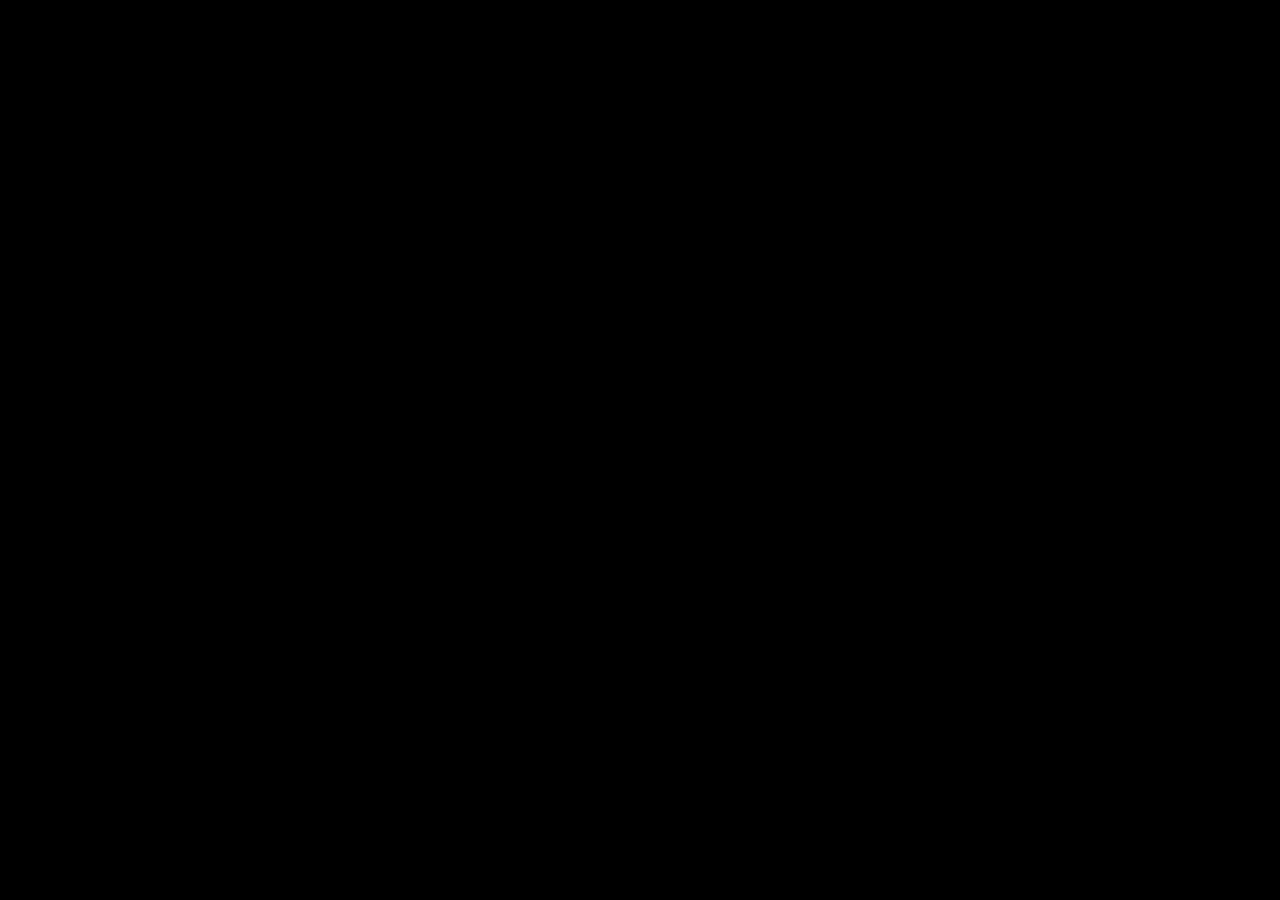
==== index.html @ e8649853 "Build actor-led first act with cinematic cues Co-authored-by: arena-agent <297053741+arena-agent@use" ====
<!doctype html><html lang="zh-Hant"><head><meta charset="utf-8"><meta name="viewport" content="width=device-width, initial-scale=1"><meta name="theme-color" content="#050708"><title>舞台顯示 · 一個人的聖誕</title><link rel="stylesheet" href="css/stage.css"></head><body><main id="stage" aria-label="舞台顯示畫面"></main><script type="module" src="js/stageDisplay.js"></script></body></html>
---- css/stage.css ----
*{box-sizing:border-box}html,body{width:100%;height:100%;margin:0;background:#000;overflow:hidden}body{display:grid;place-items:center;font-family:"Noto Sans TC","Microsoft JhengHei","PingFang TC",sans-serif}#stage{width:min(100vw,177.77778vh);height:min(100vh,56.25vw);position:relative;overflow:hidden;background:#000;container-type:size;--fade:1;--entrance:0}.environment,.atmosphere,.blackout{position:absolute;inset:0}.environment{background-size:cover;background-position:center;opacity:var(--entrance);transform:scale(1.025);filter:saturate(.76) brightness(.72)}.atmosphere{background:radial-gradient(ellipse at 50% 48%,transparent 15%,rgba(0,0,0,.38) 76%),linear-gradient(0deg,rgba(3,6,10,.55),transparent 45%),rgba(0,0,0,var(--darkness,0));opacity:var(--entrance);pointer-events:none}.blackout{z-index:100;background:#000;opacity:var(--fade);pointer-events:none}.phone{position:absolute;width:29.6%;height:93%;left:35.2%;top:4%;opacity:var(--entrance);filter:drop-shadow(0 3cqh 4cqh rgba(0,0,0,.8));transition:filter 2s;will-change:transform}.phone.vibrate{animation:shake .16s linear 3}.phone-edge{height:100%;padding:1.05%;border-radius:6.8cqh;background:linear-gradient(115deg,#687078 0%,#22282d 7%,#080a0c 30%,#53585a 52%,#111416 73%,#666966 100%);box-shadow:0 0 0 .2cqh #090c0e, inset 0 0 0 .23cqh #a1a49d}.screen{height:100%;border:.65cqh solid #07090a;border-radius:6.15cqh;overflow:hidden;position:relative;background:#111c26;color:#f7f8f8}.wallpaper{position:absolute;inset:0;background:radial-gradient(ellipse at 55% 6%,#596a78 0%,transparent 42%),radial-gradient(ellipse at 15% 95%,#253d48,transparent 52%),linear-gradient(155deg,#253a4a,#151e2d 58%,#0a1219);filter:brightness(.42);transition:filter 2s}.lit .wallpaper{filter:brightness(.88)}.screen:after{content:"";position:absolute;inset:0;background:linear-gradient(120deg,rgba(255,255,255,.07),transparent 28%,transparent 70%,rgba(255,255,255,.025));pointer-events:none}.status{position:absolute;left:8%;right:8%;top:2.8%;display:flex;justify-content:space-between;align-items:center;font-size:1.45cqh;font-weight:700;letter-spacing:.03em}.status-icons{display:flex;align-items:center;gap:.6cqh;font-size:1.3cqh}.battery{width:2.2cqh;height:1.05cqh;border:.15cqh solid #fff;border-radius:.3cqh;position:relative}.battery:before{content:"";position:absolute;inset:.15cqh;background:#fff;border-radius:.1cqh}.battery:after{content:"";position:absolute;width:.18cqh;height:.4cqh;background:#fff;right:-.35cqh;top:.2cqh}.island{position:absolute;top:1.4%;left:37%;width:26%;height:3.2%;border-radius:3cqh;background:#030405}.lock{text-align:center;position:absolute;top:10%;left:0;width:100%;text-shadow:0 .2cqh 1cqh #17202b}.lock-icon{font-size:2.1cqh;line-height:1;opacity:.7}.date{font-size:2.1cqh;font-weight:500;margin-top:1.2cqh;letter-spacing:.04em}.clock{font-size:9.3cqh;font-weight:200;line-height:1.1;letter-spacing:-.06em;margin-left:-.4cqh}.notifications{position:absolute;top:33%;left:4%;right:4%;height:54%}.notification{position:absolute;top:0;left:0;right:0;min-height:11.8cqh;padding:1.35cqh 1.55cqh 1.45cqh;background:rgba(213,222,227,.88);color:#182027;border-radius:2.1cqh;box-shadow:0 .6cqh 1.8cqh rgba(0,0,0,.2);backdrop-filter:blur(20px);opacity:0;transform:translateY(-3cqh) scale(.98);transition:transform .7s cubic-bezier(.22,1,.36,1),opacity .55s ease;pointer-events:none}.notification.visible{opacity:1;transform:translateY(calc(var(--order) * 11.2cqh)) scale(calc(1 - var(--order) * .012))}.notification-head{display:flex;align-items:center;gap:.8cqh;font-size:1.65cqh;line-height:1.3}.notification-head strong{font-weight:700}.notification-time{margin-left:auto;color:#626b70;font-size:1.4cqh}.app-icon{display:grid;place-items:center;width:2.45cqh;height:2.45cqh;border-radius:.65cqh;color:white;font-size:1.35cqh;font-weight:700;background:#72917f}.app-icon.blue{background:#607f9c}.app-icon.slate{background:#777e8a}.message{font-size:2.05cqh;line-height:1.5;font-weight:500;margin-top:.65cqh;letter-spacing:.01em}.phone-bottom{position:absolute;bottom:5%;left:8%;right:8%;display:flex;justify-content:space-between}.bottom-button{display:grid;place-items:center;border-radius:50%;width:4.4cqh;height:4.4cqh;background:rgba(20,27,31,.38);font-size:1.8cqh;color:#fff}.home-bar{position:absolute;bottom:1.3%;left:36%;width:28%;height:.45cqh;border-radius:1cqh;background:rgba(255,255,255,.86)}@keyframes shake{0%,100%{transform:translateX(0)}25%{transform:translateX(-.35cqh) rotate(-.12deg)}75%{transform:translateX(.35cqh) rotate(.12deg)}}@media(prefers-reduced-motion:reduce){.phone.vibrate{animation:none}}
.scene-layer{position:absolute;inset:0;opacity:1;transition:opacity 1.3s ease;--entrance:0;--fade:0}.scene-layer.leaving{opacity:0;pointer-events:none}.scene-layer .environment{animation:room-drift 45s ease-out both}.scene-layer.paused .environment{animation-play-state:paused}.scene-caption{position:absolute;z-index:8;left:12%;right:12%;bottom:11%;text-align:center;color:#f0f1eb;font-size:3.05cqh;font-weight:400;letter-spacing:.1em;line-height:1.6;text-shadow:0 .2cqh 1.5cqh #000,0 .3cqh 3cqh #000;opacity:0;transform:translateY(1cqh);transition:opacity 1.7s ease,transform 1.7s ease}.scene-caption.visible{opacity:1;transform:translateY(0)}.scene-closing .scene-caption{bottom:44%;font-size:3.25cqh}.scene-closing .atmosphere{background:rgba(0,0,0,.68)}#stage:after{content:"";position:absolute;inset:0;z-index:1000;background:#000;opacity:0;pointer-events:none}#stage.manual-black:after{opacity:1}.social-post{position:absolute;inset:6.6% 3% 5%;z-index:8;border-radius:3.5cqh;overflow:hidden;background:#e7e8e5;color:#1b2224;opacity:0;transform:translateY(2cqh);transition:opacity 1.1s,transform 1.1s}.show-social .social-post{opacity:1;transform:translateY(0)}.social-header{padding:3cqh 2cqh 2cqh;font-size:1.8cqh;font-weight:700}.social-post img{width:100%;height:58%;object-fit:cover;display:block}.social-caption{font-size:1.85cqh;line-height:1.5;padding:2cqh;font-weight:500}.scene-social .phone-bottom,.scene-social .home-bar{z-index:10}.scene-social .home-bar{background:#26312d}@keyframes room-drift{from{transform:scale(1.025)}to{transform:scale(1.065)}}
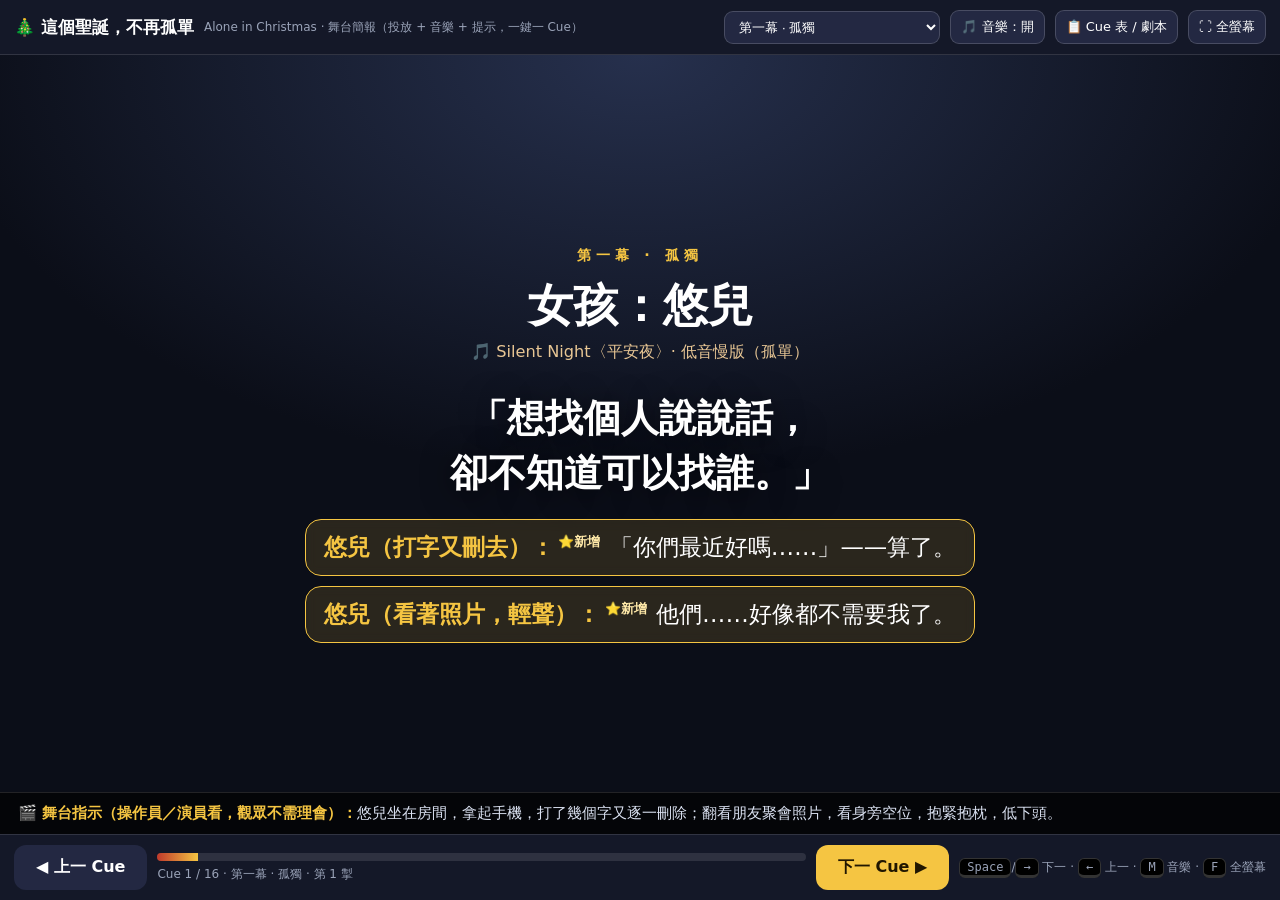
==== commit 72dfae93: "Tune script into 16-cue stage presentation with new music and livelier Scene 6 Co-authored-by: arena" ====
--- a/index.html
+++ b/index.html
@@ -1 +1,238 @@
-<!doctype html><html lang="zh-Hant"><head><meta charset="utf-8"><meta name="viewport" content="width=device-width, initial-scale=1"><meta name="theme-color" content="#050708"><title>舞台顯示 · 一個人的聖誕</title><link rel="stylesheet" href="css/stage.css"></head><body><main id="stage" aria-label="舞台顯示畫面"></main><script type="module" src="js/stageDisplay.js"></script></body></html>
+<!DOCTYPE html>
+<html lang="zh-Hant">
+<head>
+<meta charset="UTF-8">
+<meta name="viewport" content="width=device-width, initial-scale=1.0">
+<title>Alone in Christmas — 聖誕話劇《這個聖誕，不再孤單》舞台簡報</title>
+<style>
+  :root{--gold:#f5c542;--red:#c0392b;--ink:#10131f;--paper:#fff8ec;--mut:#9aa3b8}
+  *{box-sizing:border-box}html,body{margin:0;height:100%;font-family:"PingFang TC","Microsoft JhengHei","Noto Sans TC",system-ui,sans-serif;background:#0b0e18;color:#fff}
+  button{font:inherit;cursor:pointer;border:0}
+  /* ---------- layout ---------- */
+  #app{display:grid;grid-template-rows:auto 1fr auto;height:100dvh}
+  header{display:flex;gap:10px;align-items:center;padding:10px 14px;background:#141828;border-bottom:1px solid #ffffff1f;flex-wrap:wrap}
+  header b{font-size:17px}header .sub{color:var(--mut);font-size:12px}
+  header select,header button.ghost{background:#232842;color:#fff;border:1px solid #ffffff2b;border-radius:9px;padding:7px 10px;font-size:13px}
+  header .sp{flex:1}
+  .on{background:var(--gold)!important;color:#201600!important;font-weight:700}
+  /* ---------- stage ---------- */
+  #stageWrap{position:relative;overflow:hidden;min-height:0}
+  #stage{position:absolute;inset:0;display:flex;flex-direction:column;align-items:center;justify-content:center;text-align:center;padding:4vmin 6vmin;transition:background 1.2s}
+  .s1{background:radial-gradient(1000px 600px at 50% 0%,#26304d,#0b0e18 70%)}
+  .s2{background:radial-gradient(1000px 600px at 50% 0%,#3a3348,#12101e 70%)}
+  .s3{background:radial-gradient(900px 600px at 50% 0%,#33222b,#0d0a12 75%)}
+  .s4{background:radial-gradient(900px 600px at 50% 100%,#1c2742,#090c15 70%)}
+  .s5{background:radial-gradient(1000px 700px at 50% 0%,#4a2333,#160d1e 65%)}
+  .s6{background:radial-gradient(1100px 700px at 50% -10%,#6b2530,#1d1030 60%,#0d1330)}
+  .s7{background:radial-gradient(900px 600px at 50% 0%,#31435e,#0c1220 70%)}
+  .s8{background:radial-gradient(900px 600px at 50% 0%,#3d4463,#101426 70%)}
+  .s9{background:radial-gradient(1100px 700px at 50% -10%,#7a4a1e,#2a1730 55%,#14224d)}
+  .snow i{position:absolute;top:-4vh;color:#fff;opacity:.75;animation:fall linear infinite;font-style:normal;pointer-events:none}
+  @keyframes fall{to{transform:translateY(112vh) rotate(40deg)}}
+  #actTag{letter-spacing:.35em;color:var(--gold);font-size:clamp(12px,1.6vmin,16px);font-weight:700}
+  #actTitle{font-size:clamp(26px,5vmin,52px);margin:.25em 0 .1em;font-weight:900}
+  #musicTag{color:#ffd9a0;font-size:clamp(12px,1.8vmin,17px);opacity:.9}
+  #ppt{margin-top:3.2vmin;max-width:1000px;font-size:clamp(22px,4.2vmin,46px);line-height:1.45;font-weight:800;text-shadow:0 4px 30px #0009;min-height:2.9em}
+  #ppt .small{font-size:.62em;font-weight:600;color:#ffe9bd}
+  #lines{margin-top:2vmin;display:flex;flex-direction:column;gap:10px;align-items:center;max-width:900px;width:100%}
+  .line{background:#ffffff14;border:1px solid #ffffff26;backdrop-filter:blur(6px);border-radius:16px;padding:10px 18px;font-size:clamp(16px,2.6vmin,27px);line-height:1.5;animation:pop .45s both}
+  .line b{color:var(--gold);margin-right:.4em}
+  .line.new{border-color:var(--gold);background:#f5c54222}
+  .line.new b::after{content:" ⭐新增";font-size:.55em;color:#ffe9a8;vertical-align:super}
+  @keyframes pop{from{opacity:0;transform:translateY(14px) scale(.97)}}
+  #dir{position:absolute;left:0;right:0;bottom:0;padding:10px 18px;background:#000a;color:#dbe2f2;font-size:clamp(12px,1.7vmin,16px);text-align:left;border-top:1px solid #ffffff1f}
+  #dir b{color:var(--gold)}
+  /* Scene 6 crowd */
+  #crowd{display:none;width:100%;max-width:1100px;margin-top:2vmin}
+  .s6on #crowd{display:block}
+  .grp{display:flex;align-items:center;gap:14px;justify-content:center;margin:10px auto;background:#ffffff12;border:1px solid #ffffff22;border-radius:18px;padding:10px 16px;max-width:820px;opacity:0}
+  .s6on .grp{animation:walk 0.9s forwards}
+  .grp:nth-child(1){animation-delay:.3s}.grp:nth-child(2){animation-delay:5s}.grp:nth-child(3){animation-delay:10s}
+  @keyframes walk{from{opacity:0;transform:translateX(-70px)}to{opacity:1;transform:none}}
+  .grp .faces{font-size:clamp(24px,4vmin,40px);white-space:nowrap}
+  .grp .who{text-align:left}.grp .who b{color:var(--gold);font-size:clamp(13px,2vmin,18px)}
+  .grp .who div{font-size:clamp(14px,2.2vmin,21px);line-height:1.45}
+  .girl{margin-top:8px;font-size:clamp(15px,2.2vmin,20px);color:#cdd6ec;opacity:0}
+  .s6on .girl{animation:pop .8s 14.5s forwards}
+  /* ---------- controls ---------- */
+  footer{background:#141828;border-top:1px solid #ffffff1f;padding:10px 14px;display:flex;gap:10px;align-items:center;flex-wrap:wrap}
+  #prev,#next{border-radius:12px;padding:12px 22px;font-weight:800}
+  #prev{background:#232842;color:#fff}
+  #next{background:var(--gold);color:#201600;font-size:16px}
+  #prog{flex:1;min-width:160px}
+  #bar{height:8px;background:#ffffff1c;border-radius:99px;overflow:hidden}#bar i{display:block;height:100%;background:linear-gradient(90deg,var(--red),var(--gold));width:0;transition:width .4s}
+  #cueInfo{font-size:12px;color:var(--mut);margin-top:5px}
+  footer button.ghost{background:#232842;color:#fff;border:1px solid #ffffff2b;border-radius:9px;padding:9px 12px;font-size:13px}
+  kbd{background:#000;border:1px solid #ffffff33;border-bottom-width:3px;border-radius:6px;padding:1px 7px;font-size:12px}
+  /* cue sheet drawer */
+  #sheet{position:fixed;inset:auto 0 0 0;max-height:62dvh;overflow:auto;background:#0f1322f5;border-top:2px solid var(--gold);padding:18px 22px;display:none;z-index:5}
+  #sheet.open{display:block}#sheet h2{margin:0 0 6px}#sheet p{color:var(--mut);line-height:1.7}
+  #sheet table{border-collapse:collapse;width:100%;font-size:14px;line-height:1.6}
+  #sheet th,#sheet td{border-bottom:1px solid #ffffff1c;padding:7px 9px;text-align:left;vertical-align:top}
+  #sheet th{color:var(--gold)}#sheet tr.cur td{background:#f5c5421c}
+  @media(max-width:640px){#dir{display:none}}
+</style>
+</head>
+<body>
+<div id="app">
+  <header>
+    <b>🎄 這個聖誕，不再孤單</b><span class="sub">Alone in Christmas · 舞台簡報（投放 + 音樂 + 提示，一鍵一 Cue）</span>
+    <span class="sp"></span>
+    <select id="jump" title="跳幕"></select>
+    <button class="ghost" id="btnMusic">🎵 音樂：開</button>
+    <button class="ghost" id="btnSheet">📋 Cue 表 / 劇本</button>
+    <button class="ghost" id="btnFull">⛶ 全螢幕</button>
+  </header>
+
+  <div id="stageWrap">
+    <div id="stage" class="s1">
+      <div class="snow" id="snow"></div>
+      <div id="actTag"></div><div id="actTitle"></div><div id="musicTag"></div>
+      <div id="crowd">
+        <div class="grp"><span class="faces">🧑‍🤝‍🧑📸🎁</span><span class="who"><b>第一組 · 朋友們（Abraham、欣美、Jessica、美玲、巧清）</b><div>「Merry Christmas！」🎄 「聖誕快樂！」 「來來來，我們一起拍照！」📸 「等一下，我先交換禮物！」🎁</div></span></div>
+        <div class="grp"><span class="faces">💑✨</span><span class="who"><b>第二組 · 情侶（Louis 和女朋友）</b><div>「哇，你看那邊的燈飾，好漂亮啊！」✨ 「Merry Christmas，謝謝你陪我過聖誕。」❤️</div></span></div>
+        <div class="grp"><span class="faces">👨‍👩‍👧‍👦🎄</span><span class="who"><b>第三組 · 家庭（Samuel 夫婦一家人）</b><div>孩子：「哇！好漂亮啊！」😍 「聖誕節好熱鬧啊！」 爸爸媽媽：「慢一點，小心啊！」😄</div></span></div>
+        <div class="girl">👧 悠兒獨自穿過人群，低著頭——大家都很快樂，只有她，顯得格外孤獨。</div>
+      </div>
+      <div id="ppt"></div><div id="lines"></div>
+      <div id="dir"></div>
+    </div>
+  </div>
+
+  <footer>
+    <button id="prev">◀ 上一 Cue</button>
+    <div id="prog"><div id="bar"><i></i></div><div id="cueInfo"></div></div>
+    <button id="next">下一 Cue ▶</button>
+    <span class="sub" style="color:var(--mut);font-size:12px"><kbd>Space</kbd>/<kbd>→</kbd> 下一 · <kbd>←</kbd> 上一 · <kbd>M</kbd> 音樂 · <kbd>F</kbd> 全螢幕</span>
+  </footer>
+</div>
+
+<div id="sheet"><h2>📋 Cue 表（已 tune：由「逐句逐幅逐首」合併為一鍵一 Cue）</h2>
+<p>原做法每句對白、每幅 PPT、每首音樂分開㩒，九幕要㩒幾十下。現改為 <b style="color:#fff">16 個 Cue</b>：每一㩒同時出 PPT＋音樂/音效＋對白；
+第六幕更只需 <b style="color:#fff">1 掣</b>，三組人群會自動依次出場講對白（0s 朋友 → 5s 情侶 → 10s 家庭 → 14.5s 悠兒穿過人群）。⭐ = 今次新增／潤飾的對白，用來帶氣氛，不改原劇情。完整劇本見 <b style="color:#fff">SCRIPT.md</b>。</p>
+<table id="cueTable"><thead><tr><th>#</th><th>幕</th><th>這一掣會發生</th><th>音樂</th></tr></thead><tbody></tbody></table></div>
+
+<script>
+/* ================= MUSIC (Web Audio, no files needed) =================
+   Each track = a well-known public-domain Christmas melody, re-arranged
+   per scene (tempo / waveform / octave) so the music actually changes. */
+const N={C4:261.63,D4:293.66,E4:329.63,F4:349.23,G4:392,A4:440,B4:493.88,C5:523.25,D5:587.33,E5:659.25,F5:698.46,G5:783.99,A5:880,E3:164.81,G3:196,A3:220,B3:246.94,C3:130.81,F3:174.61,D3:146.83,A2:110};
+const TRACKS={
+ silent:{name:"Silent Night〈平安夜〉· 慢板獨奏鋼琴感",wave:"sine",tempo:340,vol:.20,seq:[["G4",1],["A4",.5],["G4",.5],["E4",2],["G4",1],["A4",.5],["G4",.5],["E4",2],["D5",2],["D5",1],["B4",2],["C5",2],["C5",1],["G4",2],["E4",1],["G4",.5],["A4",.5],["G4",1],["E4",2]]},
+ lonely:{name:"Silent Night〈平安夜〉· 低音慢版（孤單）",wave:"sine",tempo:560,vol:.14,oct:.5,seq:[["G4",1],["A4",.5],["G4",.5],["E4",3],["G4",1],["A4",.5],["G4",.5],["E4",3]]},
+ busy:{name:"Deck the Halls · 急促輕快版（忙碌日常）",wave:"triangle",tempo:170,vol:.12,seq:[["C5",1],["B4",.5],["A4",.5],["G4",1],["A4",1],["B4",1],["G4",1],["E4",1],["F4",1],["G4",1],["A4",1],["B4",.5],["A4",.5],["G4",.5],["F4",.5],["E4",2]]},
+ tense:{name:"低音單音 · 心跳式（壞消息）",wave:"sine",tempo:700,vol:.16,oct:.5,seq:[["E3",2],["E3",2],["D3",2],["E3",3]]},
+ quiet:{name:"O Christmas Tree · 極弱音樂盒（躲在被子裡）",wave:"sine",tempo:520,vol:.09,seq:[["C4",1],["F4",1.5],["F4",.5],["F4",1],["G4",1],["A4",1.5],["A4",.5],["A4",1]]},
+ street:{name:"Jingle Bells〈鈴兒響叮噹〉· 遠處熱鬧版",wave:"triangle",tempo:250,vol:.10,seq:[["E4",1],["E4",1],["E4",2],["E4",1],["E4",1],["E4",2],["G4",1.5],["C4",.5],["D4",1],["E4",3]]},
+ festive:{name:"We Wish You a Merry Christmas + Jingle Bells · 熱鬧大合奏",wave:"triangle",tempo:215,vol:.18,seq:[["C4",1],["F4",1],["F4",.5],["G4",.5],["F4",.5],["E4",.5],["D4",1],["D4",1],["D4",1],["G4",1],["G4",.5],["A4",.5],["G4",.5],["F4",.5],["E4",1],["C4",1],["E4",1],["A4",1],["A4",.5],["B4",.5],["A4",.5],["G4",.5],["F4",1],["D4",1],["C4",.5],["D4",.5],["G4",1],["E4",2]]},
+ gentle:{name:"Silent Night〈平安夜〉· 溫柔鋼琴（禱告）",wave:"sine",tempo:430,vol:.16,seq:[["G4",1],["A4",.5],["G4",.5],["E4",2],["G4",1],["A4",.5],["G4",.5],["E4",2],["C5",2],["B4",1],["A4",2],["A4",1],["E4",2]]},
+ hopeful:{name:"Joy to the World〈普世歡騰〉· 光明版",wave:"triangle",tempo:300,vol:.15,seq:[["C5",2],["B4",1],["A4",1],["G4",2],["F4",1],["E4",1],["D4",1],["C4",2],["G4",1],["A4",1],["A4",1],["B4",1],["B4",1],["C5",3]]},
+ finale:{name:"Joy to the World + We Wish You · 盼望大結局",wave:"triangle",tempo:235,vol:.19,seq:[["C5",2],["B4",1],["A4",1],["G4",2],["F4",1],["E4",1],["D4",1],["C4",2],["C4",1],["F4",1],["F4",.5],["G4",.5],["F4",.5],["E4",.5],["D4",1],["D4",1],["G4",1],["A4",1],["C5",3]]}
+};
+let AC=null,musicOn=true,curTrack=null,timer=null,step=0;
+function playTrack(key){
+  stopTrack(); if(!musicOn||!key) return; curTrack=key; step=0;
+  AC=AC||new (window.AudioContext||window.webkitAudioContext)();
+  const t=TRACKS[key];
+  const tick=()=>{
+    if(curTrack!==key) return;
+    const [n,d]=t.seq[step%t.seq.length]; step++;
+    const o=AC.createOscillator(),g=AC.createGain(),f=N[n]*(t.oct||1);
+    o.type=t.wave;o.frequency.value=f;
+    const now=AC.currentTime,dur=t.tempo*d/1000;
+    g.gain.setValueAtTime(0,now);g.gain.linearRampToValueAtTime(t.vol,now+.03);
+    g.gain.exponentialRampToValueAtTime(.0001,now+dur*.95);
+    o.connect(g).connect(AC.destination);o.start(now);o.stop(now+dur);
+    const h=AC.createOscillator(),hg=AC.createGain();h.type="sine";h.frequency.value=f/2;
+    hg.gain.setValueAtTime(t.vol*.35,now);hg.gain.exponentialRampToValueAtTime(.0001,now+dur*.9);
+    h.connect(hg).connect(AC.destination);h.start(now);h.stop(now+dur);
+    timer=setTimeout(tick,t.tempo*d);
+  }; tick();
+}
+function stopTrack(){curTrack=null;if(timer)clearTimeout(timer)}
+function sfx(kind){ if(!musicOn)return; AC=AC||new (window.AudioContext||window.webkitAudioContext)();
+  const now=AC.currentTime,beep=(fq,t0,d,v=.12)=>{const o=AC.createOscillator(),g=AC.createGain();o.type="sine";o.frequency.value=fq;g.gain.setValueAtTime(v,now+t0);g.gain.exponentialRampToValueAtTime(.0001,now+t0+d);o.connect(g).connect(AC.destination);o.start(now+t0);o.stop(now+t0+d)};
+  if(kind==="msg"){beep(880,0,.15);beep(1318,.16,.25)}
+  if(kind==="alarm"){for(let i=0;i<4;i++)beep(1046,i*.22,.14,.14)}
+  if(kind==="phone"){beep(1046,0,.3);beep(1046,.4,.3)}
+  if(kind==="firework"){beep(180,0,.7,.06);beep(1200,.5,.4,.05);beep(1560,.62,.5,.05)}
+}
+
+/* ================= SCRIPT DATA — 9 幕, 16 Cues ================= */
+/* cue: {ppt, dir, lines:[[who,text,isNew]], track, sfx, crowd} */
+const SCENES=[
+{t:"第一幕 · 孤獨",sub:"女孩：悠兒",cls:"s1",cues:[
+ {track:"lonely",ppt:"「想找個人說說話，<br>卻不知道可以找誰。」",dir:"悠兒坐在房間，拿起手機，打了幾個字又逐一刪除；翻看朋友聚會照片，看身旁空位，抱緊抱枕，低下頭。",lines:[["悠兒（打字又刪去）","「你們最近好嗎……」——算了。",1],["悠兒（看著照片，輕聲）","他們……好像都不需要我了。",1]]},
+]},
+{t:"第二幕 · 現實",sub:"鬧鐘 · 工作 · 賬單",cls:"s2",cues:[
+ {track:"busy",sfx:"alarm",ppt:"「生活不會因為我累了，<br>就停下來。」",dir:"鬧鐘響起，急忙穿外套上班；電話、訊息接連而來，不停接聽、記錄。回家拆賬單、看錢包、低頭計算，疲憊揉額頭。",lines:[["悠兒（接電話）","喂，好、好，我馬上處理……",1],["悠兒（看著賬單，嘆氣）","這個月……又要再省一點了。",1]]},
+]},
+{t:"第三幕 · 無法掌控",sub:"一通電話",cls:"s3",cues:[
+ {track:"tense",ppt:"「有些事，再努力，<br>也無法挽留。」",dir:"整理好賬單，深呼吸準備繼續面對。突然電話響起——接聽後愣住，想開口卻說不出話。",lines:[["📞 預錄對白（電話音）","喂，請問是悠兒嗎？我是醫院……你家人剛剛……對不起，我們已經盡力了。",0],["悠兒（顫抖）","……你說什麼？不可能……",1]]},
+ {track:"tense",ppt:"「當所有的不幸接踵而來，<br>我還能依靠誰？」",dir:"電話緩緩垂下，伸手想扶椅子，最後坐下，掩面哭泣。燈光漸暗。",lines:[]},
+]},
+{t:"第四幕 · 群組訊息",sub:"聖誕快樂……但我快樂不起來",cls:"s4",cues:[
+ {track:"quiet",sfx:"msg",ppt:"📱 朋友群組<br><span class='small'>朋友A：「Merry Christmas！🎄❤️」<br>朋友B：「聖誕快樂！今晚大家出來聚一聚吧！」<br>朋友C：「好啊！一起去看聖誕表演！」<br>朋友D：「你呢？要不要一起來？」</span>",dir:"🔔 訊息提示聲。悠兒拿起手機，看著群組，沉默一會，沒有回覆，慢慢放下手機，輕輕搖頭，躺到床上拉起被子把自己藏起來。",lines:[["悠兒（看著手機，低聲）","我也想去……可是，我真的沒有力氣了。",1]]},
+ {track:"quiet",ppt:"「有時候，不是不想快樂，<br>而是真的沒有力氣快樂。」",dir:"燈光只剩床邊一盞小燈，音樂極弱。停頓 3 秒才轉場，讓觀眾感受那份安靜。",lines:[]},
+]},
+{t:"第五幕 · 聖誕夜的街頭",sub:"窗外的熱鬧",cls:"s5",cues:[
+ {track:"street",sfx:"firework",ppt:"🎆 燦爛煙花 · 聖誕燈飾<br>熱鬧的街道",dir:"🎆 煙花聲、歡呼聲、遠處聖誕歌。悠兒被吵醒，坐起身望向窗外，輕輕嘆氣、搖頭，起身穿外套、圍圍巾，決定出去走走。",lines:[["悠兒（望窗外）","外面好熱鬧……為什麼我一點也開心不起來？",1],["悠兒（圍上圍巾）","出去走走吧……總好過一個人留在這裡。",1]]},
+]},
+{t:"第六幕 · 人群之中 ⭐重點加戲",sub:"三組人群依次出場 · 只要㩒 1 掣",cls:"s6",cues:[
+ {track:"festive",crowd:1,ppt:"",dir:"【自動演出，不用再㩒】0s 朋友組有說有笑拍照、交換禮物 → 5s 情侶牽手看燈飾 → 10s 家庭孩子興奮指著裝飾 → 14.5s 悠兒低頭穿過人群。燈光全場最光最暖，襯托她的孤獨。",lines:[]},
+ {track:"festive",ppt:"「原來最深的孤獨，<br>不是身邊沒有人，<br>而是在人群之中，<br>仍然覺得自己孤單。」",dir:"音樂慢慢收細，人群定格／退場，只剩悠兒在台中。停頓 2 秒，轉第七幕。",lines:[["悠兒（望著人群，輕聲）","原來這麼多人……也可以這麼孤單。",1]]},
+]},
+{t:"第七幕 · 長椅與禱告",sub:"男孩：方炜",cls:"s7",cues:[
+ {track:"gentle",ppt:"",dir:"街頭長椅。悠兒坐下，雙眼放空望遠方，無視身旁的男孩方炜。男孩看著她，輕聲問——沒有追問，只是安靜陪伴。",lines:[["👦 方炜","你還好嗎？"],["悠兒","（沒有回答，只是輕輕搖頭，眼淚慢慢流下）",0]]},
+ {track:"gentle",ppt:"🙏 預錄禱告<br><span class='small'>「親愛的主耶穌，雖然我不知道她經歷了甚麼，但祢都知道。求祢安慰她受傷的心，擦乾她的眼淚。讓她知道，即使在最孤獨的時候，她也不是一個人。因為祢一直愛著她。奉主耶穌基督的名禱告，阿們。」</span>",dir:"方炜：雖然我不知道你經歷了甚麼，但如果你願意，我可以為你禱告嗎？悠兒驚訝，猶豫片刻，輕輕點頭。男孩低頭合十禱告。禱告後，女孩慢慢抬起頭。",lines:[["👦 方炜","雖然我不知道你經歷了甚麼，但如果你願意，我可以為你禱告嗎？"]]},
+]},
+{t:"第八幕 · 因為耶穌愛你",sub:"方炜的見證",cls:"s8",cues:[
+ {track:"gentle",ppt:"",dir:"禱告結束，悠兒慢慢抬起頭，問他為何為陌生人禱告。",lines:[["👧 悠兒","你為甚麼要為我禱告？我們又不認識。"],["👦 方炜","因為耶穌愛你。"],["👧 悠兒","耶穌……愛我？"]]},
+ {track:"hopeful",ppt:"「你看見的笑容背後，<br>也許藏著一段<br>不為人知的故事。」",dir:"PPT 配合男孩過去困境畫面。旁白預錄：男孩曾經歷痛苦、失落，也曾覺得無法再堅持；但在最無助時認識耶穌，透過信仰與身邊人的陪伴，重新找到面對生活的力量。",lines:[["👦 方炜","我以前也以為，只有自己這麼痛苦。"],["👦 方炜","後來才發現，原來每個人都有不容易的時候。"],["👦 方炜","相信耶穌，不代表人生從此沒有困難。"],["👦 方炜","但我知道，無論發生甚麼事，我都不需要獨自面對。"]]},
+]},
+{t:"第九幕 · 故事還沒有結束",sub:"一起去看聖誕話劇",cls:"s9",cues:[
+ {track:"hopeful",ppt:"",dir:"方炜溫柔鼓勵。悠兒低下頭，慢慢擦乾眼淚，表情開始柔和。",lines:[["👦 方炜","我不知道你的困難甚麼時候會過去。"],["👦 方炜","但我相信，你的故事還沒有結束。"],["👦 方炜","不要放棄，好嗎？因為耶穌愛你。"]]},
+ {track:"finale",sfx:"msg",ppt:"",dir:"方炜看時間：哎呀，聖誕話劇快開始了！🔔 訊息聲，朋友們（全部約瑟組員）來到。眾人熱情邀請，悠兒猶豫，看了看大家，終於輕輕點頭，露出久違笑容。眾人圍繞她一起走向出口。",lines:[["👦 方炜","哎呀！聖誕話劇快開始了！"],["Jessica","Hey！我們到了！"],["欣美","快點！聖誕話劇要開始啦！"],["👥 朋友們 ⭐","來啦來啦，一起去！你也一起來啊！",1],["👦 方炜","對了！你要不要跟我們一起去看？"]]},
+ {track:"finale",ppt:"「這個聖誕節，<br>也許你的世界仍有黑暗……」<br><br>「但有一道光，從未離開。」<br><br>✨「因為耶穌愛你。」",dir:"音樂推上最高點，燈光全開，眾人回頭向觀眾微笑／揮手謝幕。停留至少 8 秒才熄燈。",lines:[["👥 眾人 ⭐","Merry Christmas！耶穌愛你！",1]]},
+]},
+];
+/* flatten */
+const FLAT=[];SCENES.forEach((s,si)=>s.cues.forEach((c,ci)=>FLAT.push({si,ci,...c})));
+let idx=0;
+const $=id=>document.getElementById(id);
+for(let i=0;i<70;i++){const s=document.createElement("i");s.textContent="❄";s.style.left=Math.random()*100+"vw";s.style.fontSize=6+Math.random()*12+"px";s.style.animationDuration=7+Math.random()*9+"s";s.style.animationDelay=-Math.random()*10+"s";$("snow").appendChild(s)}
+$("jump").innerHTML=SCENES.map((s,i)=>`<option value="${i}">第${"一二三四五六七八九"[i]}幕 · ${s.t.split("·")[1]||s.t}</option>`).join("");
+$("cueTable").querySelector("tbody").innerHTML=FLAT.map((c,i)=>`<tr data-i="${i}"><td>${i+1}</td><td>${SCENES[c.si].t}</td><td>${c.ppt?c.ppt.replace(/<br>/g," ").replace(/<[^>]+>/g,""):"（演出／對白）"}${c.crowd?" ※三組自動出場":""}</td><td>${TRACKS[c.track].name}</td></tr>`).join("");
+
+function render(){
+  const c=FLAT[idx],s=SCENES[c.si];
+  const st=$("stage");st.className=s.cls+(c.crowd?" s6on":"");
+  $("actTag").textContent=s.t;$("actTitle").textContent=s.sub;
+  $("musicTag").textContent="🎵 "+TRACKS[c.track].name+(c.sfx?"　·　🔔 音效":"");
+  $("ppt").innerHTML=c.ppt||"";
+  $("lines").innerHTML=(c.lines||[]).map(l=>`<div class="line${l[2]?" new":""}"><b>${l[0]}：</b>${l[1]}</div>`).join("");
+  $("dir").innerHTML="<b>🎬 舞台指示（操作員／演員看，觀眾不需理會）：</b>"+c.dir;
+  $("bar").firstElementChild.style.width=((idx+1)/FLAT.length*100)+"%";
+  $("cueInfo").textContent=`Cue ${idx+1} / ${FLAT.length} · ${s.t} · 第 ${c.ci+1} 掣`;
+  $("jump").value=c.si;
+  document.querySelectorAll("#cueTable tr").forEach(r=>r.classList.toggle("cur",+r.dataset.i===idx));
+  playTrack(c.track); if(c.sfx)setTimeout(()=>sfx(c.sfx),350);
+}
+function go(d){idx=Math.min(FLAT.length-1,Math.max(0,idx+d));render()}
+$("next").onclick=()=>go(1);$("prev").onclick=()=>go(-1);
+$("stageWrap").addEventListener("click",e=>{if(e.target.closest("#dir"))return;go(1)});
+$("jump").onchange=e=>{const si=+e.target.value;idx=FLAT.findIndex(c=>c.si===si);render()};
+$("btnMusic").onclick=e=>{musicOn=!musicOn;e.target.textContent=musicOn?"🎵 音樂：開":"🔇 音樂：關";e.target.classList.toggle("on",!musicOn);musicOn?render():stopTrack()};
+$("btnFull").onclick=()=>document.documentElement.requestFullscreen?.();
+$("btnSheet").onclick=()=>$("sheet").classList.toggle("open");
+document.addEventListener("keydown",e=>{
+  if(e.key===" "||e.key==="ArrowRight"){e.preventDefault();go(1)}
+  else if(e.key==="ArrowLeft")go(-1);
+  else if(e.key.toLowerCase()==="m")$("btnMusic").click();
+  else if(e.key.toLowerCase()==="f")$("btnFull").click();
+  else if(e.key.toLowerCase()==="c")$("sheet").classList.toggle("open");
+});
+render();
+</script>
+</body>
+</html>
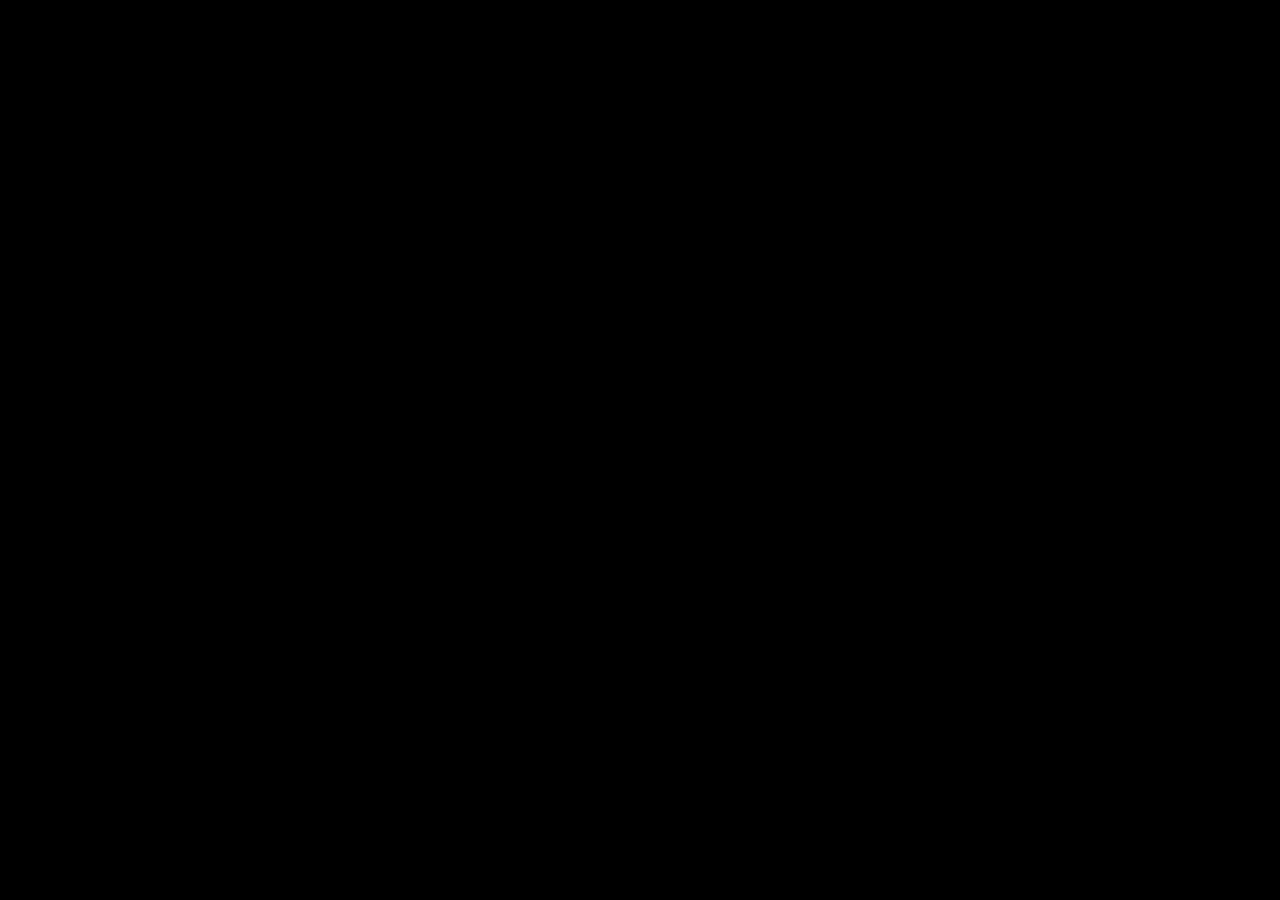
==== commit 8508a645: "Merge pull request #2 from fongway94/arena/814e2590-aloneinchristmas 《一个人的圣诞》九幕舞台视觉与音频系统" ====
--- a/index.html
+++ b/index.html
@@ -1,238 +1 @@
-<!DOCTYPE html>
-<html lang="zh-Hant">
-<head>
-<meta charset="UTF-8">
-<meta name="viewport" content="width=device-width, initial-scale=1.0">
-<title>Alone in Christmas — 聖誕話劇《這個聖誕，不再孤單》舞台簡報</title>
-<style>
-  :root{--gold:#f5c542;--red:#c0392b;--ink:#10131f;--paper:#fff8ec;--mut:#9aa3b8}
-  *{box-sizing:border-box}html,body{margin:0;height:100%;font-family:"PingFang TC","Microsoft JhengHei","Noto Sans TC",system-ui,sans-serif;background:#0b0e18;color:#fff}
-  button{font:inherit;cursor:pointer;border:0}
-  /* ---------- layout ---------- */
-  #app{display:grid;grid-template-rows:auto 1fr auto;height:100dvh}
-  header{display:flex;gap:10px;align-items:center;padding:10px 14px;background:#141828;border-bottom:1px solid #ffffff1f;flex-wrap:wrap}
-  header b{font-size:17px}header .sub{color:var(--mut);font-size:12px}
-  header select,header button.ghost{background:#232842;color:#fff;border:1px solid #ffffff2b;border-radius:9px;padding:7px 10px;font-size:13px}
-  header .sp{flex:1}
-  .on{background:var(--gold)!important;color:#201600!important;font-weight:700}
-  /* ---------- stage ---------- */
-  #stageWrap{position:relative;overflow:hidden;min-height:0}
-  #stage{position:absolute;inset:0;display:flex;flex-direction:column;align-items:center;justify-content:center;text-align:center;padding:4vmin 6vmin;transition:background 1.2s}
-  .s1{background:radial-gradient(1000px 600px at 50% 0%,#26304d,#0b0e18 70%)}
-  .s2{background:radial-gradient(1000px 600px at 50% 0%,#3a3348,#12101e 70%)}
-  .s3{background:radial-gradient(900px 600px at 50% 0%,#33222b,#0d0a12 75%)}
-  .s4{background:radial-gradient(900px 600px at 50% 100%,#1c2742,#090c15 70%)}
-  .s5{background:radial-gradient(1000px 700px at 50% 0%,#4a2333,#160d1e 65%)}
-  .s6{background:radial-gradient(1100px 700px at 50% -10%,#6b2530,#1d1030 60%,#0d1330)}
-  .s7{background:radial-gradient(900px 600px at 50% 0%,#31435e,#0c1220 70%)}
-  .s8{background:radial-gradient(900px 600px at 50% 0%,#3d4463,#101426 70%)}
-  .s9{background:radial-gradient(1100px 700px at 50% -10%,#7a4a1e,#2a1730 55%,#14224d)}
-  .snow i{position:absolute;top:-4vh;color:#fff;opacity:.75;animation:fall linear infinite;font-style:normal;pointer-events:none}
-  @keyframes fall{to{transform:translateY(112vh) rotate(40deg)}}
-  #actTag{letter-spacing:.35em;color:var(--gold);font-size:clamp(12px,1.6vmin,16px);font-weight:700}
-  #actTitle{font-size:clamp(26px,5vmin,52px);margin:.25em 0 .1em;font-weight:900}
-  #musicTag{color:#ffd9a0;font-size:clamp(12px,1.8vmin,17px);opacity:.9}
-  #ppt{margin-top:3.2vmin;max-width:1000px;font-size:clamp(22px,4.2vmin,46px);line-height:1.45;font-weight:800;text-shadow:0 4px 30px #0009;min-height:2.9em}
-  #ppt .small{font-size:.62em;font-weight:600;color:#ffe9bd}
-  #lines{margin-top:2vmin;display:flex;flex-direction:column;gap:10px;align-items:center;max-width:900px;width:100%}
-  .line{background:#ffffff14;border:1px solid #ffffff26;backdrop-filter:blur(6px);border-radius:16px;padding:10px 18px;font-size:clamp(16px,2.6vmin,27px);line-height:1.5;animation:pop .45s both}
-  .line b{color:var(--gold);margin-right:.4em}
-  .line.new{border-color:var(--gold);background:#f5c54222}
-  .line.new b::after{content:" ⭐新增";font-size:.55em;color:#ffe9a8;vertical-align:super}
-  @keyframes pop{from{opacity:0;transform:translateY(14px) scale(.97)}}
-  #dir{position:absolute;left:0;right:0;bottom:0;padding:10px 18px;background:#000a;color:#dbe2f2;font-size:clamp(12px,1.7vmin,16px);text-align:left;border-top:1px solid #ffffff1f}
-  #dir b{color:var(--gold)}
-  /* Scene 6 crowd */
-  #crowd{display:none;width:100%;max-width:1100px;margin-top:2vmin}
-  .s6on #crowd{display:block}
-  .grp{display:flex;align-items:center;gap:14px;justify-content:center;margin:10px auto;background:#ffffff12;border:1px solid #ffffff22;border-radius:18px;padding:10px 16px;max-width:820px;opacity:0}
-  .s6on .grp{animation:walk 0.9s forwards}
-  .grp:nth-child(1){animation-delay:.3s}.grp:nth-child(2){animation-delay:5s}.grp:nth-child(3){animation-delay:10s}
-  @keyframes walk{from{opacity:0;transform:translateX(-70px)}to{opacity:1;transform:none}}
-  .grp .faces{font-size:clamp(24px,4vmin,40px);white-space:nowrap}
-  .grp .who{text-align:left}.grp .who b{color:var(--gold);font-size:clamp(13px,2vmin,18px)}
-  .grp .who div{font-size:clamp(14px,2.2vmin,21px);line-height:1.45}
-  .girl{margin-top:8px;font-size:clamp(15px,2.2vmin,20px);color:#cdd6ec;opacity:0}
-  .s6on .girl{animation:pop .8s 14.5s forwards}
-  /* ---------- controls ---------- */
-  footer{background:#141828;border-top:1px solid #ffffff1f;padding:10px 14px;display:flex;gap:10px;align-items:center;flex-wrap:wrap}
-  #prev,#next{border-radius:12px;padding:12px 22px;font-weight:800}
-  #prev{background:#232842;color:#fff}
-  #next{background:var(--gold);color:#201600;font-size:16px}
-  #prog{flex:1;min-width:160px}
-  #bar{height:8px;background:#ffffff1c;border-radius:99px;overflow:hidden}#bar i{display:block;height:100%;background:linear-gradient(90deg,var(--red),var(--gold));width:0;transition:width .4s}
-  #cueInfo{font-size:12px;color:var(--mut);margin-top:5px}
-  footer button.ghost{background:#232842;color:#fff;border:1px solid #ffffff2b;border-radius:9px;padding:9px 12px;font-size:13px}
-  kbd{background:#000;border:1px solid #ffffff33;border-bottom-width:3px;border-radius:6px;padding:1px 7px;font-size:12px}
-  /* cue sheet drawer */
-  #sheet{position:fixed;inset:auto 0 0 0;max-height:62dvh;overflow:auto;background:#0f1322f5;border-top:2px solid var(--gold);padding:18px 22px;display:none;z-index:5}
-  #sheet.open{display:block}#sheet h2{margin:0 0 6px}#sheet p{color:var(--mut);line-height:1.7}
-  #sheet table{border-collapse:collapse;width:100%;font-size:14px;line-height:1.6}
-  #sheet th,#sheet td{border-bottom:1px solid #ffffff1c;padding:7px 9px;text-align:left;vertical-align:top}
-  #sheet th{color:var(--gold)}#sheet tr.cur td{background:#f5c5421c}
-  @media(max-width:640px){#dir{display:none}}
-</style>
-</head>
-<body>
-<div id="app">
-  <header>
-    <b>🎄 這個聖誕，不再孤單</b><span class="sub">Alone in Christmas · 舞台簡報（投放 + 音樂 + 提示，一鍵一 Cue）</span>
-    <span class="sp"></span>
-    <select id="jump" title="跳幕"></select>
-    <button class="ghost" id="btnMusic">🎵 音樂：開</button>
-    <button class="ghost" id="btnSheet">📋 Cue 表 / 劇本</button>
-    <button class="ghost" id="btnFull">⛶ 全螢幕</button>
-  </header>
-
-  <div id="stageWrap">
-    <div id="stage" class="s1">
-      <div class="snow" id="snow"></div>
-      <div id="actTag"></div><div id="actTitle"></div><div id="musicTag"></div>
-      <div id="crowd">
-        <div class="grp"><span class="faces">🧑‍🤝‍🧑📸🎁</span><span class="who"><b>第一組 · 朋友們（Abraham、欣美、Jessica、美玲、巧清）</b><div>「Merry Christmas！」🎄 「聖誕快樂！」 「來來來，我們一起拍照！」📸 「等一下，我先交換禮物！」🎁</div></span></div>
-        <div class="grp"><span class="faces">💑✨</span><span class="who"><b>第二組 · 情侶（Louis 和女朋友）</b><div>「哇，你看那邊的燈飾，好漂亮啊！」✨ 「Merry Christmas，謝謝你陪我過聖誕。」❤️</div></span></div>
-        <div class="grp"><span class="faces">👨‍👩‍👧‍👦🎄</span><span class="who"><b>第三組 · 家庭（Samuel 夫婦一家人）</b><div>孩子：「哇！好漂亮啊！」😍 「聖誕節好熱鬧啊！」 爸爸媽媽：「慢一點，小心啊！」😄</div></span></div>
-        <div class="girl">👧 悠兒獨自穿過人群，低著頭——大家都很快樂，只有她，顯得格外孤獨。</div>
-      </div>
-      <div id="ppt"></div><div id="lines"></div>
-      <div id="dir"></div>
-    </div>
-  </div>
-
-  <footer>
-    <button id="prev">◀ 上一 Cue</button>
-    <div id="prog"><div id="bar"><i></i></div><div id="cueInfo"></div></div>
-    <button id="next">下一 Cue ▶</button>
-    <span class="sub" style="color:var(--mut);font-size:12px"><kbd>Space</kbd>/<kbd>→</kbd> 下一 · <kbd>←</kbd> 上一 · <kbd>M</kbd> 音樂 · <kbd>F</kbd> 全螢幕</span>
-  </footer>
-</div>
-
-<div id="sheet"><h2>📋 Cue 表（已 tune：由「逐句逐幅逐首」合併為一鍵一 Cue）</h2>
-<p>原做法每句對白、每幅 PPT、每首音樂分開㩒，九幕要㩒幾十下。現改為 <b style="color:#fff">16 個 Cue</b>：每一㩒同時出 PPT＋音樂/音效＋對白；
-第六幕更只需 <b style="color:#fff">1 掣</b>，三組人群會自動依次出場講對白（0s 朋友 → 5s 情侶 → 10s 家庭 → 14.5s 悠兒穿過人群）。⭐ = 今次新增／潤飾的對白，用來帶氣氛，不改原劇情。完整劇本見 <b style="color:#fff">SCRIPT.md</b>。</p>
-<table id="cueTable"><thead><tr><th>#</th><th>幕</th><th>這一掣會發生</th><th>音樂</th></tr></thead><tbody></tbody></table></div>
-
-<script>
-/* ================= MUSIC (Web Audio, no files needed) =================
-   Each track = a well-known public-domain Christmas melody, re-arranged
-   per scene (tempo / waveform / octave) so the music actually changes. */
-const N={C4:261.63,D4:293.66,E4:329.63,F4:349.23,G4:392,A4:440,B4:493.88,C5:523.25,D5:587.33,E5:659.25,F5:698.46,G5:783.99,A5:880,E3:164.81,G3:196,A3:220,B3:246.94,C3:130.81,F3:174.61,D3:146.83,A2:110};
-const TRACKS={
- silent:{name:"Silent Night〈平安夜〉· 慢板獨奏鋼琴感",wave:"sine",tempo:340,vol:.20,seq:[["G4",1],["A4",.5],["G4",.5],["E4",2],["G4",1],["A4",.5],["G4",.5],["E4",2],["D5",2],["D5",1],["B4",2],["C5",2],["C5",1],["G4",2],["E4",1],["G4",.5],["A4",.5],["G4",1],["E4",2]]},
- lonely:{name:"Silent Night〈平安夜〉· 低音慢版（孤單）",wave:"sine",tempo:560,vol:.14,oct:.5,seq:[["G4",1],["A4",.5],["G4",.5],["E4",3],["G4",1],["A4",.5],["G4",.5],["E4",3]]},
- busy:{name:"Deck the Halls · 急促輕快版（忙碌日常）",wave:"triangle",tempo:170,vol:.12,seq:[["C5",1],["B4",.5],["A4",.5],["G4",1],["A4",1],["B4",1],["G4",1],["E4",1],["F4",1],["G4",1],["A4",1],["B4",.5],["A4",.5],["G4",.5],["F4",.5],["E4",2]]},
- tense:{name:"低音單音 · 心跳式（壞消息）",wave:"sine",tempo:700,vol:.16,oct:.5,seq:[["E3",2],["E3",2],["D3",2],["E3",3]]},
- quiet:{name:"O Christmas Tree · 極弱音樂盒（躲在被子裡）",wave:"sine",tempo:520,vol:.09,seq:[["C4",1],["F4",1.5],["F4",.5],["F4",1],["G4",1],["A4",1.5],["A4",.5],["A4",1]]},
- street:{name:"Jingle Bells〈鈴兒響叮噹〉· 遠處熱鬧版",wave:"triangle",tempo:250,vol:.10,seq:[["E4",1],["E4",1],["E4",2],["E4",1],["E4",1],["E4",2],["G4",1.5],["C4",.5],["D4",1],["E4",3]]},
- festive:{name:"We Wish You a Merry Christmas + Jingle Bells · 熱鬧大合奏",wave:"triangle",tempo:215,vol:.18,seq:[["C4",1],["F4",1],["F4",.5],["G4",.5],["F4",.5],["E4",.5],["D4",1],["D4",1],["D4",1],["G4",1],["G4",.5],["A4",.5],["G4",.5],["F4",.5],["E4",1],["C4",1],["E4",1],["A4",1],["A4",.5],["B4",.5],["A4",.5],["G4",.5],["F4",1],["D4",1],["C4",.5],["D4",.5],["G4",1],["E4",2]]},
- gentle:{name:"Silent Night〈平安夜〉· 溫柔鋼琴（禱告）",wave:"sine",tempo:430,vol:.16,seq:[["G4",1],["A4",.5],["G4",.5],["E4",2],["G4",1],["A4",.5],["G4",.5],["E4",2],["C5",2],["B4",1],["A4",2],["A4",1],["E4",2]]},
- hopeful:{name:"Joy to the World〈普世歡騰〉· 光明版",wave:"triangle",tempo:300,vol:.15,seq:[["C5",2],["B4",1],["A4",1],["G4",2],["F4",1],["E4",1],["D4",1],["C4",2],["G4",1],["A4",1],["A4",1],["B4",1],["B4",1],["C5",3]]},
- finale:{name:"Joy to the World + We Wish You · 盼望大結局",wave:"triangle",tempo:235,vol:.19,seq:[["C5",2],["B4",1],["A4",1],["G4",2],["F4",1],["E4",1],["D4",1],["C4",2],["C4",1],["F4",1],["F4",.5],["G4",.5],["F4",.5],["E4",.5],["D4",1],["D4",1],["G4",1],["A4",1],["C5",3]]}
-};
-let AC=null,musicOn=true,curTrack=null,timer=null,step=0;
-function playTrack(key){
-  stopTrack(); if(!musicOn||!key) return; curTrack=key; step=0;
-  AC=AC||new (window.AudioContext||window.webkitAudioContext)();
-  const t=TRACKS[key];
-  const tick=()=>{
-    if(curTrack!==key) return;
-    const [n,d]=t.seq[step%t.seq.length]; step++;
-    const o=AC.createOscillator(),g=AC.createGain(),f=N[n]*(t.oct||1);
-    o.type=t.wave;o.frequency.value=f;
-    const now=AC.currentTime,dur=t.tempo*d/1000;
-    g.gain.setValueAtTime(0,now);g.gain.linearRampToValueAtTime(t.vol,now+.03);
-    g.gain.exponentialRampToValueAtTime(.0001,now+dur*.95);
-    o.connect(g).connect(AC.destination);o.start(now);o.stop(now+dur);
-    const h=AC.createOscillator(),hg=AC.createGain();h.type="sine";h.frequency.value=f/2;
-    hg.gain.setValueAtTime(t.vol*.35,now);hg.gain.exponentialRampToValueAtTime(.0001,now+dur*.9);
-    h.connect(hg).connect(AC.destination);h.start(now);h.stop(now+dur);
-    timer=setTimeout(tick,t.tempo*d);
-  }; tick();
-}
-function stopTrack(){curTrack=null;if(timer)clearTimeout(timer)}
-function sfx(kind){ if(!musicOn)return; AC=AC||new (window.AudioContext||window.webkitAudioContext)();
-  const now=AC.currentTime,beep=(fq,t0,d,v=.12)=>{const o=AC.createOscillator(),g=AC.createGain();o.type="sine";o.frequency.value=fq;g.gain.setValueAtTime(v,now+t0);g.gain.exponentialRampToValueAtTime(.0001,now+t0+d);o.connect(g).connect(AC.destination);o.start(now+t0);o.stop(now+t0+d)};
-  if(kind==="msg"){beep(880,0,.15);beep(1318,.16,.25)}
-  if(kind==="alarm"){for(let i=0;i<4;i++)beep(1046,i*.22,.14,.14)}
-  if(kind==="phone"){beep(1046,0,.3);beep(1046,.4,.3)}
-  if(kind==="firework"){beep(180,0,.7,.06);beep(1200,.5,.4,.05);beep(1560,.62,.5,.05)}
-}
-
-/* ================= SCRIPT DATA — 9 幕, 16 Cues ================= */
-/* cue: {ppt, dir, lines:[[who,text,isNew]], track, sfx, crowd} */
-const SCENES=[
-{t:"第一幕 · 孤獨",sub:"女孩：悠兒",cls:"s1",cues:[
- {track:"lonely",ppt:"「想找個人說說話，<br>卻不知道可以找誰。」",dir:"悠兒坐在房間，拿起手機，打了幾個字又逐一刪除；翻看朋友聚會照片，看身旁空位，抱緊抱枕，低下頭。",lines:[["悠兒（打字又刪去）","「你們最近好嗎……」——算了。",1],["悠兒（看著照片，輕聲）","他們……好像都不需要我了。",1]]},
-]},
-{t:"第二幕 · 現實",sub:"鬧鐘 · 工作 · 賬單",cls:"s2",cues:[
- {track:"busy",sfx:"alarm",ppt:"「生活不會因為我累了，<br>就停下來。」",dir:"鬧鐘響起，急忙穿外套上班；電話、訊息接連而來，不停接聽、記錄。回家拆賬單、看錢包、低頭計算，疲憊揉額頭。",lines:[["悠兒（接電話）","喂，好、好，我馬上處理……",1],["悠兒（看著賬單，嘆氣）","這個月……又要再省一點了。",1]]},
-]},
-{t:"第三幕 · 無法掌控",sub:"一通電話",cls:"s3",cues:[
- {track:"tense",ppt:"「有些事，再努力，<br>也無法挽留。」",dir:"整理好賬單，深呼吸準備繼續面對。突然電話響起——接聽後愣住，想開口卻說不出話。",lines:[["📞 預錄對白（電話音）","喂，請問是悠兒嗎？我是醫院……你家人剛剛……對不起，我們已經盡力了。",0],["悠兒（顫抖）","……你說什麼？不可能……",1]]},
- {track:"tense",ppt:"「當所有的不幸接踵而來，<br>我還能依靠誰？」",dir:"電話緩緩垂下，伸手想扶椅子，最後坐下，掩面哭泣。燈光漸暗。",lines:[]},
-]},
-{t:"第四幕 · 群組訊息",sub:"聖誕快樂……但我快樂不起來",cls:"s4",cues:[
- {track:"quiet",sfx:"msg",ppt:"📱 朋友群組<br><span class='small'>朋友A：「Merry Christmas！🎄❤️」<br>朋友B：「聖誕快樂！今晚大家出來聚一聚吧！」<br>朋友C：「好啊！一起去看聖誕表演！」<br>朋友D：「你呢？要不要一起來？」</span>",dir:"🔔 訊息提示聲。悠兒拿起手機，看著群組，沉默一會，沒有回覆，慢慢放下手機，輕輕搖頭，躺到床上拉起被子把自己藏起來。",lines:[["悠兒（看著手機，低聲）","我也想去……可是，我真的沒有力氣了。",1]]},
- {track:"quiet",ppt:"「有時候，不是不想快樂，<br>而是真的沒有力氣快樂。」",dir:"燈光只剩床邊一盞小燈，音樂極弱。停頓 3 秒才轉場，讓觀眾感受那份安靜。",lines:[]},
-]},
-{t:"第五幕 · 聖誕夜的街頭",sub:"窗外的熱鬧",cls:"s5",cues:[
- {track:"street",sfx:"firework",ppt:"🎆 燦爛煙花 · 聖誕燈飾<br>熱鬧的街道",dir:"🎆 煙花聲、歡呼聲、遠處聖誕歌。悠兒被吵醒，坐起身望向窗外，輕輕嘆氣、搖頭，起身穿外套、圍圍巾，決定出去走走。",lines:[["悠兒（望窗外）","外面好熱鬧……為什麼我一點也開心不起來？",1],["悠兒（圍上圍巾）","出去走走吧……總好過一個人留在這裡。",1]]},
-]},
-{t:"第六幕 · 人群之中 ⭐重點加戲",sub:"三組人群依次出場 · 只要㩒 1 掣",cls:"s6",cues:[
- {track:"festive",crowd:1,ppt:"",dir:"【自動演出，不用再㩒】0s 朋友組有說有笑拍照、交換禮物 → 5s 情侶牽手看燈飾 → 10s 家庭孩子興奮指著裝飾 → 14.5s 悠兒低頭穿過人群。燈光全場最光最暖，襯托她的孤獨。",lines:[]},
- {track:"festive",ppt:"「原來最深的孤獨，<br>不是身邊沒有人，<br>而是在人群之中，<br>仍然覺得自己孤單。」",dir:"音樂慢慢收細，人群定格／退場，只剩悠兒在台中。停頓 2 秒，轉第七幕。",lines:[["悠兒（望著人群，輕聲）","原來這麼多人……也可以這麼孤單。",1]]},
-]},
-{t:"第七幕 · 長椅與禱告",sub:"男孩：方炜",cls:"s7",cues:[
- {track:"gentle",ppt:"",dir:"街頭長椅。悠兒坐下，雙眼放空望遠方，無視身旁的男孩方炜。男孩看著她，輕聲問——沒有追問，只是安靜陪伴。",lines:[["👦 方炜","你還好嗎？"],["悠兒","（沒有回答，只是輕輕搖頭，眼淚慢慢流下）",0]]},
- {track:"gentle",ppt:"🙏 預錄禱告<br><span class='small'>「親愛的主耶穌，雖然我不知道她經歷了甚麼，但祢都知道。求祢安慰她受傷的心，擦乾她的眼淚。讓她知道，即使在最孤獨的時候，她也不是一個人。因為祢一直愛著她。奉主耶穌基督的名禱告，阿們。」</span>",dir:"方炜：雖然我不知道你經歷了甚麼，但如果你願意，我可以為你禱告嗎？悠兒驚訝，猶豫片刻，輕輕點頭。男孩低頭合十禱告。禱告後，女孩慢慢抬起頭。",lines:[["👦 方炜","雖然我不知道你經歷了甚麼，但如果你願意，我可以為你禱告嗎？"]]},
-]},
-{t:"第八幕 · 因為耶穌愛你",sub:"方炜的見證",cls:"s8",cues:[
- {track:"gentle",ppt:"",dir:"禱告結束，悠兒慢慢抬起頭，問他為何為陌生人禱告。",lines:[["👧 悠兒","你為甚麼要為我禱告？我們又不認識。"],["👦 方炜","因為耶穌愛你。"],["👧 悠兒","耶穌……愛我？"]]},
- {track:"hopeful",ppt:"「你看見的笑容背後，<br>也許藏著一段<br>不為人知的故事。」",dir:"PPT 配合男孩過去困境畫面。旁白預錄：男孩曾經歷痛苦、失落，也曾覺得無法再堅持；但在最無助時認識耶穌，透過信仰與身邊人的陪伴，重新找到面對生活的力量。",lines:[["👦 方炜","我以前也以為，只有自己這麼痛苦。"],["👦 方炜","後來才發現，原來每個人都有不容易的時候。"],["👦 方炜","相信耶穌，不代表人生從此沒有困難。"],["👦 方炜","但我知道，無論發生甚麼事，我都不需要獨自面對。"]]},
-]},
-{t:"第九幕 · 故事還沒有結束",sub:"一起去看聖誕話劇",cls:"s9",cues:[
- {track:"hopeful",ppt:"",dir:"方炜溫柔鼓勵。悠兒低下頭，慢慢擦乾眼淚，表情開始柔和。",lines:[["👦 方炜","我不知道你的困難甚麼時候會過去。"],["👦 方炜","但我相信，你的故事還沒有結束。"],["👦 方炜","不要放棄，好嗎？因為耶穌愛你。"]]},
- {track:"finale",sfx:"msg",ppt:"",dir:"方炜看時間：哎呀，聖誕話劇快開始了！🔔 訊息聲，朋友們（全部約瑟組員）來到。眾人熱情邀請，悠兒猶豫，看了看大家，終於輕輕點頭，露出久違笑容。眾人圍繞她一起走向出口。",lines:[["👦 方炜","哎呀！聖誕話劇快開始了！"],["Jessica","Hey！我們到了！"],["欣美","快點！聖誕話劇要開始啦！"],["👥 朋友們 ⭐","來啦來啦，一起去！你也一起來啊！",1],["👦 方炜","對了！你要不要跟我們一起去看？"]]},
- {track:"finale",ppt:"「這個聖誕節，<br>也許你的世界仍有黑暗……」<br><br>「但有一道光，從未離開。」<br><br>✨「因為耶穌愛你。」",dir:"音樂推上最高點，燈光全開，眾人回頭向觀眾微笑／揮手謝幕。停留至少 8 秒才熄燈。",lines:[["👥 眾人 ⭐","Merry Christmas！耶穌愛你！",1]]},
-]},
-];
-/* flatten */
-const FLAT=[];SCENES.forEach((s,si)=>s.cues.forEach((c,ci)=>FLAT.push({si,ci,...c})));
-let idx=0;
-const $=id=>document.getElementById(id);
-for(let i=0;i<70;i++){const s=document.createElement("i");s.textContent="❄";s.style.left=Math.random()*100+"vw";s.style.fontSize=6+Math.random()*12+"px";s.style.animationDuration=7+Math.random()*9+"s";s.style.animationDelay=-Math.random()*10+"s";$("snow").appendChild(s)}
-$("jump").innerHTML=SCENES.map((s,i)=>`<option value="${i}">第${"一二三四五六七八九"[i]}幕 · ${s.t.split("·")[1]||s.t}</option>`).join("");
-$("cueTable").querySelector("tbody").innerHTML=FLAT.map((c,i)=>`<tr data-i="${i}"><td>${i+1}</td><td>${SCENES[c.si].t}</td><td>${c.ppt?c.ppt.replace(/<br>/g," ").replace(/<[^>]+>/g,""):"（演出／對白）"}${c.crowd?" ※三組自動出場":""}</td><td>${TRACKS[c.track].name}</td></tr>`).join("");
-
-function render(){
-  const c=FLAT[idx],s=SCENES[c.si];
-  const st=$("stage");st.className=s.cls+(c.crowd?" s6on":"");
-  $("actTag").textContent=s.t;$("actTitle").textContent=s.sub;
-  $("musicTag").textContent="🎵 "+TRACKS[c.track].name+(c.sfx?"　·　🔔 音效":"");
-  $("ppt").innerHTML=c.ppt||"";
-  $("lines").innerHTML=(c.lines||[]).map(l=>`<div class="line${l[2]?" new":""}"><b>${l[0]}：</b>${l[1]}</div>`).join("");
-  $("dir").innerHTML="<b>🎬 舞台指示（操作員／演員看，觀眾不需理會）：</b>"+c.dir;
-  $("bar").firstElementChild.style.width=((idx+1)/FLAT.length*100)+"%";
-  $("cueInfo").textContent=`Cue ${idx+1} / ${FLAT.length} · ${s.t} · 第 ${c.ci+1} 掣`;
-  $("jump").value=c.si;
-  document.querySelectorAll("#cueTable tr").forEach(r=>r.classList.toggle("cur",+r.dataset.i===idx));
-  playTrack(c.track); if(c.sfx)setTimeout(()=>sfx(c.sfx),350);
-}
-function go(d){idx=Math.min(FLAT.length-1,Math.max(0,idx+d));render()}
-$("next").onclick=()=>go(1);$("prev").onclick=()=>go(-1);
-$("stageWrap").addEventListener("click",e=>{if(e.target.closest("#dir"))return;go(1)});
-$("jump").onchange=e=>{const si=+e.target.value;idx=FLAT.findIndex(c=>c.si===si);render()};
-$("btnMusic").onclick=e=>{musicOn=!musicOn;e.target.textContent=musicOn?"🎵 音樂：開":"🔇 音樂：關";e.target.classList.toggle("on",!musicOn);musicOn?render():stopTrack()};
-$("btnFull").onclick=()=>document.documentElement.requestFullscreen?.();
-$("btnSheet").onclick=()=>$("sheet").classList.toggle("open");
-document.addEventListener("keydown",e=>{
-  if(e.key===" "||e.key==="ArrowRight"){e.preventDefault();go(1)}
-  else if(e.key==="ArrowLeft")go(-1);
-  else if(e.key.toLowerCase()==="m")$("btnMusic").click();
-  else if(e.key.toLowerCase()==="f")$("btnFull").click();
-  else if(e.key.toLowerCase()==="c")$("sheet").classList.toggle("open");
-});
-render();
-</script>
-</body>
-</html>
+<!doctype html><html lang="zh-Hans"><head><meta charset="utf-8"><meta name="viewport" content="width=device-width, initial-scale=1"><meta name="theme-color" content="#050708"><title>舞台显示 · 一个人的圣诞</title><link rel="stylesheet" href="assets/fonts/noto-sans-sc/index.css"><link rel="stylesheet" href="assets/fonts/grand-hotel/index.css"><link rel="stylesheet" href="css/stage.css"></head><body><main id="stage" aria-label="舞台显示画面"></main><script type="module" src="js/stageDisplay.js?v=audio3"></script></body></html>
--- a/assets/fonts/noto-sans-sc/index.css
+++ b/assets/fonts/noto-sans-sc/index.css
@@ -0,0 +1,1009 @@
+/* noto-sans-sc-[4]-wght-normal */
+@font-face {
+  font-family: 'Noto Sans SC Variable';
+  font-style: normal;
+  font-display: swap;
+  font-weight: 100 900;
+  src: url(./files/noto-sans-sc-4-wght-normal.woff2) format('woff2-variations');
+  unicode-range: U+1f1e9-1f1f5,U+1f1f7-1f1ff,U+1f21a,U+1f232,U+1f234-1f237,U+1f250-1f251,U+1f300,U+1f302-1f308,U+1f30a-1f311,U+1f315,U+1f319-1f320,U+1f324,U+1f327,U+1f32a,U+1f32c-1f32d,U+1f330-1f357,U+1f359-1f37e;
+}
+
+/* noto-sans-sc-[5]-wght-normal */
+@font-face {
+  font-family: 'Noto Sans SC Variable';
+  font-style: normal;
+  font-display: swap;
+  font-weight: 100 900;
+  src: url(./files/noto-sans-sc-5-wght-normal.woff2) format('woff2-variations');
+  unicode-range: U+fee3,U+fef3,U+ff03-ff04,U+ff07,U+ff0a,U+ff17-ff19,U+ff1c-ff1d,U+ff20-ff3a,U+ff3c,U+ff3e-ff5b,U+ff5d,U+ff61-ff65,U+ff67-ff6a,U+ff6c,U+ff6f-ff78,U+ff7a-ff7d,U+ff80-ff84,U+ff86,U+ff89-ff8e,U+ff92,U+ff97-ff9b,U+ff9d-ff9f,U+ffe0-ffe4,U+ffe6,U+ffe9,U+ffeb,U+ffed,U+fffc,U+1f004,U+1f170-1f171,U+1f192-1f195,U+1f198-1f19a,U+1f1e6-1f1e8;
+}
+
+/* noto-sans-sc-[6]-wght-normal */
+@font-face {
+  font-family: 'Noto Sans SC Variable';
+  font-style: normal;
+  font-display: swap;
+  font-weight: 100 900;
+  src: url(./files/noto-sans-sc-6-wght-normal.woff2) format('woff2-variations');
+  unicode-range: U+f0a7,U+f0b2,U+f0b7,U+f0c9,U+f0d8,U+f0da,U+f0dc-f0dd,U+f0e0,U+f0e6,U+f0eb,U+f0fc,U+f101,U+f104-f105,U+f107,U+f10b,U+f11b,U+f14b,U+f18a,U+f193,U+f1d6-f1d7,U+f244,U+f27a,U+f296,U+f2ae,U+f471,U+f4b3,U+f610-f611,U+f880-f881,U+f8ec,U+f8f5,U+f8ff,U+f901,U+f90a,U+f92c-f92d,U+f934,U+f937,U+f941,U+f965,U+f967,U+f969,U+f96b,U+f96f,U+f974,U+f978-f979,U+f97e,U+f981,U+f98a,U+f98e,U+f997,U+f99c,U+f9b2,U+f9b5,U+f9ba,U+f9be,U+f9ca,U+f9d0-f9d1,U+f9dd,U+f9e0-f9e1,U+f9e4,U+f9f7,U+fa00-fa01,U+fa08,U+fa0a,U+fa11,U+fb01-fb02,U+fdfc,U+fe0e,U+fe30-fe31,U+fe33-fe44,U+fe49-fe52,U+fe54-fe57,U+fe59-fe66,U+fe68-fe6b,U+fe8e,U+fe92-fe93,U+feae,U+feb8,U+fecb-fecc,U+fee0;
+}
+
+/* noto-sans-sc-[21]-wght-normal */
+@font-face {
+  font-family: 'Noto Sans SC Variable';
+  font-style: normal;
+  font-display: swap;
+  font-weight: 100 900;
+  src: url(./files/noto-sans-sc-21-wght-normal.woff2) format('woff2-variations');
+  unicode-range: U+9f83,U+9f85-9f8d,U+9f90-9f91,U+9f94-9f96,U+9f98,U+9f9b-9f9c,U+9f9e,U+9fa0,U+9fa2,U+9ff0-9fff,U+a001,U+a007,U+a025,U+a046-a047,U+a057,U+a072,U+a078-a079,U+a083,U+a085,U+a100,U+a118,U+a132,U+a134,U+a1f4,U+a242,U+a4a6,U+a4aa,U+a4b0-a4b1,U+a4b3,U+a9c1-a9c2,U+ac00-ac01,U+ac04,U+ac08,U+ac10-ac11,U+ac13-ac16,U+ac19,U+ac1c-ac1d,U+ac24,U+ac70-ac71,U+ac74,U+ac77-ac78,U+ac80-ac81,U+ac83,U+ac8c,U+ac90,U+ac9f-aca0,U+aca8-aca9,U+acac,U+acb0,U+acbd,U+acc1,U+acc4,U+ace0-ace1,U+ace4,U+ace8,U+acf3,U+acf5,U+acfc-acfd,U+ad00,U+ad0c,U+ad11,U+ad1c,U+ad34,U+ad50,U+ad64,U+ad6c,U+ad70,U+ad74,U+ad7f,U+ad81,U+ad8c,U+adc0,U+adc8,U+addc,U+ade0,U+adf8-adf9,U+adfc,U+ae00,U+ae08-ae09,U+ae0b,U+ae30,U+ae34,U+ae38,U+ae40,U+ae4a,U+ae4c,U+ae54,U+ae68,U+aebc,U+aed8,U+af2c-af2d;
+}
+
+/* noto-sans-sc-[22]-wght-normal */
+@font-face {
+  font-family: 'Noto Sans SC Variable';
+  font-style: normal;
+  font-display: swap;
+  font-weight: 100 900;
+  src: url(./files/noto-sans-sc-22-wght-normal.woff2) format('woff2-variations');
+  unicode-range: U+9e30-9e33,U+9e35-9e3b,U+9e3e,U+9e40-9e44,U+9e46-9e4e,U+9e51,U+9e53,U+9e55-9e58,U+9e5a-9e5c,U+9e5e-9e63,U+9e66-9e6e,U+9e71,U+9e73,U+9e75,U+9e78-9e79,U+9e7c-9e7e,U+9e82,U+9e86-9e88,U+9e8b-9e8c,U+9e90-9e91,U+9e93,U+9e95,U+9e97,U+9e9d,U+9ea4-9ea5,U+9ea9-9eaa,U+9eb4-9eb5,U+9eb8-9eba,U+9ebc-9ebf,U+9ec3,U+9ec9,U+9ecd,U+9ed0,U+9ed2-9ed3,U+9ed5-9ed6,U+9ed9,U+9edc-9edd,U+9edf-9ee0,U+9ee2,U+9ee5,U+9ee7-9eea,U+9eef,U+9ef1,U+9ef3-9ef4,U+9ef6,U+9ef9,U+9efb-9efc,U+9efe,U+9f0b,U+9f0d,U+9f10,U+9f14,U+9f17,U+9f19,U+9f22,U+9f29,U+9f2c,U+9f2f,U+9f31,U+9f37,U+9f39,U+9f3d-9f3e,U+9f41,U+9f4a-9f4b,U+9f51-9f52,U+9f61-9f63,U+9f66-9f67,U+9f80-9f81;
+}
+
+/* noto-sans-sc-[23]-wght-normal */
+@font-face {
+  font-family: 'Noto Sans SC Variable';
+  font-style: normal;
+  font-display: swap;
+  font-weight: 100 900;
+  src: url(./files/noto-sans-sc-23-wght-normal.woff2) format('woff2-variations');
+  unicode-range: U+9c82-9c83,U+9c85-9c8c,U+9c8e-9c92,U+9c94-9c9b,U+9c9e-9ca3,U+9ca5-9ca7,U+9ca9,U+9cab,U+9cad-9cae,U+9cb1-9cb7,U+9cb9-9cbd,U+9cbf-9cc0,U+9cc3,U+9cc5-9cc7,U+9cc9-9cd1,U+9cd3-9cda,U+9cdc-9cdd,U+9cdf,U+9ce1-9ce3,U+9ce5,U+9ce9,U+9cee-9cef,U+9cf3-9cf4,U+9cf6,U+9cfc-9cfd,U+9d02,U+9d08-9d09,U+9d12,U+9d1b,U+9d1e,U+9d26,U+9d28,U+9d37,U+9d3b,U+9d3f,U+9d51,U+9d59,U+9d5c-9d5d,U+9d5f-9d61,U+9d6c,U+9d70,U+9d72,U+9d7a,U+9d7e,U+9d84,U+9d89,U+9d8f,U+9d92,U+9daf,U+9db4,U+9db8,U+9dbc,U+9dc4,U+9dc7,U+9dc9,U+9dd7,U+9ddf,U+9df2,U+9df9-9dfa,U+9e0a,U+9e11,U+9e1a,U+9e1e,U+9e20,U+9e22,U+9e28-9e2c,U+9e2e-9e2f;
+}
+
+/* noto-sans-sc-[24]-wght-normal */
+@font-face {
+  font-family: 'Noto Sans SC Variable';
+  font-style: normal;
+  font-display: swap;
+  font-weight: 100 900;
+  src: url(./files/noto-sans-sc-24-wght-normal.woff2) format('woff2-variations');
+  unicode-range: U+9a80,U+9a83,U+9a85,U+9a88-9a8a,U+9a8d-9a8e,U+9a90,U+9a92-9a93,U+9a95-9a96,U+9a98-9a99,U+9a9b-9aa2,U+9aa5,U+9aa7,U+9aaf-9ab1,U+9ab5-9ab6,U+9ab9-9aba,U+9ac0-9ac4,U+9ac8,U+9acb-9acc,U+9ace-9acf,U+9ad1-9ad2,U+9ad9,U+9adf,U+9ae1,U+9ae3,U+9aea-9aeb,U+9aed-9aef,U+9af4,U+9af9,U+9afb,U+9b03-9b04,U+9b06,U+9b08,U+9b0d,U+9b0f-9b10,U+9b13,U+9b18,U+9b1a,U+9b1f,U+9b22-9b23,U+9b25,U+9b27-9b28,U+9b2a,U+9b2f,U+9b31-9b32,U+9b3b,U+9b43,U+9b46-9b49,U+9b4d-9b4e,U+9b51,U+9b56,U+9b58,U+9b5a,U+9b5c,U+9b5f,U+9b61-9b62,U+9b6f,U+9b77,U+9b80,U+9b88,U+9b8b,U+9b8e,U+9b91,U+9b9f-9ba0,U+9ba8,U+9baa-9bab,U+9bad-9bae,U+9bb0-9bb1,U+9bb8,U+9bc9-9bca,U+9bd3,U+9bd6,U+9bdb,U+9be8,U+9bf0-9bf1,U+9c02,U+9c10,U+9c15,U+9c24,U+9c2d,U+9c32,U+9c39,U+9c3b,U+9c40,U+9c47-9c49,U+9c53,U+9c57,U+9c64,U+9c72,U+9c77-9c78,U+9c7b,U+9c7f-9c80;
+}
+
+/* noto-sans-sc-[25]-wght-normal */
+@font-face {
+  font-family: 'Noto Sans SC Variable';
+  font-style: normal;
+  font-display: swap;
+  font-weight: 100 900;
+  src: url(./files/noto-sans-sc-25-wght-normal.woff2) format('woff2-variations');
+  unicode-range: U+98dd,U+98e1-98e2,U+98e7-98ea,U+98ec,U+98ee-98ef,U+98f2,U+98f4,U+98fc-98fe,U+9903,U+9905,U+9908,U+990a,U+990c-990d,U+9913-9914,U+9918,U+991a-991b,U+991e,U+9921,U+9928,U+992c,U+992e,U+9935,U+9938-9939,U+993d-993e,U+9945,U+994b-994c,U+9951-9952,U+9954-9955,U+9957,U+995e,U+9963,U+9966-9969,U+996b-996c,U+996f,U+9974-9975,U+9977-9979,U+997d-997e,U+9980-9981,U+9983-9984,U+9987,U+998a-998b,U+998d-9991,U+9993-9995,U+9997-9998,U+99a5,U+99ab,U+99ad-99ae,U+99b1,U+99b3-99b4,U+99bc,U+99bf,U+99c1,U+99c3-99c6,U+99cc,U+99d0,U+99d2,U+99d5,U+99db,U+99dd,U+99e1,U+99ed,U+99f1,U+99ff,U+9a01,U+9a03-9a04,U+9a0e-9a0f,U+9a11-9a13,U+9a19,U+9a1b,U+9a28,U+9a2b,U+9a30,U+9a32,U+9a37,U+9a40,U+9a45,U+9a4a,U+9a4d-9a4e,U+9a52,U+9a55,U+9a57,U+9a5a-9a5b,U+9a5f,U+9a62,U+9a65,U+9a69,U+9a6b,U+9a6e,U+9a75,U+9a77-9a7a,U+9a7d;
+}
+
+/* noto-sans-sc-[26]-wght-normal */
+@font-face {
+  font-family: 'Noto Sans SC Variable';
+  font-style: normal;
+  font-display: swap;
+  font-weight: 100 900;
+  src: url(./files/noto-sans-sc-26-wght-normal.woff2) format('woff2-variations');
+  unicode-range: U+975b-975c,U+9763,U+9765-9766,U+976c-976d,U+9773,U+9776,U+977a,U+977c,U+9784-9785,U+978e-978f,U+9791-9792,U+9794-9795,U+9798,U+979a,U+979e,U+97a3,U+97a5-97a6,U+97a8,U+97ab-97ac,U+97ae-97af,U+97b2,U+97b4,U+97c6,U+97cb-97cc,U+97d3,U+97d8,U+97dc,U+97e1,U+97ea-97eb,U+97ee,U+97fb,U+97fe-97ff,U+9801-9803,U+9805-9806,U+9808,U+980c,U+9810-9814,U+9817-9818,U+981e,U+9820-9821,U+9824,U+9828,U+982b-982d,U+9830,U+9834,U+9838-9839,U+983c,U+9846,U+984d-984f,U+9851-9852,U+9854-9855,U+9857-9858,U+985a-985b,U+9862-9863,U+9865,U+9867,U+986b,U+986f-9871,U+9877-9878,U+987c,U+9880,U+9883,U+9885,U+9889,U+988b-988f,U+9893-9895,U+9899-989b,U+989e-989f,U+98a1-98a2,U+98a5-98a7,U+98a9,U+98af,U+98b1,U+98b6,U+98ba,U+98be,U+98c3-98c4,U+98c6-98c8,U+98cf-98d6,U+98da-98db;
+}
+
+/* noto-sans-sc-[27]-wght-normal */
+@font-face {
+  font-family: 'Noto Sans SC Variable';
+  font-style: normal;
+  font-display: swap;
+  font-weight: 100 900;
+  src: url(./files/noto-sans-sc-27-wght-normal.woff2) format('woff2-variations');
+  unicode-range: U+95c4-95ca,U+95cc-95cd,U+95d4-95d6,U+95d8,U+95e1-95e2,U+95e9,U+95f0-95f1,U+95f3,U+95f6,U+95fc,U+95fe-95ff,U+9602-9604,U+9606-960d,U+960f,U+9611-9613,U+9615-9617,U+9619-961b,U+961d,U+9621,U+9628,U+962f,U+963c-963e,U+9641-9642,U+9649,U+9654,U+965b-965f,U+9661,U+9663,U+9665,U+9667-9668,U+966c,U+9670,U+9672-9674,U+9678,U+967a,U+967d,U+9682,U+9685,U+9688,U+968a,U+968d-968e,U+9695,U+9697-9698,U+969e,U+96a0,U+96a3-96a4,U+96a8,U+96aa,U+96b0-96b1,U+96b3-96b4,U+96b7-96b9,U+96bb-96bd,U+96c9,U+96cb,U+96ce,U+96d1-96d2,U+96d6,U+96d9,U+96db-96dc,U+96de,U+96e0,U+96e3,U+96e9,U+96eb,U+96f0-96f2,U+96f9,U+96ff,U+9701-9702,U+9705,U+9708,U+970a,U+970e-970f,U+9711,U+9719,U+9727,U+972a,U+972d,U+9730,U+973d,U+9742,U+9744,U+9748-9749,U+9750-9751,U+975a;
+}
+
+/* noto-sans-sc-[28]-wght-normal */
+@font-face {
+  font-family: 'Noto Sans SC Variable';
+  font-style: normal;
+  font-display: swap;
+  font-weight: 100 900;
+  src: url(./files/noto-sans-sc-28-wght-normal.woff2) format('woff2-variations');
+  unicode-range: U+94f5,U+94f7,U+94f9,U+94fb-94fd,U+94ff,U+9503-9504,U+9506-9507,U+9509-950a,U+950d-950f,U+9511-9518,U+951a-9520,U+9522,U+9528-952d,U+9530-953a,U+953c-953f,U+9543-9546,U+9548-9550,U+9552-9555,U+9557-955b,U+955d-9568,U+956a-956d,U+9570-9574,U+9583,U+9586,U+9589,U+958e-958f,U+9591-9592,U+9594,U+9598-9599,U+959e-95a0,U+95a2-95a6,U+95a8-95b2,U+95b4,U+95b8-95c3;
+}
+
+/* noto-sans-sc-[29]-wght-normal */
+@font-face {
+  font-family: 'Noto Sans SC Variable';
+  font-style: normal;
+  font-display: swap;
+  font-weight: 100 900;
+  src: url(./files/noto-sans-sc-29-wght-normal.woff2) format('woff2-variations');
+  unicode-range: U+941c-942b,U+942d-942e,U+9432-9433,U+9435,U+9438,U+943a,U+943e,U+9444,U+944a,U+9451-9452,U+945a,U+9462-9463,U+9465,U+9470-9487,U+948a-9492,U+9494-9498,U+949a,U+949c-949d,U+94a1,U+94a3-94a4,U+94a8,U+94aa-94ad,U+94af,U+94b2,U+94b4-94ba,U+94bc-94c0,U+94c4,U+94c6-94db,U+94de-94ec,U+94ee-94f1,U+94f3;
+}
+
+/* noto-sans-sc-[30]-wght-normal */
+@font-face {
+  font-family: 'Noto Sans SC Variable';
+  font-style: normal;
+  font-display: swap;
+  font-weight: 100 900;
+  src: url(./files/noto-sans-sc-30-wght-normal.woff2) format('woff2-variations');
+  unicode-range: U+92ec-92ed,U+92f0,U+92f3,U+92f8,U+92fc,U+9304,U+9306,U+9310,U+9312,U+9315,U+9318,U+931a,U+931e,U+9320-9322,U+9324,U+9326-9329,U+932b-932c,U+932f,U+9331-9332,U+9335-9336,U+933e,U+9340-9341,U+934a-9360,U+9362-9363,U+9365-936b,U+936e,U+9375,U+937e,U+9382,U+938a,U+938c,U+938f,U+9393-9394,U+9396-9397,U+939a,U+93a2,U+93a7,U+93ac-93cd,U+93d0-93d1,U+93d6-93d8,U+93de-93df,U+93e1-93e2,U+93e4,U+93f8,U+93fb,U+93fd,U+940e-941a;
+}
+
+/* noto-sans-sc-[31]-wght-normal */
+@font-face {
+  font-family: 'Noto Sans SC Variable';
+  font-style: normal;
+  font-display: swap;
+  font-weight: 100 900;
+  src: url(./files/noto-sans-sc-31-wght-normal.woff2) format('woff2-variations');
+  unicode-range: U+9163-9164,U+9169,U+9170,U+9172,U+9174,U+9179-917a,U+917d-917e,U+9182-9183,U+9185,U+918c-918d,U+9190-9191,U+919a,U+919c,U+91a1-91a4,U+91a8,U+91aa-91af,U+91b4-91b5,U+91b8,U+91ba,U+91be,U+91c0-91c1,U+91c6,U+91c8,U+91cb,U+91d0,U+91d2,U+91d7-91d8,U+91dd,U+91e3,U+91e6-91e7,U+91ed,U+91f0,U+91f5,U+91f9,U+9200,U+9205,U+9207-920a,U+920d-920e,U+9210,U+9214-9215,U+921c,U+921e,U+9221,U+9223-9227,U+9229-922a,U+922d,U+9234-9235,U+9237,U+9239-923a,U+923c-9240,U+9244-9246,U+9249,U+924e-924f,U+9251,U+9253,U+9257,U+925b,U+925e,U+9262,U+9264-9266,U+9268,U+926c,U+926f,U+9271,U+927b,U+927e,U+9280,U+9283,U+9285-928a,U+928e,U+9291,U+9293,U+9296,U+9298,U+929c-929d,U+92a8,U+92ab-92ae,U+92b3,U+92b6-92b7,U+92b9,U+92c1,U+92c5-92c6,U+92c8,U+92cc,U+92d0,U+92d2,U+92e4,U+92ea;
+}
+
+/* noto-sans-sc-[32]-wght-normal */
+@font-face {
+  font-family: 'Noto Sans SC Variable';
+  font-style: normal;
+  font-display: swap;
+  font-weight: 100 900;
+  src: url(./files/noto-sans-sc-32-wght-normal.woff2) format('woff2-variations');
+  unicode-range: U+9004,U+900b,U+9011,U+9015-9016,U+901e,U+9021,U+9026,U+902d,U+902f,U+9031,U+9035-9036,U+9039-903a,U+9041,U+9044-9046,U+904a,U+904f-9052,U+9054-9055,U+9058-9059,U+905b-905e,U+9060-9062,U+9068-9069,U+906f,U+9072,U+9074,U+9076-907a,U+907c-907d,U+9081,U+9083,U+9085,U+9087-908b,U+908f,U+9095,U+9097,U+9099-909b,U+909d,U+90a0-90a1,U+90a8-90a9,U+90ac,U+90b0,U+90b2-90b4,U+90b6,U+90b8,U+90ba,U+90bd-90be,U+90c3-90c5,U+90c7-90c8,U+90cf-90d0,U+90d3,U+90d5,U+90d7,U+90da-90dc,U+90de,U+90e2,U+90e4,U+90e6-90e7,U+90ea-90eb,U+90ef,U+90f4-90f5,U+90f7,U+90fe-9100,U+9104,U+9109,U+910c,U+9112,U+9114-9115,U+9118,U+911c,U+911e,U+9120,U+9122-9123,U+9127,U+912d,U+912f-9132,U+9139-913a,U+9143,U+9146,U+9149-914a,U+914c,U+914e-9150,U+9154,U+9157,U+915a,U+915d-915e,U+9161-9162;
+}
+
+/* noto-sans-sc-[33]-wght-normal */
+@font-face {
+  font-family: 'Noto Sans SC Variable';
+  font-style: normal;
+  font-display: swap;
+  font-weight: 100 900;
+  src: url(./files/noto-sans-sc-33-wght-normal.woff2) format('woff2-variations');
+  unicode-range: U+8e41-8e42,U+8e47,U+8e49-8e4b,U+8e50-8e53,U+8e59-8e5a,U+8e5f-8e60,U+8e64,U+8e69,U+8e6c,U+8e70,U+8e74,U+8e76,U+8e7a-8e7c,U+8e7f,U+8e84-8e85,U+8e87,U+8e89,U+8e8b,U+8e8d,U+8e8f-8e90,U+8e94,U+8e99,U+8e9c,U+8e9e,U+8eaa,U+8eac,U+8eb0,U+8eb6,U+8ec0,U+8ec6,U+8eca-8ece,U+8ed2,U+8eda,U+8edf,U+8ee2,U+8eeb,U+8ef8,U+8efb-8efe,U+8f03,U+8f09,U+8f0b,U+8f12-8f15,U+8f1b,U+8f1d,U+8f1f,U+8f29-8f2a,U+8f2f,U+8f36,U+8f38,U+8f3b,U+8f3e-8f3f,U+8f44-8f45,U+8f49,U+8f4d-8f4e,U+8f5f,U+8f6b,U+8f6d,U+8f71-8f73,U+8f75-8f76,U+8f78-8f7a,U+8f7c,U+8f7e,U+8f81-8f82,U+8f84,U+8f87,U+8f8a-8f8b,U+8f8d-8f8f,U+8f94-8f95,U+8f97-8f9a,U+8fa6,U+8fad-8faf,U+8fb2,U+8fb5-8fb7,U+8fba-8fbc,U+8fbf,U+8fc2,U+8fcb,U+8fcd,U+8fd3,U+8fd5,U+8fd7,U+8fda,U+8fe2-8fe5,U+8fe8-8fe9,U+8fee,U+8ff3-8ff4,U+8ff8,U+8ffa;
+}
+
+/* noto-sans-sc-[34]-wght-normal */
+@font-face {
+  font-family: 'Noto Sans SC Variable';
+  font-style: normal;
+  font-display: swap;
+  font-weight: 100 900;
+  src: url(./files/noto-sans-sc-34-wght-normal.woff2) format('woff2-variations');
+  unicode-range: U+8cbd,U+8cbf-8cc4,U+8cc7-8cc8,U+8cca,U+8ccd,U+8cd1,U+8cd3,U+8cdb-8cdc,U+8cde,U+8ce0,U+8ce2-8ce4,U+8ce6-8ce8,U+8cea,U+8ced,U+8cf4,U+8cf8,U+8cfa,U+8cfc-8cfd,U+8d04-8d05,U+8d07-8d08,U+8d0a,U+8d0d,U+8d0f,U+8d13-8d14,U+8d16,U+8d1b,U+8d20,U+8d30,U+8d32-8d33,U+8d36,U+8d3b,U+8d3d,U+8d40,U+8d42-8d43,U+8d45-8d46,U+8d48-8d4a,U+8d4d,U+8d51,U+8d53,U+8d55,U+8d59,U+8d5c-8d5d,U+8d5f,U+8d61,U+8d66-8d67,U+8d6a,U+8d6d,U+8d71,U+8d73,U+8d84,U+8d90-8d91,U+8d94-8d95,U+8d99,U+8da8,U+8daf,U+8db1,U+8db5,U+8db8,U+8dba,U+8dbc,U+8dbf,U+8dc2,U+8dc4,U+8dc6,U+8dcb,U+8dce-8dcf,U+8dd6-8dd7,U+8dda-8ddb,U+8dde,U+8de1,U+8de3-8de4,U+8de9,U+8deb-8dec,U+8df0-8df1,U+8df6-8dfd,U+8e05,U+8e07,U+8e09-8e0a,U+8e0c,U+8e0e,U+8e10,U+8e14,U+8e1d-8e1f,U+8e23,U+8e26,U+8e2b-8e31,U+8e34-8e35,U+8e39-8e3a,U+8e3d,U+8e40;
+}
+
+/* noto-sans-sc-[35]-wght-normal */
+@font-face {
+  font-family: 'Noto Sans SC Variable';
+  font-style: normal;
+  font-display: swap;
+  font-weight: 100 900;
+  src: url(./files/noto-sans-sc-35-wght-normal.woff2) format('woff2-variations');
+  unicode-range: U+8b80,U+8b83,U+8b8a,U+8b8c,U+8b90,U+8b93,U+8b99-8b9a,U+8ba0,U+8ba3,U+8ba5-8ba7,U+8baa-8bac,U+8bb4-8bb5,U+8bb7,U+8bb9,U+8bc2-8bc3,U+8bc5,U+8bcb-8bcc,U+8bce-8bd0,U+8bd2-8bd4,U+8bd6,U+8bd8-8bd9,U+8bdc,U+8bdf,U+8be3-8be4,U+8be7-8be9,U+8beb-8bec,U+8bee,U+8bf0,U+8bf2-8bf3,U+8bf6,U+8bf9,U+8bfc-8bfd,U+8bff-8c00,U+8c02,U+8c04,U+8c06-8c07,U+8c0c,U+8c0f,U+8c11-8c12,U+8c14-8c1b,U+8c1d-8c21,U+8c24-8c25,U+8c27,U+8c2a-8c2c,U+8c2e-8c30,U+8c32-8c36,U+8c3f,U+8c47-8c4c,U+8c4e-8c50,U+8c54-8c56,U+8c62,U+8c68,U+8c6c,U+8c73,U+8c78,U+8c7a,U+8c82,U+8c85,U+8c89-8c8a,U+8c8d-8c8e,U+8c90,U+8c93-8c94,U+8c98,U+8c9d-8c9e,U+8ca0-8ca2,U+8ca7-8cac,U+8caf-8cb0,U+8cb3-8cb4,U+8cb6-8cb9,U+8cbb-8cbc;
+}
+
+/* noto-sans-sc-[36]-wght-normal */
+@font-face {
+  font-family: 'Noto Sans SC Variable';
+  font-style: normal;
+  font-display: swap;
+  font-weight: 100 900;
+  src: url(./files/noto-sans-sc-36-wght-normal.woff2) format('woff2-variations');
+  unicode-range: U+8a15-8a18,U+8a1a-8a1b,U+8a1d,U+8a1f,U+8a22-8a23,U+8a25,U+8a2b,U+8a2d,U+8a31,U+8a33-8a34,U+8a36-8a38,U+8a3a,U+8a3c,U+8a3e,U+8a40-8a41,U+8a46,U+8a48,U+8a50,U+8a52,U+8a54-8a55,U+8a58,U+8a5b,U+8a5d-8a63,U+8a66,U+8a69-8a6b,U+8a6d-8a6e,U+8a70,U+8a72-8a73,U+8a7a,U+8a85,U+8a87,U+8a8a,U+8a8c-8a8d,U+8a90-8a92,U+8a95,U+8a98,U+8aa0-8aa1,U+8aa3-8aa6,U+8aa8-8aa9,U+8aac-8aae,U+8ab0,U+8ab2,U+8ab8-8ab9,U+8abc,U+8abe-8abf,U+8ac7,U+8acf,U+8ad2,U+8ad6-8ad7,U+8adb-8adc,U+8adf,U+8ae1,U+8ae6-8ae8,U+8aeb,U+8aed-8aee,U+8af1,U+8af3-8af4,U+8af7-8af8,U+8afa,U+8afe,U+8b00-8b02,U+8b07,U+8b0a,U+8b0c,U+8b0e,U+8b10,U+8b17,U+8b19,U+8b1b,U+8b1d,U+8b20-8b21,U+8b26,U+8b28,U+8b2c,U+8b33,U+8b39,U+8b3e-8b3f,U+8b41,U+8b45,U+8b49,U+8b4c,U+8b4f,U+8b57-8b58,U+8b5a,U+8b5c,U+8b5e,U+8b60,U+8b6c,U+8b6f-8b70,U+8b72,U+8b74,U+8b77,U+8b7d;
+}
+
+/* noto-sans-sc-[37]-wght-normal */
+@font-face {
+  font-family: 'Noto Sans SC Variable';
+  font-style: normal;
+  font-display: swap;
+  font-weight: 100 900;
+  src: url(./files/noto-sans-sc-37-wght-normal.woff2) format('woff2-variations');
+  unicode-range: U+8882,U+8884-8886,U+8888,U+888f,U+8892-8893,U+889b,U+88a2,U+88a4,U+88a6,U+88a8,U+88aa,U+88ae,U+88b1,U+88b4,U+88b7,U+88bc,U+88c0,U+88c6-88c9,U+88ce-88cf,U+88d1-88d3,U+88d8,U+88db-88dd,U+88df,U+88e1-88e3,U+88e5,U+88e8,U+88ec,U+88f0-88f1,U+88f3-88f4,U+88fc-88fe,U+8900,U+8902,U+8906-8907,U+8909-890c,U+8912-8915,U+8918-891b,U+8921,U+8925,U+892b,U+8930,U+8932,U+8934,U+8936,U+893b,U+893d,U+8941,U+894c,U+8955-8956,U+8959,U+895c,U+895e-8960,U+8966,U+896a,U+896c,U+896f-8970,U+8972,U+897b,U+897e,U+8980,U+8983,U+8985,U+8987-8988,U+898c,U+898f,U+8993,U+8997,U+899a,U+89a1,U+89a7,U+89a9-89aa,U+89b2-89b3,U+89b7,U+89c0,U+89c7,U+89ca-89cc,U+89ce-89d1,U+89d6,U+89da,U+89dc,U+89de,U+89e5,U+89e7,U+89eb,U+89ef,U+89f1,U+89f3-89f4,U+89f8,U+89ff,U+8a01-8a03,U+8a07-8a0a,U+8a0e-8a0f,U+8a13;
+}
+
+/* noto-sans-sc-[38]-wght-normal */
+@font-face {
+  font-family: 'Noto Sans SC Variable';
+  font-style: normal;
+  font-display: swap;
+  font-weight: 100 900;
+  src: url(./files/noto-sans-sc-38-wght-normal.woff2) format('woff2-variations');
+  unicode-range: U+86f4,U+86f8-86f9,U+86fb,U+86fe,U+8703,U+8706-870a,U+870d,U+8711-8713,U+871a,U+871e,U+8722-8723,U+8725,U+8729,U+872e,U+8731,U+8734,U+8737,U+873a-873b,U+873e-8740,U+8742,U+8747-8748,U+8753,U+8755,U+8757-8758,U+875d,U+875f,U+8762-8766,U+8768,U+876e,U+8770,U+8772,U+8775,U+8778,U+877b-877e,U+8782,U+8785,U+8788,U+878b,U+8793,U+8797,U+879a,U+879e-87a0,U+87a2-87a3,U+87a8,U+87ab-87ad,U+87af,U+87b3,U+87b5,U+87bd,U+87c0,U+87c4,U+87c6,U+87ca-87cb,U+87d1-87d2,U+87db-87dc,U+87de,U+87e0,U+87e5,U+87ea,U+87ec,U+87ee,U+87f2-87f3,U+87fb,U+87fd-87fe,U+8802-8803,U+8805,U+880a-880b,U+880d,U+8813-8816,U+8819,U+881b,U+881f,U+8821,U+8823,U+8831-8832,U+8835-8836,U+8839,U+883b-883c,U+8844,U+8846,U+884a,U+884e,U+8852-8853,U+8855,U+8859,U+885b,U+885d-885e,U+8862,U+8864,U+8869-886a,U+886e-886f,U+8872,U+8879,U+887d-887f;
+}
+
+/* noto-sans-sc-[39]-wght-normal */
+@font-face {
+  font-family: 'Noto Sans SC Variable';
+  font-style: normal;
+  font-display: swap;
+  font-weight: 100 900;
+  src: url(./files/noto-sans-sc-39-wght-normal.woff2) format('woff2-variations');
+  unicode-range: U+8548,U+854e,U+8553,U+8556-8557,U+8559,U+855e,U+8561,U+8564-8565,U+8568-856a,U+856d,U+856f-8570,U+8572,U+8576,U+8579-857b,U+8580,U+8585-8586,U+8588,U+858a,U+858f,U+8591,U+8594,U+8599,U+859c,U+85a2,U+85a4,U+85a6,U+85a8-85a9,U+85ab-85ac,U+85ae,U+85b7-85b9,U+85be,U+85c1,U+85c7,U+85cd,U+85d0,U+85d3,U+85d5,U+85dc-85dd,U+85df-85e0,U+85e5-85e6,U+85e8-85ea,U+85f4,U+85f9,U+85fe-85ff,U+8602,U+8605-8607,U+860a-860b,U+8616,U+8618,U+861a,U+8627,U+8629,U+862d,U+8638,U+863c,U+863f,U+864d,U+864f,U+8652-8655,U+865b-865c,U+865f,U+8662,U+8667,U+866c,U+866e,U+8671,U+8675,U+867a-867c,U+867f,U+868b,U+868d,U+8693,U+869c-869d,U+86a1,U+86a3-86a4,U+86a7-86a9,U+86ac,U+86af-86b1,U+86b4-86b6,U+86ba,U+86c0,U+86c4,U+86c6,U+86c9-86ca,U+86cd-86d1,U+86d4,U+86d8,U+86de-86df,U+86e4,U+86e6,U+86e9,U+86ed,U+86ef-86f3;
+}
+
+/* noto-sans-sc-[40]-wght-normal */
+@font-face {
+  font-family: 'Noto Sans SC Variable';
+  font-style: normal;
+  font-display: swap;
+  font-weight: 100 900;
+  src: url(./files/noto-sans-sc-40-wght-normal.woff2) format('woff2-variations');
+  unicode-range: U+83c5,U+83c8-83c9,U+83cb,U+83d1,U+83d3-83d6,U+83d8,U+83db,U+83dd,U+83df,U+83e1,U+83e5,U+83ea-83eb,U+83f0,U+83f4,U+83f8-83f9,U+83fb,U+83fd,U+83ff,U+8401,U+8406,U+840a-840b,U+840f,U+8411,U+8418,U+841c,U+8420,U+8422-8424,U+8426,U+8429,U+842c,U+8438-8439,U+843b-843c,U+843f,U+8446-8447,U+8449,U+844e,U+8451-8452,U+8456,U+8459-845a,U+845c,U+8462,U+8466,U+846d,U+846f-8470,U+8473,U+8476-8478,U+847a,U+847d,U+8484-8485,U+8487,U+8489,U+848c,U+848e,U+8490,U+8493-8494,U+8497,U+849b,U+849e-849f,U+84a1,U+84a5,U+84a8,U+84af,U+84b4,U+84b9-84bf,U+84c1-84c2,U+84c5-84c7,U+84ca-84cb,U+84cd,U+84d0-84d1,U+84d3,U+84d6,U+84df-84e0,U+84e2-84e3,U+84e5-84e7,U+84ee,U+84f3,U+84f6,U+84fa,U+84fc,U+84ff-8500,U+850c,U+8511,U+8514-8515,U+8517-8518,U+851f,U+8523,U+8525-8526,U+8529,U+852b,U+852d,U+8532,U+8534-8535,U+8538-853a,U+853c,U+8543,U+8545;
+}
+
+/* noto-sans-sc-[41]-wght-normal */
+@font-face {
+  font-family: 'Noto Sans SC Variable';
+  font-style: normal;
+  font-display: swap;
+  font-weight: 100 900;
+  src: url(./files/noto-sans-sc-41-wght-normal.woff2) format('woff2-variations');
+  unicode-range: U+82bc,U+82be,U+82c0-82c2,U+82c4-82c8,U+82ca-82cc,U+82ce,U+82d0,U+82d2-82d3,U+82d5-82d6,U+82d8-82d9,U+82dc-82de,U+82e0-82e4,U+82e7,U+82e9-82eb,U+82ed-82ee,U+82f3-82f4,U+82f7-82f8,U+82fa-8301,U+8306-8308,U+830c-830d,U+830f,U+8311,U+8313-8315,U+8318,U+831a-831b,U+831d,U+8324,U+8327,U+832a,U+832c-832d,U+832f,U+8331-8334,U+833a-833c,U+8340,U+8343-8345,U+8347-8348,U+834a,U+834c,U+834f,U+8351,U+8356,U+8358-835c,U+835e,U+8360,U+8364-8366,U+8368-836a,U+836c-836e,U+8373,U+8378,U+837b-837d,U+837f-8380,U+8382,U+8388,U+838a-838b,U+8392,U+8394,U+8396,U+8398-8399,U+839b-839c,U+83a0,U+83a2-83a3,U+83a8-83aa,U+83ae-83b0,U+83b3-83b4,U+83b6,U+83b8,U+83ba,U+83bc-83bd,U+83bf-83c0,U+83c2;
+}
+
+/* noto-sans-sc-[42]-wght-normal */
+@font-face {
+  font-family: 'Noto Sans SC Variable';
+  font-style: normal;
+  font-display: swap;
+  font-weight: 100 900;
+  src: url(./files/noto-sans-sc-42-wght-normal.woff2) format('woff2-variations');
+  unicode-range: U+8166-8169,U+816b,U+816d,U+8171,U+8173-8174,U+8178,U+817c-817d,U+8182,U+8188,U+8191,U+8198-819b,U+81a0,U+81a3,U+81a5-81a6,U+81a9,U+81b6,U+81ba-81bb,U+81bd,U+81bf,U+81c1,U+81c3,U+81c6,U+81c9-81ca,U+81cc-81cd,U+81d1,U+81d3-81d4,U+81d8,U+81db-81dc,U+81de-81df,U+81e5,U+81e7-81e9,U+81eb-81ec,U+81ee-81ef,U+81f5,U+81f8,U+81fa,U+81fc,U+81fe,U+8200-8202,U+8204,U+8208-820a,U+820e-8210,U+8216-8218,U+821b-821c,U+8221-8224,U+8226-8228,U+822b,U+822d,U+822f,U+8232-8234,U+8237-8238,U+823a-823b,U+823e,U+8244,U+8249,U+824b,U+824f,U+8259-825a,U+825f,U+8266,U+8268,U+826e,U+8271,U+8276-8279,U+827d,U+827f,U+8283-8284,U+8288-828a,U+828d-8291,U+8293-8294,U+8296-8298,U+829f-82a1,U+82a3-82a4,U+82a7-82ab,U+82ae,U+82b0,U+82b2,U+82b4-82b6;
+}
+
+/* noto-sans-sc-[43]-wght-normal */
+@font-face {
+  font-family: 'Noto Sans SC Variable';
+  font-style: normal;
+  font-display: swap;
+  font-weight: 100 900;
+  src: url(./files/noto-sans-sc-43-wght-normal.woff2) format('woff2-variations');
+  unicode-range: U+8016,U+8018-8019,U+801c,U+801e,U+8026-802a,U+8031,U+8034-8035,U+8037,U+8043,U+804b,U+804d,U+8052,U+8056,U+8059,U+805e,U+8061,U+8068-8069,U+806e-8074,U+8076-8078,U+807c-8080,U+8082,U+8084-8085,U+8088,U+808f,U+8093,U+809c,U+809f,U+80ab,U+80ad-80ae,U+80b1,U+80b6-80b8,U+80bc-80bd,U+80c2,U+80c4,U+80ca,U+80cd,U+80d1,U+80d4,U+80d7,U+80d9-80db,U+80dd,U+80e0,U+80e4-80e5,U+80e7-80ed,U+80ef-80f1,U+80f3-80f4,U+80fc,U+8101,U+8104-8105,U+8107-8108,U+810c-810e,U+8112-8115,U+8117-8119,U+811b-811f,U+8121-8130,U+8132-8134,U+8137,U+8139,U+813f-8140,U+8142,U+8146,U+8148,U+814d-814e,U+8151,U+8153,U+8158-815a,U+815e,U+8160;
+}
+
+/* noto-sans-sc-[44]-wght-normal */
+@font-face {
+  font-family: 'Noto Sans SC Variable';
+  font-style: normal;
+  font-display: swap;
+  font-weight: 100 900;
+  src: url(./files/noto-sans-sc-44-wght-normal.woff2) format('woff2-variations');
+  unicode-range: U+7ef0-7ef2,U+7ef6,U+7efa-7efb,U+7efe,U+7f01-7f04,U+7f08,U+7f0a-7f12,U+7f17,U+7f19,U+7f1b-7f1c,U+7f1f,U+7f21-7f23,U+7f25-7f28,U+7f2a-7f33,U+7f35-7f37,U+7f3d,U+7f42,U+7f44-7f45,U+7f4c-7f4d,U+7f52,U+7f54,U+7f58-7f59,U+7f5d,U+7f5f-7f61,U+7f63,U+7f65,U+7f68,U+7f70-7f71,U+7f73-7f75,U+7f77,U+7f79,U+7f7d-7f7e,U+7f85-7f86,U+7f88-7f89,U+7f8b-7f8c,U+7f90-7f91,U+7f94-7f96,U+7f98-7f9b,U+7f9d,U+7f9f,U+7fa3,U+7fa7-7fa9,U+7fac-7fb2,U+7fb4,U+7fb6,U+7fb8,U+7fbc,U+7fbf-7fc0,U+7fc3,U+7fca,U+7fcc,U+7fce,U+7fd2,U+7fd5,U+7fd9-7fdb,U+7fdf,U+7fe3,U+7fe5-7fe7,U+7fe9,U+7feb-7fec,U+7fee-7fef,U+7ff1,U+7ff3-7ff4,U+7ff9-7ffa,U+7ffe,U+8004,U+8006,U+800b,U+800e,U+8011-8012,U+8014;
+}
+
+/* noto-sans-sc-[45]-wght-normal */
+@font-face {
+  font-family: 'Noto Sans SC Variable';
+  font-style: normal;
+  font-display: swap;
+  font-weight: 100 900;
+  src: url(./files/noto-sans-sc-45-wght-normal.woff2) format('woff2-variations');
+  unicode-range: U+7dd2,U+7dd4,U+7dd6-7dd8,U+7dda-7de0,U+7de2-7de6,U+7de8-7ded,U+7def,U+7df1-7df5,U+7df7,U+7df9,U+7dfb-7dfc,U+7dfe-7e02,U+7e04,U+7e08-7e0b,U+7e12,U+7e1b,U+7e1e,U+7e20,U+7e22-7e23,U+7e26,U+7e29,U+7e2b,U+7e2e-7e2f,U+7e31,U+7e37,U+7e39-7e3e,U+7e40,U+7e43-7e44,U+7e46-7e47,U+7e4a-7e4b,U+7e4d-7e4e,U+7e51,U+7e54-7e56,U+7e58-7e5b,U+7e5d-7e5e,U+7e61,U+7e66-7e67,U+7e69-7e6b,U+7e6d,U+7e70,U+7e73,U+7e77,U+7e79,U+7e7b-7e7d,U+7e81-7e82,U+7e8c-7e8d,U+7e8f,U+7e92-7e94,U+7e96,U+7e98,U+7e9a-7e9c,U+7e9e-7e9f,U+7ea1,U+7ea3,U+7ea5,U+7ea8-7ea9,U+7eab,U+7ead-7eae,U+7eb0,U+7ebb,U+7ebe,U+7ec0-7ec2,U+7ec9,U+7ecb-7ecc,U+7ed0,U+7ed4,U+7ed7,U+7edb,U+7ee0-7ee2,U+7ee5-7ee6,U+7ee8,U+7eeb;
+}
+
+/* noto-sans-sc-[46]-wght-normal */
+@font-face {
+  font-family: 'Noto Sans SC Variable';
+  font-style: normal;
+  font-display: swap;
+  font-weight: 100 900;
+  src: url(./files/noto-sans-sc-46-wght-normal.woff2) format('woff2-variations');
+  unicode-range: U+7ce8,U+7cec,U+7cf0,U+7cf5-7cf9,U+7cfc,U+7cfe,U+7d00,U+7d04-7d0b,U+7d0d,U+7d10-7d14,U+7d17-7d19,U+7d1b-7d1f,U+7d21,U+7d24-7d26,U+7d28-7d2a,U+7d2c-7d2e,U+7d30-7d31,U+7d33,U+7d35-7d36,U+7d38-7d3a,U+7d40,U+7d42-7d44,U+7d46,U+7d4b-7d4c,U+7d4f,U+7d51,U+7d54-7d56,U+7d58,U+7d5b-7d5c,U+7d5e,U+7d61-7d63,U+7d66,U+7d68,U+7d6a-7d6c,U+7d6f,U+7d71-7d73,U+7d75-7d77,U+7d79-7d7a,U+7d7e,U+7d81,U+7d84-7d8b,U+7d8d,U+7d8f,U+7d91,U+7d94,U+7d96,U+7d98-7d9a,U+7d9c-7da0,U+7da2,U+7da6,U+7daa-7db1,U+7db4-7db8,U+7dba-7dbf,U+7dc1,U+7dc4,U+7dc7-7dc8,U+7dca-7dcd,U+7dcf,U+7dd1;
+}
+
+/* noto-sans-sc-[47]-wght-normal */
+@font-face {
+  font-family: 'Noto Sans SC Variable';
+  font-style: normal;
+  font-display: swap;
+  font-weight: 100 900;
+  src: url(./files/noto-sans-sc-47-wght-normal.woff2) format('woff2-variations');
+  unicode-range: U+7bd3-7bd4,U+7bd9-7bda,U+7bdd,U+7be0-7be1,U+7be4-7be6,U+7be9-7bea,U+7bef,U+7bf4,U+7bf6,U+7bfc,U+7bfe,U+7c01,U+7c03,U+7c07-7c08,U+7c0a-7c0d,U+7c0f,U+7c11,U+7c15-7c16,U+7c19,U+7c1e-7c21,U+7c23-7c24,U+7c26,U+7c28-7c33,U+7c35,U+7c37-7c3b,U+7c3d-7c3e,U+7c40-7c41,U+7c43,U+7c47-7c48,U+7c4c,U+7c50,U+7c53-7c54,U+7c59,U+7c5f-7c60,U+7c63-7c65,U+7c6c,U+7c6e,U+7c72,U+7c74,U+7c79-7c7a,U+7c7c,U+7c81-7c82,U+7c84-7c85,U+7c88,U+7c8a-7c91,U+7c93-7c96,U+7c99,U+7c9b-7c9e,U+7ca0-7ca2,U+7ca6-7ca9,U+7cac,U+7caf-7cb3,U+7cb5-7cb7,U+7cba-7cbd,U+7cbf-7cc2,U+7cc5,U+7cc7-7cc9,U+7ccc-7ccd,U+7cd7,U+7cdc,U+7cde,U+7ce0,U+7ce4-7ce5,U+7ce7;
+}
+
+/* noto-sans-sc-[48]-wght-normal */
+@font-face {
+  font-family: 'Noto Sans SC Variable';
+  font-style: normal;
+  font-display: swap;
+  font-weight: 100 900;
+  src: url(./files/noto-sans-sc-48-wght-normal.woff2) format('woff2-variations');
+  unicode-range: U+7ae6,U+7af4-7af7,U+7afa-7afb,U+7afd-7b0a,U+7b0c,U+7b0e-7b0f,U+7b13,U+7b15-7b16,U+7b18-7b19,U+7b1e-7b20,U+7b22-7b25,U+7b29-7b2b,U+7b2d-7b2e,U+7b30-7b3b,U+7b3e-7b3f,U+7b41-7b42,U+7b44-7b47,U+7b4a,U+7b4c-7b50,U+7b58,U+7b5a,U+7b5c,U+7b60,U+7b66-7b67,U+7b69,U+7b6c-7b6f,U+7b72-7b76,U+7b7b-7b7d,U+7b7f,U+7b82,U+7b85,U+7b87,U+7b8b-7b96,U+7b98-7b99,U+7b9b-7b9f,U+7ba2-7ba4,U+7ba6-7bac,U+7bae-7bb0,U+7bb4,U+7bb7-7bb9,U+7bbb,U+7bc0-7bc1,U+7bc3-7bc4,U+7bc6,U+7bc8-7bcc,U+7bd1;
+}
+
+/* noto-sans-sc-[49]-wght-normal */
+@font-face {
+  font-family: 'Noto Sans SC Variable';
+  font-style: normal;
+  font-display: swap;
+  font-weight: 100 900;
+  src: url(./files/noto-sans-sc-49-wght-normal.woff2) format('woff2-variations');
+  unicode-range: U+798b-798e,U+7992,U+7994-7995,U+7997-7998,U+799a-799c,U+799f,U+79a3-79a6,U+79a8-79ac,U+79ae-79b1,U+79b3-79b5,U+79b8,U+79ba,U+79bf,U+79c2,U+79c6,U+79c8,U+79cf,U+79d5-79d6,U+79dd-79de,U+79e3,U+79e7-79e8,U+79eb,U+79ed,U+79f4,U+79f7-79f8,U+79fa,U+79fe,U+7a02-7a03,U+7a05,U+7a0a,U+7a14,U+7a17,U+7a19,U+7a1c,U+7a1e-7a1f,U+7a23,U+7a25-7a26,U+7a2c,U+7a2e,U+7a30-7a32,U+7a36-7a37,U+7a39,U+7a3c,U+7a40,U+7a42,U+7a47,U+7a49,U+7a4c-7a4f,U+7a51,U+7a55,U+7a5b,U+7a5d-7a5e,U+7a62-7a63,U+7a66,U+7a68-7a69,U+7a6b,U+7a70,U+7a78,U+7a80,U+7a85-7a88,U+7a8a,U+7a90,U+7a93-7a96,U+7a98,U+7a9b-7a9c,U+7a9e,U+7aa0-7aa1,U+7aa3,U+7aa8-7aaa,U+7aac-7ab0,U+7ab3,U+7ab8,U+7aba,U+7abd-7abf,U+7ac4-7ac5,U+7ac7-7ac8,U+7aca,U+7ad1-7ad2,U+7ada-7add,U+7ae1,U+7ae4;
+}
+
+/* noto-sans-sc-[50]-wght-normal */
+@font-face {
+  font-family: 'Noto Sans SC Variable';
+  font-style: normal;
+  font-display: swap;
+  font-weight: 100 900;
+  src: url(./files/noto-sans-sc-50-wght-normal.woff2) format('woff2-variations');
+  unicode-range: U+784c,U+784e-7854,U+7856-7857,U+7859-785a,U+7865,U+7869-786a,U+786d,U+786f,U+7876-7877,U+787c,U+787e-787f,U+7881,U+7887-7889,U+7893-7894,U+7898-789e,U+78a1,U+78a3,U+78a5,U+78a9,U+78ad,U+78b2,U+78b4,U+78b6,U+78b9-78ba,U+78bc,U+78bf,U+78c3,U+78c9,U+78cb,U+78d0-78d2,U+78d4,U+78d9-78da,U+78dc,U+78de,U+78e1,U+78e5-78e6,U+78ea,U+78ec,U+78ef,U+78f1-78f2,U+78f4,U+78fa-78fb,U+78fe,U+7901-7902,U+7905,U+7907,U+7909,U+790b-790c,U+790e,U+7910,U+7913,U+7919-791b,U+791e-791f,U+7921,U+7924,U+7926,U+792a-792b,U+7934,U+7936,U+7939,U+793b,U+793d,U+7940,U+7942-7943,U+7945-7947,U+7949-794a,U+794c,U+794e-7951,U+7953-7955,U+7957-795a,U+795c,U+795f-7960,U+7962,U+7964,U+7966-7967,U+7969,U+796b,U+796f,U+7972,U+7974,U+7979,U+797b-797c,U+797e-7980,U+7982,U+7986-7987,U+7989-798a;
+}
+
+/* noto-sans-sc-[51]-wght-normal */
+@font-face {
+  font-family: 'Noto Sans SC Variable';
+  font-style: normal;
+  font-display: swap;
+  font-weight: 100 900;
+  src: url(./files/noto-sans-sc-51-wght-normal.woff2) format('woff2-variations');
+  unicode-range: U+7722,U+7726,U+7728,U+772b-7730,U+7732-7736,U+7739-773a,U+773d-773f,U+7743,U+7746-7747,U+774c-774f,U+7751-7752,U+7758-775a,U+775c-775e,U+7762,U+7765-7766,U+7768-776a,U+776c-776d,U+7771-7772,U+777a,U+777c-777e,U+7780,U+7785,U+7787,U+778b-778d,U+778f-7791,U+7793,U+779e-77a0,U+77a2,U+77a5,U+77ad,U+77af,U+77b4-77b7,U+77bd-77c0,U+77c2,U+77c5,U+77c7,U+77cd,U+77d6-77d7,U+77d9-77da,U+77dd-77de,U+77e7,U+77ea,U+77ec,U+77ef,U+77f8,U+77fb,U+77fd-77fe,U+7800,U+7803,U+7806,U+7809,U+780f-7812,U+7815,U+7817-7818,U+781a-781f,U+7821-7823,U+7825-7827,U+7829,U+782b-7830,U+7832-7833,U+7835,U+7837,U+7839-783c,U+783e,U+7841-7844,U+7847-7849,U+784b;
+}
+
+/* noto-sans-sc-[52]-wght-normal */
+@font-face {
+  font-family: 'Noto Sans SC Variable';
+  font-style: normal;
+  font-display: swap;
+  font-weight: 100 900;
+  src: url(./files/noto-sans-sc-52-wght-normal.woff2) format('woff2-variations');
+  unicode-range: U+7613-7619,U+761b-761d,U+761f-7622,U+7625,U+7627-762a,U+762e-7630,U+7632-7635,U+7638-763a,U+763c-763d,U+763f-7640,U+7642-7643,U+7647-7648,U+764d-764e,U+7652,U+7654,U+7658,U+765a,U+765c,U+765e-765f,U+7661-7663,U+7665,U+7669,U+766c,U+766e-766f,U+7671-7673,U+7675-7676,U+7678-767a,U+767f,U+7681,U+7683,U+7688,U+768a-768c,U+768e,U+7690-7692,U+7695,U+7698,U+769a-769b,U+769d-76a0,U+76a2,U+76a4-76a7,U+76ab-76ac,U+76af-76b0,U+76b2,U+76b4-76b5,U+76ba-76bb,U+76bf,U+76c2-76c3,U+76c5,U+76c9,U+76cc-76ce,U+76dc-76de,U+76e1-76ea,U+76f1,U+76f9-76fb,U+76fd,U+76ff-7700,U+7703-7704,U+7707-7708,U+770c-770f,U+7712,U+7714,U+7716,U+7719-771b,U+771e,U+7721;
+}
+
+/* noto-sans-sc-[53]-wght-normal */
+@font-face {
+  font-family: 'Noto Sans SC Variable';
+  font-style: normal;
+  font-display: swap;
+  font-weight: 100 900;
+  src: url(./files/noto-sans-sc-53-wght-normal.woff2) format('woff2-variations');
+  unicode-range: U+750d,U+750f,U+7511,U+7513,U+7515,U+7517,U+7519,U+7521-7527,U+752a,U+752c-752d,U+752f,U+7534,U+7536,U+753a,U+753e,U+7540,U+7544,U+7547-754b,U+754d-754e,U+7550-7553,U+7556-7557,U+755a-755b,U+755d-755e,U+7560,U+7562,U+7564,U+7566-7568,U+756b-756c,U+756f-7573,U+7575,U+7579-757c,U+757e-757f,U+7581-7584,U+7587,U+7589-758e,U+7590,U+7592,U+7594,U+7596,U+7599-759a,U+759d,U+759f-75a0,U+75a3,U+75a5,U+75a8,U+75ac-75ad,U+75b0-75b1,U+75b3-75b5,U+75b8,U+75bd,U+75c1-75c4,U+75c8-75ca,U+75cc-75cd,U+75d4,U+75d6,U+75d9,U+75de,U+75e0,U+75e2-75e4,U+75e6-75ea,U+75f1-75f3,U+75f7,U+75f9-75fa,U+75fc,U+75fe-7601,U+7603,U+7605-7606,U+7608-760e,U+7610-7612;
+}
+
+/* noto-sans-sc-[54]-wght-normal */
+@font-face {
+  font-family: 'Noto Sans SC Variable';
+  font-style: normal;
+  font-display: swap;
+  font-weight: 100 900;
+  src: url(./files/noto-sans-sc-54-wght-normal.woff2) format('woff2-variations');
+  unicode-range: U+73f0,U+73f2,U+73f4-73f5,U+73f7,U+73f9-73fa,U+73fc-73fd,U+73ff-7402,U+7404,U+7407-7408,U+740a-740f,U+7418,U+741a-741c,U+741e,U+7424-7425,U+7428-7429,U+742c-7430,U+7432,U+7435-7436,U+7438-743b,U+743e-7441,U+7443-7446,U+7448,U+744a-744b,U+7452,U+7457,U+745b,U+745d,U+7460,U+7462-7465,U+7467-746a,U+746d,U+746f,U+7471,U+7473-7474,U+7477,U+747a,U+747e,U+7481-7482,U+7484,U+7486,U+7488-748b,U+748e-748f,U+7493,U+7498,U+749a,U+749c-74a0,U+74a3,U+74a6,U+74a9-74aa,U+74ae,U+74b0-74b2,U+74b6,U+74b8-74ba,U+74bd,U+74bf,U+74c1,U+74c3,U+74c5,U+74c8,U+74ca,U+74cc,U+74cf,U+74d1-74d2,U+74d4-74d5,U+74d8-74db,U+74de-74e0,U+74e2,U+74e4-74e5,U+74e7-74e9,U+74ee-74ef,U+74f4,U+74ff,U+7501,U+7503,U+7505,U+7508;
+}
+
+/* noto-sans-sc-[55]-wght-normal */
+@font-face {
+  font-family: 'Noto Sans SC Variable';
+  font-style: normal;
+  font-display: swap;
+  font-weight: 100 900;
+  src: url(./files/noto-sans-sc-55-wght-normal.woff2) format('woff2-variations');
+  unicode-range: U+72e6,U+72e8,U+72ef-72f0,U+72f2-72f4,U+72f6-72f7,U+72f9-72fb,U+72fd,U+7300-7304,U+7307,U+730a-730c,U+7313-7317,U+731d-7322,U+7327,U+7329,U+732c-732d,U+7330-7331,U+7333,U+7335-7337,U+7339,U+733d-733e,U+7340,U+7342,U+7344-7345,U+734a,U+734d-7350,U+7352,U+7355,U+7357,U+7359,U+735f-7360,U+7362-7363,U+7365,U+7368,U+736c-736d,U+736f-7370,U+7372,U+7374-7376,U+7378,U+737a-737b,U+737d-737e,U+7382-7383,U+7386,U+7388,U+738a,U+738c-7393,U+7395,U+7397-739a,U+739c,U+739e,U+73a0-73a3,U+73a5-73a8,U+73aa,U+73ad,U+73b1,U+73b3,U+73b6-73b7,U+73b9,U+73c2,U+73c5-73c9,U+73cc,U+73ce-73d0,U+73d2,U+73d6,U+73d9,U+73db-73de,U+73e3,U+73e5-73ea,U+73ee-73ef;
+}
+
+/* noto-sans-sc-[56]-wght-normal */
+@font-face {
+  font-family: 'Noto Sans SC Variable';
+  font-style: normal;
+  font-display: swap;
+  font-weight: 100 900;
+  src: url(./files/noto-sans-sc-56-wght-normal.woff2) format('woff2-variations');
+  unicode-range: U+71a8,U+71af,U+71b1-71bc,U+71be,U+71c1-71c2,U+71c4,U+71c8-71cb,U+71ce-71d0,U+71d2,U+71d4,U+71d9-71da,U+71dc,U+71df-71e0,U+71e6-71e8,U+71ea,U+71ed-71ee,U+71f4,U+71f6,U+71f9,U+71fb-71fc,U+71ff-7200,U+7207,U+720c-720d,U+7210,U+7216,U+721a-721e,U+7223,U+7228,U+722b,U+722d-722e,U+7230,U+7232,U+723a-723c,U+723e-7242,U+7246,U+724b,U+724d-724e,U+7252,U+7256,U+7258,U+725a,U+725c-725d,U+7260,U+7264-7266,U+726a,U+726c,U+726e-726f,U+7271,U+7273-7274,U+7278,U+727b,U+727d-727e,U+7281-7282,U+7284,U+7287,U+728a,U+728d,U+728f,U+7292,U+729b,U+729f-72a0,U+72a7,U+72ad-72ae,U+72b0-72b5,U+72b7-72b8,U+72ba-72be,U+72c0-72c1,U+72c3,U+72c5-72c6,U+72c8,U+72cc-72ce,U+72d2,U+72d6,U+72db,U+72dd-72df,U+72e1,U+72e5;
+}
+
+/* noto-sans-sc-[57]-wght-normal */
+@font-face {
+  font-family: 'Noto Sans SC Variable';
+  font-style: normal;
+  font-display: swap;
+  font-weight: 100 900;
+  src: url(./files/noto-sans-sc-57-wght-normal.woff2) format('woff2-variations');
+  unicode-range: U+700b,U+700d,U+7015,U+7018,U+701b,U+701d-701f,U+7023,U+7026-7028,U+702c,U+702e-7030,U+7035,U+7037,U+7039-703a,U+703c-703e,U+7044,U+7049-704b,U+704f,U+7051,U+7058,U+705a,U+705c-705e,U+7061,U+7064,U+7066,U+706c,U+707d,U+7080-7081,U+7085-7086,U+708a,U+708f,U+7091,U+7094-7095,U+7098-7099,U+709c-709d,U+709f,U+70a4,U+70a9-70aa,U+70af-70b2,U+70b4-70b7,U+70bb,U+70c0,U+70c3,U+70c7,U+70cb,U+70ce-70cf,U+70d4,U+70d9-70da,U+70dc-70dd,U+70e0,U+70e9,U+70ec,U+70f7,U+70fa,U+70fd,U+70ff,U+7104,U+7108-7109,U+710c,U+7110,U+7113-7114,U+7116-7118,U+711c,U+711e,U+7120,U+712e-712f,U+7131,U+713c,U+7142,U+7144-7147,U+7149-714b,U+7150,U+7152,U+7155-7156,U+7159-715a,U+715c,U+7161,U+7165-7166,U+7168-7169,U+716d,U+7173-7174,U+7176,U+7178,U+717a,U+717d,U+717f-7180,U+7184,U+7186-7188,U+7192,U+7198,U+719c,U+71a0,U+71a4-71a5;
+}
+
+/* noto-sans-sc-[58]-wght-normal */
+@font-face {
+  font-family: 'Noto Sans SC Variable';
+  font-style: normal;
+  font-display: swap;
+  font-weight: 100 900;
+  src: url(./files/noto-sans-sc-58-wght-normal.woff2) format('woff2-variations');
+  unicode-range: U+6ed9,U+6edb,U+6edd,U+6edf-6ee0,U+6ee2,U+6ee6,U+6eea,U+6eec,U+6eee-6eef,U+6ef2-6ef3,U+6ef7-6efa,U+6efe,U+6f01,U+6f03,U+6f08-6f09,U+6f15-6f16,U+6f19,U+6f22-6f25,U+6f28-6f2a,U+6f2c-6f2d,U+6f2f,U+6f32,U+6f36-6f38,U+6f3f,U+6f43-6f46,U+6f48,U+6f4b,U+6f4e-6f4f,U+6f51,U+6f54-6f57,U+6f59-6f5b,U+6f5e-6f5f,U+6f61,U+6f64-6f67,U+6f69-6f6c,U+6f6f-6f72,U+6f74-6f76,U+6f78-6f7e,U+6f80-6f83,U+6f86,U+6f89,U+6f8b-6f8d,U+6f90,U+6f92,U+6f94,U+6f97-6f98,U+6f9b,U+6fa3-6fa5,U+6fa7,U+6faa,U+6faf,U+6fb1,U+6fb4,U+6fb6,U+6fb9,U+6fc1-6fcb,U+6fd1-6fd3,U+6fd5,U+6fdb,U+6fde-6fe1,U+6fe4,U+6fe9,U+6feb-6fec,U+6fee-6ff1,U+6ffa,U+6ffe,U+7005-7006,U+7009;
+}
+
+/* noto-sans-sc-[59]-wght-normal */
+@font-face {
+  font-family: 'Noto Sans SC Variable';
+  font-style: normal;
+  font-display: swap;
+  font-weight: 100 900;
+  src: url(./files/noto-sans-sc-59-wght-normal.woff2) format('woff2-variations');
+  unicode-range: U+6dc3,U+6dc5-6dc6,U+6dc9,U+6dcc,U+6dcf,U+6dd2-6dd3,U+6dd6,U+6dd9-6dde,U+6de0,U+6de4,U+6de6,U+6de8-6dea,U+6dec,U+6def-6df0,U+6df5-6df6,U+6df8,U+6dfa,U+6dfc,U+6e03-6e04,U+6e07-6e09,U+6e0b-6e0c,U+6e0e,U+6e11,U+6e13,U+6e15-6e16,U+6e19-6e1b,U+6e1e-6e1f,U+6e22,U+6e25-6e27,U+6e2b-6e2c,U+6e36-6e37,U+6e39-6e3a,U+6e3c-6e41,U+6e44-6e45,U+6e47,U+6e49-6e4b,U+6e4d-6e4e,U+6e51,U+6e53-6e55,U+6e5c-6e5f,U+6e61-6e63,U+6e65-6e67,U+6e6a-6e6b,U+6e6d-6e70,U+6e72-6e74,U+6e76-6e78,U+6e7c,U+6e80-6e82,U+6e86-6e87,U+6e89,U+6e8d,U+6e8f,U+6e96,U+6e98,U+6e9d-6e9f,U+6ea1,U+6ea5-6ea7,U+6eab,U+6eb1-6eb2,U+6eb4,U+6eb7,U+6ebb-6ebd,U+6ebf-6ec6,U+6ec8-6ec9,U+6ecc,U+6ecf-6ed0,U+6ed3-6ed4,U+6ed7-6ed8;
+}
+
+/* noto-sans-sc-[60]-wght-normal */
+@font-face {
+  font-family: 'Noto Sans SC Variable';
+  font-style: normal;
+  font-display: swap;
+  font-weight: 100 900;
+  src: url(./files/noto-sans-sc-60-wght-normal.woff2) format('woff2-variations');
+  unicode-range: U+6cb1-6cb2,U+6cb4-6cb5,U+6cb7,U+6cba,U+6cbc-6cbd,U+6cc1-6cc3,U+6cc5-6cc7,U+6cd0-6cd4,U+6cd6-6cd7,U+6cd9-6cda,U+6cde-6ce0,U+6ce4,U+6ce6,U+6ce9,U+6ceb-6cef,U+6cf1-6cf2,U+6cf6-6cf7,U+6cfa,U+6cfe,U+6d03-6d05,U+6d07-6d08,U+6d0a,U+6d0c,U+6d0e-6d11,U+6d13-6d14,U+6d16,U+6d18-6d1a,U+6d1c,U+6d1f,U+6d22-6d23,U+6d26-6d29,U+6d2b,U+6d2e-6d30,U+6d33,U+6d35-6d36,U+6d38-6d3a,U+6d3c,U+6d3f,U+6d42-6d44,U+6d48-6d49,U+6d4d,U+6d50,U+6d52,U+6d54,U+6d56-6d58,U+6d5a-6d5c,U+6d5e,U+6d60-6d61,U+6d63-6d65,U+6d67,U+6d6c-6d6d,U+6d6f,U+6d75,U+6d7b-6d7d,U+6d87,U+6d8a,U+6d8e,U+6d90-6d9a,U+6d9c-6da0,U+6da2-6da3,U+6da7,U+6daa-6dac,U+6dae,U+6db3-6db4,U+6db6,U+6db8,U+6dbc,U+6dbf,U+6dc2;
+}
+
+/* noto-sans-sc-[61]-wght-normal */
+@font-face {
+  font-family: 'Noto Sans SC Variable';
+  font-style: normal;
+  font-display: swap;
+  font-weight: 100 900;
+  src: url(./files/noto-sans-sc-61-wght-normal.woff2) format('woff2-variations');
+  unicode-range: U+6b83-6b86,U+6b89,U+6b8d,U+6b91-6b93,U+6b95,U+6b97-6b98,U+6b9a-6b9b,U+6b9e,U+6ba1-6ba4,U+6ba9-6baa,U+6bad,U+6baf-6bb0,U+6bb2-6bb3,U+6bba-6bbd,U+6bc0,U+6bc2,U+6bc6,U+6bca-6bcc,U+6bce,U+6bd0-6bd1,U+6bd3,U+6bd6-6bd8,U+6bda,U+6be1,U+6be6,U+6bec,U+6bf1,U+6bf3-6bf5,U+6bf9,U+6bfd,U+6c05-6c08,U+6c0d,U+6c10,U+6c15-6c1a,U+6c21,U+6c23-6c26,U+6c29-6c2d,U+6c30-6c33,U+6c35-6c37,U+6c39-6c3a,U+6c3c-6c3f,U+6c46,U+6c4a-6c4c,U+6c4e-6c50,U+6c54,U+6c56,U+6c59-6c5c,U+6c5e,U+6c63,U+6c67-6c69,U+6c6b,U+6c6d,U+6c6f,U+6c72-6c74,U+6c78-6c7a,U+6c7c,U+6c84-6c87,U+6c8b-6c8c,U+6c8f,U+6c91,U+6c93-6c96,U+6c98,U+6c9a,U+6c9d,U+6ca2-6ca4,U+6ca8-6ca9,U+6cac-6cae;
+}
+
+/* noto-sans-sc-[62]-wght-normal */
+@font-face {
+  font-family: 'Noto Sans SC Variable';
+  font-style: normal;
+  font-display: swap;
+  font-weight: 100 900;
+  src: url(./files/noto-sans-sc-62-wght-normal.woff2) format('woff2-variations');
+  unicode-range: U+69fe-6a01,U+6a06,U+6a09,U+6a0b,U+6a11,U+6a13,U+6a17-6a19,U+6a1b,U+6a1e,U+6a23,U+6a28-6a29,U+6a2b,U+6a2f-6a30,U+6a35,U+6a38-6a40,U+6a46-6a48,U+6a4a-6a4b,U+6a4e,U+6a50,U+6a52,U+6a5b,U+6a5e,U+6a62,U+6a65-6a67,U+6a6b,U+6a79,U+6a7c,U+6a7e-6a7f,U+6a84,U+6a86,U+6a8e,U+6a90-6a91,U+6a94,U+6a97,U+6a9c,U+6a9e,U+6aa0,U+6aa2,U+6aa4,U+6aa9,U+6aab,U+6aae-6ab0,U+6ab2-6ab3,U+6ab5,U+6ab7-6ab8,U+6aba-6abb,U+6abd,U+6abf,U+6ac2-6ac4,U+6ac6,U+6ac8,U+6acc,U+6ace,U+6ad2-6ad3,U+6ad8-6adc,U+6adf-6ae0,U+6ae4-6ae5,U+6ae7-6ae8,U+6afb,U+6b04-6b05,U+6b0d-6b13,U+6b16-6b17,U+6b19,U+6b24-6b25,U+6b2c,U+6b37-6b39,U+6b3b,U+6b3d,U+6b43,U+6b46,U+6b4e,U+6b50,U+6b53-6b54,U+6b58-6b59,U+6b5b,U+6b60,U+6b69,U+6b6d,U+6b6f-6b70,U+6b73-6b74,U+6b77-6b7a,U+6b80-6b82;
+}
+
+/* noto-sans-sc-[63]-wght-normal */
+@font-face {
+  font-family: 'Noto Sans SC Variable';
+  font-style: normal;
+  font-display: swap;
+  font-weight: 100 900;
+  src: url(./files/noto-sans-sc-63-wght-normal.woff2) format('woff2-variations');
+  unicode-range: U+68d3,U+68d7,U+68dd,U+68df,U+68e1,U+68e3-68e4,U+68e6-68ed,U+68ef-68f0,U+68f2,U+68f4,U+68f6-68f7,U+68f9,U+68fb-68fd,U+68ff-6902,U+6906-6908,U+690b,U+6910,U+691a-691c,U+691f-6920,U+6924-6925,U+692a,U+692d,U+6934,U+6939,U+693c-6945,U+694a-694b,U+6952-6954,U+6957,U+6959,U+695b,U+695d,U+695f,U+6962-6964,U+6966,U+6968-696c,U+696e-696f,U+6971,U+6973-6974,U+6978-6979,U+697d,U+697f-6980,U+6985,U+6987-698a,U+698d-698e,U+6994-6999,U+699b,U+69a3-69a4,U+69a6-69a7,U+69ab,U+69ad-69ae,U+69b1,U+69b7,U+69bb-69bc,U+69c1,U+69c3-69c5,U+69c7,U+69ca-69ce,U+69d0-69d1,U+69d3-69d4,U+69d7-69da,U+69e0,U+69e4,U+69e6,U+69ec-69ed,U+69f1-69f3,U+69f8,U+69fa-69fc;
+}
+
+/* noto-sans-sc-[64]-wght-normal */
+@font-face {
+  font-family: 'Noto Sans SC Variable';
+  font-style: normal;
+  font-display: swap;
+  font-weight: 100 900;
+  src: url(./files/noto-sans-sc-64-wght-normal.woff2) format('woff2-variations');
+  unicode-range: U+678b-678d,U+678f,U+6792-6793,U+6796,U+6798,U+679e-67a1,U+67a5,U+67a7-67a9,U+67ac-67ad,U+67b0-67b1,U+67b3,U+67b5,U+67b7,U+67b9,U+67bb-67bc,U+67c0-67c1,U+67c3,U+67c5-67ca,U+67d1-67d2,U+67d7-67d9,U+67dd-67df,U+67e2-67e4,U+67e6-67e9,U+67f0,U+67f5,U+67f7-67f8,U+67fa-67fb,U+67fd-67fe,U+6800-6801,U+6803-6804,U+6806,U+6809-680a,U+680c,U+680e,U+6812,U+681d-681f,U+6822,U+6824-6829,U+682b-682d,U+6831-6835,U+683b,U+683e,U+6840-6841,U+6844-6845,U+6849,U+684e,U+6853,U+6855-6856,U+685c-685d,U+685f-6862,U+6864,U+6866-6868,U+686b,U+686f,U+6872,U+6874,U+6877,U+687f,U+6883,U+6886,U+688f,U+689b,U+689f-68a0,U+68a2-68a3,U+68b1,U+68b6,U+68b9-68ba,U+68bc-68bf,U+68c1-68c4,U+68c6,U+68c8,U+68ca,U+68cc,U+68d0-68d1;
+}
+
+/* noto-sans-sc-[65]-wght-normal */
+@font-face {
+  font-family: 'Noto Sans SC Variable';
+  font-style: normal;
+  font-display: swap;
+  font-weight: 100 900;
+  src: url(./files/noto-sans-sc-65-wght-normal.woff2) format('woff2-variations');
+  unicode-range: U+6631,U+6633-6634,U+6636,U+663a-663b,U+663d,U+6641,U+6644-6645,U+6649,U+664c,U+664f,U+6654,U+6659,U+665b,U+665d-665e,U+6660-6667,U+6669,U+666b-666c,U+6671,U+6673,U+6677-6679,U+667c,U+6680-6681,U+6684-6685,U+6688-6689,U+668b-668e,U+6690,U+6692,U+6695,U+6698,U+669a,U+669d,U+669f-66a0,U+66a2-66a3,U+66a6,U+66aa-66ab,U+66b1-66b2,U+66b5,U+66b8-66b9,U+66bb,U+66be,U+66c1,U+66c6-66c9,U+66cc,U+66d5-66d8,U+66da-66dc,U+66de-66e2,U+66e8-66ea,U+66ec,U+66f1,U+66f3,U+66f7,U+66fa,U+66fd,U+6702,U+6705,U+670a,U+670f-6710,U+6713,U+6715,U+6719,U+6722-6723,U+6725-6727,U+6729,U+672d-672e,U+6732-6733,U+6736,U+6739,U+673b,U+673f,U+6744,U+6748,U+674c-674d,U+6753,U+6755,U+6762,U+6767,U+6769-676c,U+676e,U+6772-6773,U+6775,U+6777,U+677a-677d,U+6782-6783,U+6787,U+678a;
+}
+
+/* noto-sans-sc-[66]-wght-normal */
+@font-face {
+  font-family: 'Noto Sans SC Variable';
+  font-style: normal;
+  font-display: swap;
+  font-weight: 100 900;
+  src: url(./files/noto-sans-sc-66-wght-normal.woff2) format('woff2-variations');
+  unicode-range: U+64f1-64f2,U+64f4,U+64f7-64f8,U+64fa,U+64fc,U+64fe-64ff,U+6503,U+6509,U+650f,U+6514,U+6518,U+651c-651e,U+6522-6525,U+652a-652c,U+652e,U+6530-6532,U+6534-6535,U+6537-6538,U+653a,U+653c-653d,U+6542,U+6549-654b,U+654d-654e,U+6553-6555,U+6557-6558,U+655d,U+6564,U+6569,U+656b,U+656d-656f,U+6571,U+6573,U+6575-6576,U+6578-657e,U+6581-6583,U+6585-6586,U+6589,U+658e-658f,U+6592-6593,U+6595-6596,U+659b,U+659d,U+659f-65a1,U+65a3,U+65ab-65ac,U+65b2,U+65b6-65b7,U+65ba-65bb,U+65be-65c0,U+65c2-65c4,U+65c6-65c8,U+65cc,U+65ce,U+65d0,U+65d2-65d3,U+65d6,U+65db,U+65dd,U+65e1,U+65e3,U+65ee-65f0,U+65f3-65f5,U+65f8,U+65fb-65fc,U+65fe-6600,U+6603,U+6607,U+6609,U+660b,U+6610-6611,U+6619-661a,U+661c-661e,U+6621,U+6624,U+6626,U+662a-662c,U+662e,U+6630;
+}
+
+/* noto-sans-sc-[67]-wght-normal */
+@font-face {
+  font-family: 'Noto Sans SC Variable';
+  font-style: normal;
+  font-display: swap;
+  font-weight: 100 900;
+  src: url(./files/noto-sans-sc-67-wght-normal.woff2) format('woff2-variations');
+  unicode-range: U+63b8-63bc,U+63be,U+63c0,U+63c3-63c4,U+63c6,U+63c8,U+63cd-63ce,U+63d1,U+63d6,U+63da-63db,U+63de,U+63e0,U+63e3,U+63e9-63ea,U+63ee,U+63f2,U+63f5-63fa,U+63fc,U+63fe-6400,U+6406,U+640b-640d,U+6410,U+6414,U+6416-6417,U+641b,U+6420-6423,U+6425-6428,U+642a,U+6431-6432,U+6434-6437,U+643d-6442,U+6445,U+6448,U+6450-6452,U+645b-645f,U+6462,U+6465,U+6468,U+646d,U+646f-6471,U+6473,U+6477,U+6479-647d,U+6482-6485,U+6487-6488,U+648c,U+6490,U+6493,U+6496-649a,U+649d,U+64a0,U+64a5,U+64ab-64ac,U+64b1-64b7,U+64b9-64bb,U+64be-64c1,U+64c4,U+64c7,U+64c9-64cb,U+64d0,U+64d4,U+64d7-64d8,U+64da,U+64de,U+64e0-64e2,U+64e4,U+64e9,U+64ec,U+64f0;
+}
+
+/* noto-sans-sc-[68]-wght-normal */
+@font-face {
+  font-family: 'Noto Sans SC Variable';
+  font-style: normal;
+  font-display: swap;
+  font-weight: 100 900;
+  src: url(./files/noto-sans-sc-68-wght-normal.woff2) format('woff2-variations');
+  unicode-range: U+622c,U+622e-6230,U+6232,U+6238,U+623b,U+623d-623e,U+6243,U+6246,U+6248-6249,U+624c,U+6255,U+6259,U+625e,U+6260-6261,U+6265-6266,U+626a,U+6271,U+627a,U+627c-627d,U+6283,U+6286,U+6289,U+628e,U+6294,U+629c,U+629e-629f,U+62a1,U+62a8,U+62ba-62bb,U+62bf,U+62c2,U+62c4,U+62c8,U+62ca-62cb,U+62cf,U+62d1,U+62d7,U+62d9-62da,U+62dd,U+62e0-62e1,U+62e3-62e4,U+62e7,U+62eb,U+62ee,U+62f0,U+62f4-62f6,U+6308,U+630a-630e,U+6310,U+6312-6313,U+6317,U+6319,U+631b,U+631d-631f,U+6322,U+6326,U+6329,U+6331-6332,U+6334-6337,U+6339,U+633b-633c,U+633e-6340,U+6343,U+6347,U+634b-634e,U+6354,U+635c-635d,U+6368-6369,U+636d,U+636f-6372,U+6376,U+637a-637b,U+637d,U+6382-6383,U+6387,U+638a-638b,U+638d-638e,U+6391,U+6393-6397,U+6399,U+639b,U+639e-639f,U+63a1,U+63a3-63a4,U+63ac-63ae,U+63b1-63b5;
+}
+
+/* noto-sans-sc-[69]-wght-normal */
+@font-face {
+  font-family: 'Noto Sans SC Variable';
+  font-style: normal;
+  font-display: swap;
+  font-weight: 100 900;
+  src: url(./files/noto-sans-sc-69-wght-normal.woff2) format('woff2-variations');
+  unicode-range: U+60ed-60ee,U+60f0-60f1,U+60f4,U+60f6,U+60fa,U+6100,U+6106,U+610d-610e,U+6112,U+6114-6115,U+6119,U+611c,U+6120,U+6122-6123,U+6126,U+6128-6130,U+6136-6137,U+613a,U+613d-613e,U+6144,U+6146-6147,U+614a-614b,U+6151,U+6153,U+6158,U+615a,U+615c-615d,U+615f,U+6161,U+6163-6165,U+616b-616c,U+616e,U+6171,U+6173-6177,U+617e,U+6182,U+6187,U+618a,U+618d-618e,U+6190-6191,U+6194,U+6199-619a,U+619c,U+619f,U+61a1,U+61a3-61a4,U+61a7-61a9,U+61ab-61ad,U+61b2-61b3,U+61b5-61b7,U+61ba-61bb,U+61bf,U+61c3-61c4,U+61c6-61c7,U+61c9-61cb,U+61d0-61d1,U+61d3-61d4,U+61d7,U+61da,U+61df-61e1,U+61e6,U+61ee,U+61f0,U+61f2,U+61f6-61f8,U+61fa,U+61fc-61fe,U+6200,U+6206-6207,U+6209,U+620b,U+620d-620e,U+6213-6215,U+6217,U+6219,U+621b-6223,U+6225-6226;
+}
+
+/* noto-sans-sc-[70]-wght-normal */
+@font-face {
+  font-family: 'Noto Sans SC Variable';
+  font-style: normal;
+  font-display: swap;
+  font-weight: 100 900;
+  src: url(./files/noto-sans-sc-70-wght-normal.woff2) format('woff2-variations');
+  unicode-range: U+5fc4,U+5fc9,U+5fcb,U+5fce-5fd6,U+5fda-5fde,U+5fe1-5fe2,U+5fe4-5fe5,U+5fea,U+5fed-5fee,U+5ff1-5ff3,U+5ff6,U+5ff8,U+5ffb,U+5ffe-5fff,U+6002-6006,U+600a,U+600d,U+600f,U+6014,U+6019,U+601b,U+6020,U+6023,U+6026,U+6029,U+602b,U+602e-602f,U+6031,U+6033,U+6035,U+6039,U+603f,U+6041-6043,U+6046,U+604f,U+6053-6054,U+6058-605b,U+605d-605e,U+6060,U+6063,U+6065,U+6067,U+606a-606c,U+6075,U+6078-6079,U+607b,U+607d,U+607f,U+6083,U+6085-6087,U+608a,U+608c,U+608e-608f,U+6092-6093,U+6095-6097,U+609b-609d,U+60a2,U+60a7,U+60a9-60ab,U+60ad,U+60af-60b1,U+60b3-60b6,U+60b8,U+60bb,U+60bd-60be,U+60c0-60c3,U+60c6-60c9,U+60cb,U+60ce,U+60d3-60d4,U+60d7-60db,U+60dd,U+60e1-60e4,U+60e6,U+60ea,U+60ec;
+}
+
+/* noto-sans-sc-[71]-wght-normal */
+@font-face {
+  font-family: 'Noto Sans SC Variable';
+  font-style: normal;
+  font-display: swap;
+  font-weight: 100 900;
+  src: url(./files/noto-sans-sc-71-wght-normal.woff2) format('woff2-variations');
+  unicode-range: U+5e98,U+5e9b,U+5e9d,U+5ea0-5ea5,U+5ea8,U+5eab,U+5eaf,U+5eb3,U+5eb5-5eb6,U+5eb9,U+5ebe,U+5ec1-5ec3,U+5ec6,U+5ec8,U+5ecb-5ecc,U+5ed1-5ed2,U+5ed4,U+5ed9-5edb,U+5edd,U+5edf-5ee0,U+5ee2-5ee3,U+5ee8,U+5eea,U+5eec,U+5eef-5ef0,U+5ef3-5ef4,U+5ef8,U+5efb-5efc,U+5efe-5eff,U+5f01,U+5f07,U+5f0b-5f0e,U+5f10-5f12,U+5f14,U+5f1a,U+5f22,U+5f28-5f29,U+5f2c-5f2d,U+5f35-5f36,U+5f38,U+5f3b-5f43,U+5f45-5f4a,U+5f4c-5f4e,U+5f50,U+5f54,U+5f56-5f59,U+5f5b-5f5f,U+5f61,U+5f63,U+5f65,U+5f67-5f68,U+5f6b,U+5f6e-5f6f,U+5f72-5f78,U+5f7a,U+5f7e-5f7f,U+5f82-5f83,U+5f87,U+5f89-5f8a,U+5f8d,U+5f91,U+5f93,U+5f95,U+5f98-5f99,U+5f9c,U+5f9e,U+5fa0,U+5fa6-5fa9,U+5fac-5fad,U+5faf,U+5fb3-5fb5,U+5fb9,U+5fbc;
+}
+
+/* noto-sans-sc-[72]-wght-normal */
+@font-face {
+  font-family: 'Noto Sans SC Variable';
+  font-style: normal;
+  font-display: swap;
+  font-weight: 100 900;
+  src: url(./files/noto-sans-sc-72-wght-normal.woff2) format('woff2-variations');
+  unicode-range: U+5d26-5d27,U+5d2e-5d34,U+5d3c-5d3e,U+5d41-5d44,U+5d46-5d48,U+5d4a-5d4b,U+5d4e,U+5d50,U+5d52,U+5d55-5d58,U+5d5a-5d5d,U+5d68-5d69,U+5d6b-5d6c,U+5d6f,U+5d74,U+5d7f,U+5d82-5d89,U+5d8b-5d8c,U+5d8f,U+5d92-5d93,U+5d99,U+5d9d,U+5db2,U+5db6-5db7,U+5dba,U+5dbc-5dbd,U+5dc2-5dc3,U+5dc6-5dc7,U+5dc9,U+5dcc,U+5dd2,U+5dd4,U+5dd6-5dd8,U+5ddb-5ddc,U+5de3,U+5ded,U+5def,U+5df3,U+5df6,U+5dfa-5dfd,U+5dff-5e00,U+5e07,U+5e0f,U+5e11,U+5e13-5e14,U+5e19-5e1b,U+5e22,U+5e25,U+5e28,U+5e2a,U+5e2f-5e31,U+5e33-5e34,U+5e36,U+5e39-5e3c,U+5e3e,U+5e40,U+5e44,U+5e46-5e48,U+5e4c,U+5e4f,U+5e53-5e54,U+5e57,U+5e59,U+5e5b,U+5e5e-5e5f,U+5e61,U+5e63,U+5e6a-5e6b,U+5e75,U+5e77,U+5e79-5e7a,U+5e7e,U+5e80-5e81,U+5e83,U+5e85,U+5e87,U+5e8b,U+5e91-5e92,U+5e96;
+}
+
+/* noto-sans-sc-[73]-wght-normal */
+@font-face {
+  font-family: 'Noto Sans SC Variable';
+  font-style: normal;
+  font-display: swap;
+  font-weight: 100 900;
+  src: url(./files/noto-sans-sc-73-wght-normal.woff2) format('woff2-variations');
+  unicode-range: U+5bec,U+5bee-5bf0,U+5bf2-5bf3,U+5bf5-5bf6,U+5bfe,U+5c02-5c03,U+5c05,U+5c07-5c09,U+5c0b-5c0c,U+5c0e,U+5c10,U+5c12-5c13,U+5c15,U+5c17,U+5c19,U+5c1b-5c1c,U+5c1e-5c1f,U+5c22,U+5c25,U+5c28,U+5c2a-5c2b,U+5c2f-5c30,U+5c37,U+5c3b,U+5c43-5c44,U+5c46-5c47,U+5c4d,U+5c50,U+5c59,U+5c5b-5c5c,U+5c62-5c64,U+5c66,U+5c6c,U+5c6e,U+5c74,U+5c78-5c7e,U+5c80,U+5c83-5c84,U+5c88,U+5c8b-5c8d,U+5c91,U+5c94-5c96,U+5c98-5c99,U+5c9c,U+5c9e,U+5ca1-5ca3,U+5cab-5cac,U+5cb1,U+5cb5,U+5cb7,U+5cba,U+5cbd-5cbf,U+5cc1,U+5cc3-5cc4,U+5cc7,U+5ccb,U+5cd2,U+5cd8-5cd9,U+5cdf-5ce0,U+5ce3-5ce6,U+5ce8-5cea,U+5ced,U+5cef,U+5cf3-5cf4,U+5cf6,U+5cf8,U+5cfd,U+5d00-5d04,U+5d06,U+5d08,U+5d0b-5d0d,U+5d0f-5d13,U+5d15,U+5d17-5d1a,U+5d1d-5d22,U+5d24-5d25;
+}
+
+/* noto-sans-sc-[74]-wght-normal */
+@font-face {
+  font-family: 'Noto Sans SC Variable';
+  font-style: normal;
+  font-display: swap;
+  font-weight: 100 900;
+  src: url(./files/noto-sans-sc-74-wght-normal.woff2) format('woff2-variations');
+  unicode-range: U+5aa0,U+5aa3-5aa4,U+5aaa,U+5aae-5aaf,U+5ab1-5ab2,U+5ab4-5ab5,U+5ab7-5aba,U+5abd-5abf,U+5ac3-5ac4,U+5ac6-5ac8,U+5aca-5acb,U+5acd,U+5acf-5ad2,U+5ad4,U+5ad8-5ada,U+5adc,U+5adf-5ae2,U+5ae4,U+5ae6,U+5ae8,U+5aea-5aed,U+5af0-5af3,U+5af5,U+5af9-5afb,U+5afd,U+5b01,U+5b05,U+5b08,U+5b0b-5b0c,U+5b11,U+5b16-5b17,U+5b1b,U+5b21-5b22,U+5b24,U+5b27-5b2e,U+5b30,U+5b32,U+5b34,U+5b36-5b38,U+5b3e-5b40,U+5b43,U+5b45,U+5b4a-5b4b,U+5b51-5b53,U+5b56,U+5b5a-5b5b,U+5b62,U+5b65,U+5b67,U+5b6a-5b6e,U+5b70-5b71,U+5b73,U+5b7a-5b7b,U+5b7f-5b80,U+5b84,U+5b8d,U+5b91,U+5b93-5b95,U+5b9f,U+5ba5-5ba6,U+5bac,U+5bae,U+5bb8,U+5bc0,U+5bc3,U+5bcb,U+5bd0-5bd1,U+5bd4-5bd8,U+5bda-5bdc,U+5be2,U+5be4-5be5,U+5be7,U+5be9,U+5beb;
+}
+
+/* noto-sans-sc-[75]-wght-normal */
+@font-face {
+  font-family: 'Noto Sans SC Variable';
+  font-style: normal;
+  font-display: swap;
+  font-weight: 100 900;
+  src: url(./files/noto-sans-sc-75-wght-normal.woff2) format('woff2-variations');
+  unicode-range: U+596a,U+596c-596e,U+5977,U+597b-597c,U+5981,U+598f,U+5997-5998,U+599a,U+599c-599d,U+59a0-59a1,U+59a3-59a4,U+59a7,U+59aa-59ad,U+59af,U+59b2-59b3,U+59b5-59b6,U+59b8,U+59ba,U+59bd-59be,U+59c0-59c1,U+59c3-59c4,U+59c7-59ca,U+59cc-59cd,U+59cf,U+59d2,U+59d5-59d6,U+59d8-59d9,U+59db,U+59dd-59e0,U+59e2-59e7,U+59e9-59eb,U+59ee,U+59f1,U+59f3,U+59f5,U+59f7-59f9,U+59fd,U+5a06,U+5a08-5a0a,U+5a0c-5a0d,U+5a11-5a13,U+5a15-5a16,U+5a1a-5a1b,U+5a21-5a23,U+5a2d-5a2f,U+5a32,U+5a38,U+5a3c,U+5a3e-5a45,U+5a47,U+5a4a,U+5a4c-5a4d,U+5a4f-5a51,U+5a53,U+5a55-5a57,U+5a5e,U+5a60,U+5a62,U+5a65-5a67,U+5a6a,U+5a6c-5a6d,U+5a72-5a73,U+5a75-5a76,U+5a79-5a7c,U+5a81-5a84,U+5a8c,U+5a8e,U+5a93,U+5a96-5a97,U+5a9c,U+5a9e;
+}
+
+/* noto-sans-sc-[76]-wght-normal */
+@font-face {
+  font-family: 'Noto Sans SC Variable';
+  font-style: normal;
+  font-display: swap;
+  font-weight: 100 900;
+  src: url(./files/noto-sans-sc-76-wght-normal.woff2) format('woff2-variations');
+  unicode-range: U+5820,U+5822-5823,U+5825-5826,U+582c,U+582f,U+5831,U+583a,U+583d,U+583f-5842,U+5844-5846,U+5848,U+584a,U+584d,U+5852,U+5857,U+5859-585a,U+585c-585d,U+5862,U+5868-5869,U+586c-586d,U+586f-5873,U+5875,U+5879,U+587d-587e,U+5880-5881,U+5888-588a,U+588d,U+5892,U+5896-5898,U+589a,U+589c-589d,U+58a0-58a1,U+58a3,U+58a6,U+58a9,U+58ab-58ae,U+58b0,U+58b3,U+58bb-58bf,U+58c2-58c3,U+58c5-58c8,U+58ca,U+58cc,U+58ce,U+58d1-58d3,U+58d5,U+58d8-58d9,U+58de-58df,U+58e2,U+58e9,U+58ec,U+58ef,U+58f1-58f2,U+58f5,U+58f7-58f8,U+58fa,U+58fd,U+5900,U+5902,U+5906,U+5908-590c,U+590e,U+5910,U+5914,U+5919,U+591b,U+591d-591e,U+5920,U+5922-5925,U+5928,U+592c-592d,U+592f,U+5932,U+5936,U+593c,U+593e,U+5940-5942,U+5944,U+594c-594d,U+5950,U+5953,U+5958,U+595a,U+5961,U+5966-5968;
+}
+
+/* noto-sans-sc-[77]-wght-normal */
+@font-face {
+  font-family: 'Noto Sans SC Variable';
+  font-style: normal;
+  font-display: swap;
+  font-weight: 100 900;
+  src: url(./files/noto-sans-sc-77-wght-normal.woff2) format('woff2-variations');
+  unicode-range: U+56f9,U+56fc,U+56ff-5700,U+5703-5704,U+5709-570a,U+570c-570d,U+570f,U+5712-5713,U+5718-5719,U+571c,U+571e,U+5725,U+5727,U+5729-572a,U+572c,U+572e-572f,U+5734-5735,U+5739,U+573b,U+5741,U+5743,U+5745,U+5749,U+574c-574d,U+575c,U+5763,U+5768-5769,U+576b,U+576d-576e,U+5770,U+5773,U+5775,U+5777,U+577b-577c,U+5785-5786,U+5788,U+578c,U+578e-578f,U+5793-5795,U+5799-57a1,U+57a3-57a4,U+57a6-57aa,U+57ac-57ad,U+57af-57b2,U+57b4-57b6,U+57b8-57b9,U+57bd-57bf,U+57c2,U+57c4-57c8,U+57cc-57cd,U+57cf,U+57d2,U+57d5-57de,U+57e1-57e2,U+57e4-57e5,U+57e7,U+57eb,U+57ed,U+57ef,U+57f4-57f8,U+57fc-57fd,U+5800-5801,U+5803,U+5805,U+5807,U+5809,U+580b-580e,U+5811,U+5814,U+5819,U+581b-581f;
+}
+
+/* noto-sans-sc-[78]-wght-normal */
+@font-face {
+  font-family: 'Noto Sans SC Variable';
+  font-style: normal;
+  font-display: swap;
+  font-weight: 100 900;
+  src: url(./files/noto-sans-sc-78-wght-normal.woff2) format('woff2-variations');
+  unicode-range: U+55f5-55f7,U+55fb,U+55fe,U+5600-5601,U+5605-5606,U+5608,U+560c-560d,U+560f,U+5614,U+5616-5617,U+561a,U+561c,U+561e,U+5621-5625,U+5627,U+5629,U+562b-5630,U+5636,U+5638-563a,U+563c,U+5640-5642,U+5649,U+564c-5650,U+5653-5655,U+5657-565b,U+5660,U+5663-5664,U+5666,U+566b,U+566f-5671,U+5673-567c,U+567e,U+5684-5687,U+568c,U+568e-5693,U+5695,U+5697,U+569b-569c,U+569e-569f,U+56a1-56a2,U+56a4-56a9,U+56ac-56af,U+56b1,U+56b4,U+56b6-56b8,U+56bf,U+56c1-56c3,U+56c9,U+56cd,U+56d1,U+56d4,U+56d6-56d9,U+56dd,U+56df,U+56e1,U+56e3-56e6,U+56e8-56ec,U+56ee-56ef,U+56f1-56f3,U+56f5,U+56f7-56f8;
+}
+
+/* noto-sans-sc-[79]-wght-normal */
+@font-face {
+  font-family: 'Noto Sans SC Variable';
+  font-style: normal;
+  font-display: swap;
+  font-weight: 100 900;
+  src: url(./files/noto-sans-sc-79-wght-normal.woff2) format('woff2-variations');
+  unicode-range: U+550f,U+5511-5514,U+5516-5517,U+5519,U+551b,U+551d-551e,U+5520,U+5522-5523,U+5526-5527,U+552a-552c,U+5530,U+5532-5535,U+5537-5538,U+553b-5541,U+5543-5544,U+5547-5549,U+554b,U+554d,U+5550,U+5553,U+5555-5558,U+555b-555f,U+5567-5569,U+556b-5572,U+5574-5577,U+557b-557c,U+557e-557f,U+5581,U+5583,U+5585-5586,U+5588,U+558b-558c,U+558e-5591,U+5593,U+5599-559a,U+559f,U+55a5-55a6,U+55a8-55ac,U+55ae,U+55b0-55b3,U+55b6,U+55b9-55ba,U+55bc-55be,U+55c4,U+55c6-55c7,U+55c9,U+55cc-55d2,U+55d4-55db,U+55dd-55df,U+55e1,U+55e3-55e6,U+55ea-55ee,U+55f0-55f3;
+}
+
+/* noto-sans-sc-[80]-wght-normal */
+@font-face {
+  font-family: 'Noto Sans SC Variable';
+  font-style: normal;
+  font-display: swap;
+  font-weight: 100 900;
+  src: url(./files/noto-sans-sc-80-wght-normal.woff2) format('woff2-variations');
+  unicode-range: U+53e7-53e9,U+53f1,U+53f4-53f5,U+53fa-5400,U+5402,U+5405-5407,U+540b,U+540f,U+5412,U+5414,U+5416,U+5418-541a,U+541d,U+5420-5423,U+5425,U+5429-542a,U+542d-542e,U+5431-5433,U+5436,U+543d,U+543f,U+5442-5443,U+5449,U+544b-544c,U+544e,U+5451-5454,U+5456,U+5459,U+545b-545c,U+5461,U+5463-5464,U+546a-5472,U+5474,U+5476-5478,U+547a,U+547e-5484,U+5486,U+548a,U+548d-548e,U+5490-5491,U+5494,U+5497-5499,U+549b,U+549d,U+54a1-54a7,U+54a9,U+54ab,U+54ad,U+54b4-54b5,U+54b9,U+54bb,U+54be-54bf,U+54c2-54c3,U+54c9-54cc,U+54cf-54d0,U+54d3,U+54d5-54d6,U+54d9-54da,U+54dc-54de,U+54e2,U+54e7,U+54f3-54f4,U+54f8-54f9,U+54fd-54ff,U+5501,U+5504-5506,U+550c-550e;
+}
+
+/* noto-sans-sc-[81]-wght-normal */
+@font-face {
+  font-family: 'Noto Sans SC Variable';
+  font-style: normal;
+  font-display: swap;
+  font-weight: 100 900;
+  src: url(./files/noto-sans-sc-81-wght-normal.woff2) format('woff2-variations');
+  unicode-range: U+5289,U+528b,U+528d,U+528f,U+5291-5293,U+529a,U+52a2,U+52a6-52a7,U+52ac-52ad,U+52af,U+52b4-52b5,U+52b9,U+52bb-52bc,U+52be,U+52c1,U+52c5,U+52ca,U+52cd,U+52d0,U+52d6-52d7,U+52d9,U+52db,U+52dd-52de,U+52e0,U+52e2-52e3,U+52e5,U+52e7-52f0,U+52f2-52f3,U+52f5-52f9,U+52fb-52fc,U+5302,U+5304,U+530b,U+530d,U+530f-5310,U+5315,U+531a,U+531c-531d,U+5321,U+5323,U+5326,U+532e-5331,U+5338,U+533c-533e,U+5344-5345,U+534b-534d,U+5350,U+5354,U+5358,U+535d-535f,U+5363,U+5368-5369,U+536c,U+536e-536f,U+5372,U+5379-537b,U+537d,U+538d-538e,U+5390,U+5393-5394,U+5396,U+539b-539d,U+53a0-53a1,U+53a3-53a5,U+53a9,U+53ad-53ae,U+53b0,U+53b2-53b3,U+53b5-53b8,U+53bc,U+53be,U+53c1,U+53c3-53c7,U+53ce-53cf,U+53d2-53d3,U+53d5,U+53da,U+53de-53df,U+53e1-53e2;
+}
+
+/* noto-sans-sc-[82]-wght-normal */
+@font-face {
+  font-family: 'Noto Sans SC Variable';
+  font-style: normal;
+  font-display: swap;
+  font-weight: 100 900;
+  src: url(./files/noto-sans-sc-82-wght-normal.woff2) format('woff2-variations');
+  unicode-range: U+5104,U+5106-5107,U+5109-510b,U+510d,U+510f-5110,U+5113,U+5115,U+5117-5118,U+511a-511c,U+511e-511f,U+5121,U+5128,U+512b-512d,U+5131-5135,U+5137-5139,U+513c,U+5140,U+5142,U+5147,U+514c,U+514e-5150,U+5155-5158,U+5162,U+5169,U+5172,U+517f,U+5181-5184,U+5186-5187,U+518b,U+518f,U+5191,U+5195-5197,U+519a,U+51a2-51a3,U+51a6-51ab,U+51ad-51ae,U+51b1,U+51b4,U+51bc-51bd,U+51bf,U+51c3,U+51c7-51c8,U+51ca-51cb,U+51cd-51ce,U+51d4,U+51d6,U+51db-51dc,U+51e6,U+51e8-51eb,U+51f1,U+51f5,U+51fc,U+51ff,U+5202,U+5205,U+5208,U+520b,U+520d-520e,U+5215-5216,U+5228,U+522a,U+522c-522d,U+5233,U+523c-523d,U+523f-5240,U+5245,U+5247,U+5249,U+524b-524c,U+524e,U+5250,U+525b-525f,U+5261,U+5263-5264,U+5270,U+5273,U+5275,U+5277,U+527d,U+527f,U+5281-5285,U+5287;
+}
+
+/* noto-sans-sc-[83]-wght-normal */
+@font-face {
+  font-family: 'Noto Sans SC Variable';
+  font-style: normal;
+  font-display: swap;
+  font-weight: 100 900;
+  src: url(./files/noto-sans-sc-83-wght-normal.woff2) format('woff2-variations');
+  unicode-range: U+4fd1,U+4fd3,U+4fda-4fdc,U+4fdf-4fe0,U+4fe2-4fe4,U+4fe6,U+4fe8,U+4feb-4fed,U+4ff3,U+4ff5-4ff6,U+4ff8,U+4ffe,U+5001,U+5005-5006,U+5009,U+500c,U+500f,U+5013-5018,U+501b-501e,U+5022-5025,U+5027-5028,U+502b-502e,U+5030,U+5033-5034,U+5036-5039,U+503b,U+5041-5043,U+5045-5046,U+5048-504a,U+504c-504e,U+5051,U+5053,U+5055-5057,U+505b,U+505e,U+5060,U+5062-5063,U+5067,U+506a,U+506c,U+5070-5072,U+5074-5075,U+5078,U+507b,U+507d-507e,U+5080,U+5088-5089,U+5091-5092,U+5095,U+5097-509e,U+50a2-50a3,U+50a5-50a7,U+50a9,U+50ad,U+50b3,U+50b5,U+50b7,U+50ba,U+50be,U+50c4-50c5,U+50c7,U+50ca,U+50cd,U+50d1,U+50d5-50d6,U+50da,U+50de,U+50e5-50e6,U+50ec-50ee,U+50f0-50f1,U+50f3,U+50f9-50fb,U+50fe-5102;
+}
+
+/* noto-sans-sc-[84]-wght-normal */
+@font-face {
+  font-family: 'Noto Sans SC Variable';
+  font-style: normal;
+  font-display: swap;
+  font-weight: 100 900;
+  src: url(./files/noto-sans-sc-84-wght-normal.woff2) format('woff2-variations');
+  unicode-range: U+4ea3,U+4ea5,U+4eb0-4eb1,U+4eb3-4eb6,U+4eb8-4eb9,U+4ebb-4ebe,U+4ec2-4ec4,U+4ec8-4ec9,U+4ecc,U+4ecf-4ed0,U+4ed2,U+4eda-4edb,U+4edd-4ee1,U+4ee6-4ee9,U+4eeb,U+4eee-4eef,U+4ef3-4ef5,U+4ef8-4efa,U+4efc,U+4f00,U+4f03-4f05,U+4f08-4f09,U+4f0b,U+4f0e,U+4f12-4f13,U+4f15,U+4f1b,U+4f1d,U+4f21-4f22,U+4f25,U+4f27-4f29,U+4f2b-4f2e,U+4f31-4f33,U+4f36-4f37,U+4f39,U+4f3e,U+4f40-4f41,U+4f43,U+4f47-4f49,U+4f54,U+4f57-4f58,U+4f5d-4f5e,U+4f61-4f62,U+4f64-4f65,U+4f67,U+4f6a,U+4f6e-4f6f,U+4f72,U+4f74-4f7e,U+4f80-4f82,U+4f84,U+4f89-4f8a,U+4f8e-4f98,U+4f9e,U+4fa1,U+4fa5,U+4fa9-4faa,U+4fac,U+4fb3,U+4fb6-4fb8,U+4fbd,U+4fc2,U+4fc5-4fc6,U+4fcd-4fce,U+4fd0;
+}
+
+/* noto-sans-sc-[85]-wght-normal */
+@font-face {
+  font-family: 'Noto Sans SC Variable';
+  font-style: normal;
+  font-display: swap;
+  font-weight: 100 900;
+  src: url(./files/noto-sans-sc-85-wght-normal.woff2) format('woff2-variations');
+  unicode-range: U+3129,U+3131,U+3134,U+3137,U+3139,U+3141-3142,U+3145,U+3147-3148,U+314b,U+314d-314e,U+315c,U+3160-3161,U+3163-3164,U+3186,U+318d,U+3192,U+3196-3198,U+319e-319f,U+3220-3229,U+3231,U+3268,U+3297,U+3299,U+32a3,U+338e-338f,U+3395,U+339c-339e,U+33c4,U+33d1-33d2,U+33d5,U+3434,U+34dc,U+34ee,U+353e,U+355d,U+3566,U+3575,U+3592,U+35a0-35a1,U+35ad,U+35ce,U+36a2,U+36ab,U+38a8,U+3dab,U+3de7,U+3deb,U+3e1a,U+3f1b,U+3f6d,U+4495,U+4723,U+48fa,U+4ca3,U+4db6-4dbf,U+4e02,U+4e04-4e06,U+4e0c,U+4e0f,U+4e15,U+4e17,U+4e1f-4e21,U+4e26,U+4e29,U+4e2c,U+4e2f,U+4e31,U+4e35,U+4e37,U+4e3c,U+4e3f-4e42,U+4e44,U+4e46-4e47,U+4e57,U+4e5a-4e5c,U+4e64-4e65,U+4e67,U+4e69,U+4e6d,U+4e78,U+4e7f-4e82,U+4e85,U+4e87,U+4e8a,U+4e8d,U+4e93,U+4e96,U+4e98-4e99,U+4e9c,U+4e9e-4ea0,U+4ea2;
+}
+
+/* noto-sans-sc-[86]-wght-normal */
+@font-face {
+  font-family: 'Noto Sans SC Variable';
+  font-style: normal;
+  font-display: swap;
+  font-weight: 100 900;
+  src: url(./files/noto-sans-sc-86-wght-normal.woff2) format('woff2-variations');
+  unicode-range: U+279f-27a2,U+27a4-27a5,U+27a8,U+27b0,U+27b2-27b3,U+27b9,U+27e8-27e9,U+27f6,U+2800,U+28ec,U+2913,U+2921-2922,U+2934-2935,U+2a2f,U+2b05-2b07,U+2b50,U+2b55,U+2bc5-2bc6,U+2e1c-2e1d,U+2ebb,U+2f00,U+2f08,U+2f24,U+2f2d,U+2f2f-2f30,U+2f3c,U+2f45,U+2f63-2f64,U+2f74,U+2f83,U+2f8f,U+2fbc,U+3003,U+3005-3007,U+3012-3013,U+301c-301e,U+3021,U+3023-3024,U+3030,U+3034-3035,U+3041,U+3043,U+3045,U+3047,U+3049,U+3056,U+3058,U+305c,U+305e,U+3062,U+306c,U+3074,U+3077,U+307a,U+307c-307d,U+3080,U+308e,U+3090-3091,U+3099-309b,U+309d-309e,U+30a5,U+30bc,U+30be,U+30c2,U+30c5,U+30cc,U+30d8,U+30e2,U+30e8,U+30ee,U+30f0-30f2,U+30f4-30f6,U+30fd-30fe,U+3105-3126,U+3128;
+}
+
+/* noto-sans-sc-[87]-wght-normal */
+@font-face {
+  font-family: 'Noto Sans SC Variable';
+  font-style: normal;
+  font-display: swap;
+  font-weight: 100 900;
+  src: url(./files/noto-sans-sc-87-wght-normal.woff2) format('woff2-variations');
+  unicode-range: U+2651-2655,U+2658,U+265a-265b,U+265d-265e,U+2660-266d,U+266f,U+267b,U+2688,U+2693-2696,U+2698-2699,U+269c,U+26a0-26a1,U+26a4,U+26aa-26ab,U+26bd-26be,U+26c4-26c5,U+26d4,U+26e9,U+26f0-26f1,U+26f3,U+26f5,U+26fd,U+2702,U+2704-2706,U+2708-270f,U+2712-2718,U+271a-271b,U+271d,U+271f,U+2721,U+2724-2730,U+2732-2734,U+273a,U+273d-2744,U+2747-2749,U+274c,U+274e-274f,U+2753-2757,U+275b,U+275d-275e,U+2763,U+2765-2767,U+276e-276f,U+2776-277e,U+2780-2782,U+278a-278c,U+278e,U+2794-2796,U+279c;
+}
+
+/* noto-sans-sc-[88]-wght-normal */
+@font-face {
+  font-family: 'Noto Sans SC Variable';
+  font-style: normal;
+  font-display: swap;
+  font-weight: 100 900;
+  src: url(./files/noto-sans-sc-88-wght-normal.woff2) format('woff2-variations');
+  unicode-range: U+2550-2551,U+2554,U+2557,U+255a-255b,U+255d,U+255f-2560,U+2562-2563,U+2565-2567,U+2569-256a,U+256c-2572,U+2579,U+2580-2595,U+25a1,U+25a3,U+25a9-25ad,U+25b0,U+25b3-25bb,U+25bd-25c2,U+25c4,U+25c8-25cb,U+25cd,U+25d0-25d1,U+25d4-25d5,U+25d8,U+25dc-25e6,U+25ea-25eb,U+25ef,U+25fe,U+2600-2604,U+2609,U+260e-260f,U+2611,U+2614-2615,U+2618,U+261a-2620,U+2622-2623,U+262a,U+262d-2630,U+2639-2640,U+2642,U+2648-2650;
+}
+
+/* noto-sans-sc-[89]-wght-normal */
+@font-face {
+  font-family: 'Noto Sans SC Variable';
+  font-style: normal;
+  font-display: swap;
+  font-weight: 100 900;
+  src: url(./files/noto-sans-sc-89-wght-normal.woff2) format('woff2-variations');
+  unicode-range: U+23f0,U+23f3,U+2445,U+2449,U+2465-2471,U+2474-249b,U+24b8,U+24c2,U+24c7,U+24c9,U+24d0,U+24d2,U+24d4,U+24d8,U+24dd-24de,U+24e3,U+24e6,U+24e8,U+2500-2509,U+250b-2526,U+2528-2534,U+2536-2537,U+253b-2548,U+254a-254b;
+}
+
+/* noto-sans-sc-[90]-wght-normal */
+@font-face {
+  font-family: 'Noto Sans SC Variable';
+  font-style: normal;
+  font-display: swap;
+  font-weight: 100 900;
+  src: url(./files/noto-sans-sc-90-wght-normal.woff2) format('woff2-variations');
+  unicode-range: U+207c-2083,U+208c-208e,U+2092,U+20a6,U+20a8-20ad,U+20af,U+20b1,U+20b4-20b5,U+20b8-20ba,U+20bd,U+20db,U+20dd,U+20e0,U+20e3,U+2105,U+2109,U+2113,U+2116-2117,U+2120-2121,U+2126,U+212b,U+2133,U+2139,U+2194,U+2196-2199,U+21a0,U+21a9-21aa,U+21af,U+21b3,U+21b5,U+21ba-21bb,U+21c4,U+21ca,U+21cc,U+21d0-21d4,U+21e1,U+21e6-21e9,U+2200,U+2202,U+2205-2208,U+220f,U+2211-2212,U+2215,U+2217-2219,U+221d-2220,U+2223,U+2225,U+2227-222b,U+222e,U+2234-2237,U+223c-223d,U+2248,U+224c,U+2252,U+2256,U+2260-2261,U+2266-2267,U+226a-226b,U+226e-226f,U+2282-2283,U+2295,U+2297,U+2299,U+22a5,U+22b0-22b1,U+22b9,U+22bf,U+22c5-22c6,U+22ef,U+2304,U+2307,U+230b,U+2312-2314,U+2318,U+231a-231b,U+2323,U+239b,U+239d-239e,U+23a0,U+23e9;
+}
+
+/* noto-sans-sc-[91]-wght-normal */
+@font-face {
+  font-family: 'Noto Sans SC Variable';
+  font-style: normal;
+  font-display: swap;
+  font-weight: 100 900;
+  src: url(./files/noto-sans-sc-91-wght-normal.woff2) format('woff2-variations');
+  unicode-range: U+1d34-1d35,U+1d38-1d3a,U+1d3c,U+1d3f-1d40,U+1d49,U+1d4e-1d4f,U+1d52,U+1d55,U+1d5b,U+1d5e,U+1d9c,U+1da0,U+1dc4-1dc5,U+1e69,U+1e73,U+1ea0-1ea9,U+1eab-1ead,U+1eaf,U+1eb1,U+1eb3,U+1eb5,U+1eb7,U+1eb9,U+1ebb,U+1ebd-1ebe,U+1ec0-1ec3,U+1ec5-1ec6,U+1ec9-1ecd,U+1ecf-1ed3,U+1ed5,U+1ed7-1edf,U+1ee1,U+1ee3,U+1ee5-1eeb,U+1eed,U+1eef-1ef1,U+1ef3,U+1ef7,U+1ef9,U+1f62,U+1f7b,U+2001-2002,U+2004-2006,U+2009-200a,U+200c-2012,U+2015-2016,U+201a,U+201e-2021,U+2023,U+2025,U+2028,U+202a-202d,U+202f-2030,U+2032-2033,U+2035,U+2038,U+203c,U+203e-203f,U+2043-2044,U+2049,U+204d-204e,U+2060-2061,U+2070,U+2074-2078,U+207a-207b;
+}
+
+/* noto-sans-sc-[97]-wght-normal */
+@font-face {
+  font-family: 'Noto Sans SC Variable';
+  font-style: normal;
+  font-display: swap;
+  font-weight: 100 900;
+  src: url(./files/noto-sans-sc-97-wght-normal.woff2) format('woff2-variations');
+  unicode-range: U+2ae-2b3,U+2b5-2bf,U+2c2-2c3,U+2c6-2d1,U+2d8-2da,U+2dc,U+2e1-2e3,U+2e5,U+2eb,U+2ee-2f0,U+2f2-2f7,U+2f9-2ff,U+302-30d,U+311,U+31b,U+321-325,U+327-329,U+32b-32c,U+32e-32f,U+331-339,U+33c-33d,U+33f,U+348,U+352,U+35c,U+35e-35f,U+361,U+363,U+368,U+36c,U+36f,U+530-540,U+55d-55e,U+561,U+563,U+565,U+56b,U+56e-579;
+}
+
+/* noto-sans-sc-[98]-wght-normal */
+@font-face {
+  font-family: 'Noto Sans SC Variable';
+  font-style: normal;
+  font-display: swap;
+  font-weight: 100 900;
+  src: url(./files/noto-sans-sc-98-wght-normal.woff2) format('woff2-variations');
+  unicode-range: U+176-17f,U+192,U+194,U+19a-19b,U+19d,U+1a0-1a1,U+1a3-1a4,U+1aa,U+1ac-1ad,U+1af-1bf,U+1d2,U+1d4,U+1d6,U+1d8,U+1da,U+1dc,U+1e3,U+1e7,U+1e9,U+1ee,U+1f0-1f1,U+1f3,U+1f5-1ff,U+219-21b,U+221,U+223-226,U+228,U+22b,U+22f,U+231,U+234-237,U+23a-23b,U+23d,U+250-252,U+254-255,U+259-25e,U+261-263,U+265,U+268,U+26a-26b,U+26f-277,U+279,U+27b-280,U+282-283,U+285,U+28a,U+28c,U+28f,U+292,U+294-296,U+298-29a,U+29c,U+29f,U+2a1-2a4,U+2a6-2a7,U+2a9,U+2ab;
+}
+
+/* noto-sans-sc-[99]-wght-normal */
+@font-face {
+  font-family: 'Noto Sans SC Variable';
+  font-style: normal;
+  font-display: swap;
+  font-weight: 100 900;
+  src: url(./files/noto-sans-sc-99-wght-normal.woff2) format('woff2-variations');
+  unicode-range: U+a1-a4,U+a6-a8,U+aa,U+ac,U+af,U+b1,U+b3-b6,U+b8-ba,U+bc-d6,U+d8-de,U+e6,U+eb,U+ee-f0,U+f5,U+f7-f8,U+fb,U+fd-100,U+102,U+104-107,U+10d,U+10f-112,U+115,U+117,U+119,U+11b,U+11e-11f,U+121,U+123,U+125-127,U+129-12a,U+12d,U+12f-13f,U+141-142,U+144,U+146,U+14b-14c,U+14f-153,U+158-15b,U+15e-160,U+163-165,U+168-16a,U+16d-175;
+}
+
+/* noto-sans-sc-[100]-wght-normal */
+@font-face {
+  font-family: 'Noto Sans SC Variable';
+  font-style: normal;
+  font-display: swap;
+  font-weight: 100 900;
+  src: url(./files/noto-sans-sc-100-wght-normal.woff2) format('woff2-variations');
+  unicode-range: U+221a,U+2264,U+2464,U+25a0,U+3008,U+4e10,U+512a,U+5152,U+5201,U+5241,U+5340,U+5352,U+549a,U+54b2,U+54c6,U+54d7,U+54e1,U+5509,U+55c5,U+5618,U+5716,U+576f,U+5784,U+57a2,U+589f,U+5a20,U+5a25,U+5a29,U+5a34,U+5a7f,U+5ad6,U+5b09,U+5b5c,U+5bc7,U+5be6,U+5c27,U+5d2d,U+5dcd,U+5f1b,U+5f37,U+604d,U+6055,U+6073,U+60eb,U+61ff,U+62ce,U+62ed,U+6345,U+6390,U+63b0,U+63b7,U+64ae,U+64c2,U+64d2,U+6556,U+663c,U+667e,U+66d9,U+66f8,U+6756,U+6789,U+689d,U+68f1,U+695e,U+6975,U+6a1f,U+6b0a,U+6b61,U+6b87,U+6c5d,U+6c7e,U+6c92,U+6d31,U+6df9,U+6e0d,U+6e2d,U+6f31,U+6f3e,U+70b3,U+70bd,U+70ca,U+70e8,U+725f,U+733f,U+7396,U+739f,U+7459,U+74a7,U+75a1,U+75f0,U+76cf,U+76d4,U+7729,U+77aa,U+77b0,U+77e3,U+780c,U+78d5,U+7941,U+7977,U+797a,U+79c3,U+7a20,U+7a92,U+7b71,U+7bf1,U+7c9f,U+7eb6,U+7eca,U+7ef7,U+7f07,U+7f09,U+7f15,U+7f81,U+7fb9,U+8038,U+8098,U+80b4,U+8110,U+814b-814c,U+816e,U+818a,U+8205,U+8235,U+828b,U+82a5,U+82b7,U+82d4,U+82db,U+82df,U+8317,U+8338,U+8385-8386,U+83c1,U+83cf,U+8537,U+853b,U+854a,U+8715,U+8783,U+892a,U+8a71,U+8bb3,U+8d2e,U+8d58,U+8dbe,U+8f67,U+8fab,U+8fc4,U+8fe6,U+9023,U+9084,U+9091,U+916a,U+91c9,U+91dc,U+94b3,U+9502,U+9523,U+9551,U+956f,U+960e,U+962a,U+962e,U+9647,U+96f3,U+9739,U+97a0,U+97ed,U+983b,U+985e,U+988a,U+99ac,U+9a6f,U+9a87,U+9a8b,U+9ab7,U+9abc,U+9ac5,U+9e25,U+e608,U+e621,U+ff06,U+ff14-ff16;
+}
+
+/* noto-sans-sc-[101]-wght-normal */
+@font-face {
+  font-family: 'Noto Sans SC Variable';
+  font-style: normal;
+  font-display: swap;
+  font-weight: 100 900;
+  src: url(./files/noto-sans-sc-101-wght-normal.woff2) format('woff2-variations');
+  unicode-range: U+161,U+926,U+928,U+939,U+93f-940,U+94d,U+e17,U+e22,U+e44,U+25c7,U+25ce,U+2764,U+3009,U+3016-3017,U+4e4d,U+4e53,U+4f5a,U+4f70,U+4fae,U+4fd8,U+4ffa,U+5011,U+501a,U+51c4,U+5225,U+547b,U+5495,U+54e8,U+54ee,U+5594,U+55d3,U+55dc,U+55fd,U+560e,U+565c,U+5662,U+5669,U+566c,U+56bc,U+5742,U+5824,U+5834,U+598a,U+5992,U+59a9,U+5a04,U+5ac9,U+5b75,U+5b7d,U+5bc5,U+5c49,U+5c90,U+5e1c,U+5e27,U+5e2b,U+5e37,U+5e90,U+618b,U+61f5,U+620a,U+620c,U+6273,U+62c7,U+62f7,U+6320,U+6342,U+6401-6402,U+6413,U+6512,U+655b,U+65a7,U+65f1,U+65f7,U+665f,U+6687,U+66a7,U+673d,U+67b8,U+6854,U+68d8,U+68fa,U+696d,U+6a02,U+6a0a,U+6a80,U+6b7c,U+6bd9,U+6c2e,U+6c76,U+6cf8,U+6d4a,U+6d85,U+6e24,U+6e32,U+6ec7,U+6f88,U+700f,U+701a,U+7078,U+707c,U+70ac,U+70c1,U+72e9,U+7409,U+7422,U+745a,U+7480,U+74a8,U+752b,U+7574,U+7656,U+7699,U+7737,U+785d,U+78be,U+79b9,U+7a3d,U+7a91,U+7a9f,U+7ae3,U+7b77,U+7c3f,U+7d1a,U+7d50,U+7d93,U+8042,U+808b,U+8236,U+82b8-82b9,U+82ef,U+8309,U+836b,U+83ef,U+8431,U+85c9,U+865e,U+868c,U+8759,U+8760,U+8845,U+89ba,U+8a2a,U+8aaa,U+8c41,U+8d2c,U+8d4e,U+8e66,U+8e6d,U+8eaf,U+902e,U+914b,U+916e,U+919b,U+949b,U+94a0,U+94b0,U+9541-9542,U+9556,U+95eb,U+95f5,U+964b,U+968b,U+96cc-96cd,U+96cf,U+9713,U+9890,U+98a8,U+9985,U+9992,U+9a6d,U+9a81,U+9a86,U+9ab8,U+9ca4,U+e606-e607,U+e60a,U+e60c,U+e60e,U+fe0f,U+ff02,U+ff1e;
+}
+
+/* noto-sans-sc-[102]-wght-normal */
+@font-face {
+  font-family: 'Noto Sans SC Variable';
+  font-style: normal;
+  font-display: swap;
+  font-weight: 100 900;
+  src: url(./files/noto-sans-sc-102-wght-normal.woff2) format('woff2-variations');
+  unicode-range: U+10c,U+627-629,U+639,U+644,U+64a,U+203b,U+2265,U+2463,U+2573,U+25b2,U+3448-3449,U+4e1e,U+4e5e,U+4f3a,U+4f5f,U+4fea,U+5026,U+508d,U+516e,U+5189,U+5254,U+5288,U+52d8,U+52fa,U+5306,U+5308,U+5364,U+5384,U+53ed,U+543c,U+5450,U+5455,U+5466,U+54c4,U+5578,U+55a7,U+561f,U+5631,U+572d,U+575f,U+57ae,U+57e0,U+5830,U+594e,U+5984,U+5993,U+5bdd,U+5c0d,U+5c7f,U+5c82,U+5e62,U+5ed3,U+5f08,U+607a,U+60bc,U+625b,U+6292,U+62e2,U+6363,U+6467,U+6714,U+675e,U+6771,U+67a2,U+67ff,U+6805,U+68a7,U+68e0,U+6930,U+6986,U+69a8,U+69df,U+6a44,U+6a5f,U+6c13,U+6c1f,U+6c22,U+6c2f,U+6c40,U+6c81,U+6c9b,U+6ca5,U+6da4,U+6df3,U+6e85,U+6eba,U+6ed5,U+6f13,U+6f33,U+6f62,U+715e,U+72c4,U+73d1,U+7405,U+7487,U+7578,U+75a4,U+75eb,U+7693,U+7738,U+7741,U+776b,U+7792,U+77a7,U+77a9,U+77b3,U+788c,U+7984,U+79a7,U+79e4,U+7a1a,U+7a57,U+7aa6,U+7b0b,U+7b5d,U+7c27,U+7c7d,U+7caa,U+7cd9,U+7cef,U+7eda,U+7ede,U+7f24,U+803f,U+8046,U+80fa,U+81fb,U+8207,U+8258,U+8335,U+8339,U+8354,U+840e,U+85b0,U+85fb,U+8695,U+86aa,U+8717,U+8749,U+874c,U+8996,U+89bd,U+89c5,U+8bdb,U+8bf5,U+8c5a,U+8cec,U+8d3f,U+8d9f,U+8e44,U+8fed,U+9005,U+9019,U+9082,U+90af,U+90dd,U+90e1,U+90f8,U+916f,U+9176,U+949e,U+94a7,U+94c2,U+9525,U+9580,U+95dc,U+96e2,U+96fb,U+9704,U+9a7c,U+9a7f,U+9b41,U+9ca8,U+9cc4,U+9cde,U+9e92,U+9ede,U+9f9a,U+e60b,U+e610,U+ff10,U+ff13,U+ff3b,U+ff3d,U+f012b;
+}
+
+/* noto-sans-sc-[103]-wght-normal */
+@font-face {
+  font-family: 'Noto Sans SC Variable';
+  font-style: normal;
+  font-display: swap;
+  font-weight: 100 900;
+  src: url(./files/noto-sans-sc-103-wght-normal.woff2) format('woff2-variations');
+  unicode-range: U+60,U+631,U+2606,U+3014-3015,U+309c,U+33a1,U+4e52,U+4ec6,U+4f86,U+4f8d,U+4fde,U+4fef,U+500b,U+502a,U+515c,U+518a,U+51a5,U+51f3,U+5243,U+52c9,U+52d5,U+53a2,U+53ee,U+54ce,U+54fa,U+54fc,U+5580,U+5587,U+563f,U+56da,U+5792,U+5815,U+5960,U+59d7,U+5b78,U+5b9b,U+5be1,U+5c4e,U+5c51,U+5c6f,U+5c9a,U+5cfb,U+5d16,U+5ed6,U+5f27,U+5f6a,U+609a,U+60df,U+6168,U+61c8,U+6236,U+62f1,U+62fd,U+631a,U+6328,U+632b,U+6346,U+638f,U+63a0,U+63c9,U+655e,U+6590,U+6615,U+6627,U+66ae,U+66e6,U+66f0,U+67da,U+67ec,U+6813,U+6816,U+6869,U+6893,U+68ad,U+68f5,U+6977,U+6984,U+69db,U+6b72,U+6bb7,U+6ce3,U+6cfb,U+6d47,U+6da1,U+6dc4,U+6e43,U+6eaf,U+6eff,U+6f8e,U+7011,U+7063,U+7076,U+7096,U+70ba,U+70db,U+70ef,U+7119-711a,U+7172,U+718f,U+7194,U+727a,U+72d9,U+72ed,U+7325,U+73ae,U+73ba,U+73c0,U+73fe,U+7410,U+7426,U+7455,U+7554,U+7576,U+75ae,U+75b9,U+762b,U+766b,U+7682,U+7750,U+7779,U+7784,U+77eb,U+77ee,U+78f7,U+79e9,U+7a79,U+7b1b,U+7b28,U+7bf7,U+7db2,U+7ec5,U+7eee,U+7f14,U+7f1a,U+7fe1,U+8087,U+809b,U+81b3,U+8231,U+830e,U+835f,U+83e9,U+849c,U+851a,U+868a,U+8718,U+874e,U+8822,U+8910,U+8944,U+8a3b,U+8bb6,U+8bbc,U+8e72,U+8f9c,U+900d,U+904b,U+904e,U+9063,U+90a2,U+90b9,U+9119,U+94f2,U+952f,U+9576-9577,U+9593,U+95f8,U+961c,U+969b,U+96a7,U+96c1,U+9716,U+9761,U+97ad,U+97e7,U+98a4,U+997a,U+9a73,U+9b44,U+9e3d,U+9ecf,U+9ed4,U+ff11-ff12,U+fffd;
+}
+
+/* noto-sans-sc-[104]-wght-normal */
+@font-face {
+  font-family: 'Noto Sans SC Variable';
+  font-style: normal;
+  font-display: swap;
+  font-weight: 100 900;
+  src: url(./files/noto-sans-sc-104-wght-normal.woff2) format('woff2-variations');
+  unicode-range: U+2003,U+2193,U+2462,U+4e19,U+4e2b,U+4e36,U+4ea8,U+4ed1,U+4ed7,U+4f51,U+4f63,U+4f83,U+50e7,U+5112,U+5167,U+51a4,U+51b6,U+5239,U+5265,U+532a,U+5351,U+537f,U+5401,U+548f,U+5492,U+54af,U+54b3,U+54bd,U+54d1,U+54df,U+554f,U+5564,U+5598,U+5632,U+56a3,U+56e7,U+574e,U+575d-575e,U+57d4,U+584c,U+58e4,U+5937,U+5955,U+5a05,U+5a1f,U+5a49,U+5ac2,U+5c39,U+5c61,U+5d0e,U+5de9,U+5e9a,U+5eb8,U+5f0a,U+5f13,U+5f6c,U+5f8c,U+603c,U+608d,U+611b,U+6127,U+62a0,U+62d0,U+634f,U+635e,U+63fd,U+6577,U+658b,U+65bc,U+660a,U+6643,U+6656,U+6703,U+6760,U+67af,U+67c4,U+67e0,U+6817,U+68cd,U+690e,U+6960,U+69b4,U+6a71,U+6aac,U+6b67,U+6bb4,U+6c55,U+6c70,U+6c82,U+6ca6,U+6cb8,U+6cbe,U+6ede,U+6ee5,U+6f4d,U+6f84,U+6f9c,U+7115,U+7121,U+722a,U+7261,U+7272,U+7280,U+72f8,U+7504,U+754f,U+75d8,U+767c,U+76ef,U+778e,U+77bb,U+77f6,U+786b,U+78b1,U+7948,U+7985,U+79be,U+7a83,U+7a8d,U+7eac,U+7eef,U+7ef8,U+7efd,U+7f00,U+803d,U+8086,U+810a,U+8165,U+819d,U+81a8,U+8214,U+829c,U+831c,U+832b,U+8367,U+83e0,U+83f1,U+8403,U+846b,U+8475,U+84b2,U+8513,U+8574,U+85af,U+86d9,U+86db,U+8acb,U+8bbd,U+8be0-8be1,U+8c0e,U+8d29,U+8d50,U+8d63,U+8f7f,U+9032,U+9042,U+90b1,U+90b5,U+9165,U+9175,U+94a6,U+94c5,U+950c,U+9610,U+9631,U+9699,U+973e,U+978d,U+97ec,U+97f6,U+984c,U+987d,U+9882,U+9965,U+996a,U+9972,U+9a8f,U+9ad3,U+9ae6,U+9cb8,U+9edb,U+e600,U+e60f,U+e611,U+ff05,U+ff0b;
+}
+
+/* noto-sans-sc-[105]-wght-normal */
+@font-face {
+  font-family: 'Noto Sans SC Variable';
+  font-style: normal;
+  font-display: swap;
+  font-weight: 100 900;
+  src: url(./files/noto-sans-sc-105-wght-normal.woff2) format('woff2-variations');
+  unicode-range: U+5e,U+2190,U+250a,U+25bc,U+25cf,U+4e56,U+4ea9,U+4f3d,U+4f6c,U+4f88,U+4fa8,U+4fcf,U+5029,U+5188,U+51f9,U+5203,U+524a,U+5256,U+529d,U+5375,U+53db,U+541f,U+5435,U+5457,U+548b,U+54c7,U+54d4,U+54e9,U+556a,U+5589,U+55bb,U+55e8,U+55ef,U+563b,U+566a,U+576a,U+58f9,U+598d,U+599e,U+59a8,U+5a9b,U+5ae3,U+5bb0,U+5bde,U+5c4c,U+5c60,U+5d1b,U+5deb,U+5df7,U+5e18,U+5f26,U+5f64,U+601c,U+6084,U+60e9,U+614c,U+6208,U+621a,U+6233,U+6254,U+62d8,U+62e6,U+62ef,U+6323,U+632a,U+633d,U+6361,U+6405,U+640f,U+6614,U+6642,U+6657,U+67a3,U+6808,U+683d,U+6850,U+6897,U+68b3,U+68b5,U+68d5,U+6a58,U+6b47,U+6b6a,U+6c28,U+6c90,U+6ca7,U+6cf5,U+6d51,U+6da9,U+6dc7,U+6dd1,U+6e0a,U+6e5b,U+6e9c,U+6f47,U+6f6d,U+70ad,U+70f9,U+710a,U+7130,U+71ac,U+745f,U+7476,U+7490,U+7529,U+7538,U+75d2,U+7696,U+76b1,U+76fc,U+777f,U+77dc,U+789f,U+795b,U+79bd,U+79c9,U+7a3b,U+7a46,U+7aa5,U+7ad6,U+7ca5,U+7cb9,U+7cdf,U+7d6e,U+7f06,U+7f38,U+7fa1,U+7fc1,U+8015,U+803b,U+80a2,U+80aa,U+8116,U+813e,U+82bd,U+8305,U+8328,U+8346,U+846c,U+8549,U+859b,U+8611,U+8680,U+87f9,U+884d,U+8877,U+888d,U+88d4,U+898b,U+8a79,U+8a93,U+8c05,U+8c0d,U+8c26,U+8d1e,U+8d31,U+8d81,U+8e22,U+8e81,U+8f90,U+8f96,U+90ca,U+916c,U+917f,U+9187,U+918b,U+9499,U+94a9,U+9524,U+9540,U+958b,U+9600,U+9640,U+96b6,U+96c7,U+96ef,U+98d9,U+9976,U+997f,U+9a74,U+9a84,U+9c8d,U+9e26,U+9e9f,U+ad6d,U+c5b4,U+d55c,U+ff0f;
+}
+
+/* noto-sans-sc-[106]-wght-normal */
+@font-face {
+  font-family: 'Noto Sans SC Variable';
+  font-style: normal;
+  font-display: swap;
+  font-weight: 100 900;
+  src: url(./files/noto-sans-sc-106-wght-normal.woff2) format('woff2-variations');
+  unicode-range: U+b0,U+2191,U+2460-2461,U+25c6,U+300e-300f,U+4e1b,U+4e7e,U+4ed5,U+4ef2,U+4f10,U+4f1e,U+4f50,U+4fa6,U+4faf,U+5021,U+50f5,U+5179,U+5180,U+51d1,U+522e,U+52a3,U+52c3,U+52cb,U+5300,U+5319,U+5320,U+5349,U+5395,U+53d9,U+541e,U+5428,U+543e,U+54b1,U+54c0,U+54d2,U+570b,U+5858,U+58f6,U+5974,U+59a5,U+59e8,U+59ec,U+5a36,U+5a9a,U+5ab3,U+5b99,U+5baa,U+5ce1,U+5d14,U+5d4c,U+5dc5,U+5de2,U+5e99,U+5e9e,U+5f18,U+5f66,U+5f70,U+6070,U+60d5,U+60e7,U+6101,U+611a,U+61be,U+6241,U+6252,U+626f,U+6296,U+62bc,U+62cc,U+6380,U+63a9,U+644a,U+6454,U+64a9,U+64b8,U+6500,U+6572,U+65a5,U+65a9,U+65ec,U+660f,U+6749,U+6795,U+67ab,U+68da,U+6912,U+6bbf,U+6bef,U+6cab,U+6cca,U+6ccc,U+6cfc,U+6d3d,U+6d78,U+6dee,U+6e17,U+6e34,U+6e83,U+6ea2,U+6eb6,U+6f20,U+6fa1,U+707f,U+70d8,U+70eb,U+714c,U+714e,U+7235,U+7239,U+73ca,U+743c,U+745c,U+7624,U+763e,U+76f2,U+77db,U+77e9,U+780d,U+7838,U+7845,U+78ca,U+796d,U+7a84,U+7aed,U+7b3c,U+7eb2,U+7f05,U+7f20,U+7f34,U+7f62,U+7fc5,U+7fd8,U+7ff0,U+800d,U+8036,U+80ba,U+80be,U+80c0-80c1,U+8155,U+817a,U+8180,U+81e3,U+8206,U+8247,U+8270,U+8299,U+82ad,U+8304,U+8393,U+83b9,U+840d,U+8427,U+8469,U+8471,U+84c4,U+84ec,U+853d,U+8681-8682,U+8721,U+8854,U+88d5,U+88f9,U+8bc0,U+8c0a,U+8c29,U+8c2d,U+8d41,U+8dea,U+8eb2,U+8f9f,U+903b,U+903e,U+9102,U+9493,U+94a5,U+94f8,U+95f7,U+9706,U+9709,U+9774,U+98a0,U+9e64,U+9f9f,U+e603;
+}
+
+/* noto-sans-sc-[107]-wght-normal */
+@font-face {
+  font-family: 'Noto Sans SC Variable';
+  font-style: normal;
+  font-display: swap;
+  font-weight: 100 900;
+  src: url(./files/noto-sans-sc-107-wght-normal.woff2) format('woff2-variations');
+  unicode-range: U+200b,U+2103,U+4e18,U+4e27-4e28,U+4e38,U+4e59,U+4e8f,U+4ead,U+4ec7,U+4fe9,U+503a,U+5085,U+5146,U+51af,U+51f8,U+52ab,U+5339,U+535c,U+5378,U+538c,U+5398,U+53f9,U+5415,U+5475,U+54aa,U+54ac,U+54b8,U+5582,U+5760,U+5764,U+57cb,U+5835,U+5885,U+5951,U+5983,U+59da,U+5a77,U+5b5d,U+5b5f,U+5bb5,U+5bc2,U+5be8,U+5bfa,U+5c2c,U+5c34,U+5c41,U+5c48,U+5c65,U+5cad,U+5e06,U+5e42,U+5ef7,U+5f17,U+5f25,U+5f6d,U+5f79,U+6028,U+6064,U+6068,U+606d,U+607c,U+6094,U+6109,U+6124,U+6247,U+626d,U+6291,U+629a,U+62ac,U+62b9,U+62fe,U+6324,U+6349,U+6367,U+6398,U+6495,U+64a4,U+64b0,U+64bc,U+64ce,U+658c,U+65ed,U+6602,U+6674,U+6691,U+66a8,U+674f,U+679a,U+67ef,U+67f4,U+680b,U+6876,U+68a8,U+6a59,U+6a61,U+6b20,U+6bc5,U+6d12,U+6d46,U+6d8c,U+6dc0,U+6e14,U+6e23,U+6f06,U+7164,U+716e,U+7199,U+71e5,U+72ac,U+742a,U+755c,U+75ab,U+75b2,U+75f4,U+7897,U+78b3,U+78c5,U+7978,U+79fd,U+7a74,U+7b4b,U+7b5b,U+7ece,U+7ed2,U+7ee3,U+7ef3,U+7f50,U+7f55,U+7f9e,U+7fe0,U+809d,U+8106,U+814a,U+8154,U+817b,U+818f,U+81c2,U+81ed,U+821f,U+82a6,U+82d1,U+8302,U+83c7,U+83ca,U+845b,U+848b,U+84c9,U+85e4,U+86ee,U+8700,U+8774,U+8881,U+8c1c,U+8c79,U+8d2a,U+8d3c,U+8eba,U+8f70,U+8fa9,U+8fb1,U+900a,U+9017,U+901d,U+9022,U+906e,U+946b,U+94dd,U+94ed,U+953b,U+95ef,U+95fa,U+95fd,U+96c0,U+971e,U+9753,U+9756,U+97e6,U+9881,U+9887,U+9b4f,U+9e2d,U+9f0e,U+e601-e602,U+e604-e605,U+ff5c;
+}
+
+/* noto-sans-sc-[108]-wght-normal */
+@font-face {
+  font-family: 'Noto Sans SC Variable';
+  font-style: normal;
+  font-display: swap;
+  font-weight: 100 900;
+  src: url(./files/noto-sans-sc-108-wght-normal.woff2) format('woff2-variations');
+  unicode-range: U+24,U+4e08,U+4e43,U+4e4f,U+4ef0,U+4f2a,U+507f,U+50ac,U+50bb,U+5151,U+51bb,U+51f6,U+51fd,U+5272,U+52fe,U+5362,U+53c9,U+53d4,U+53e0,U+543b,U+54f2,U+5507,U+5524,U+558a,U+55b5,U+561b,U+56ca,U+5782,U+57c3,U+5893,U+5915,U+5949,U+5962,U+59ae,U+59dc,U+59fb,U+5bd3,U+5c38,U+5cb3,U+5d07,U+5d29,U+5de1,U+5dfe,U+5e15,U+5eca,U+5f2f,U+5f7c,U+5fcc,U+6021,U+609f,U+60f9,U+6108,U+6148,U+6155,U+6170,U+61d2,U+6251,U+629b,U+62ab,U+62e8,U+62f3,U+6321,U+6350,U+6566,U+659c,U+65e8,U+6635,U+6655,U+6670,U+66f9,U+6734,U+679d,U+6851,U+6905,U+6b49,U+6b96,U+6c1b,U+6c41,U+6c6a,U+6c83,U+6cf3,U+6d9b,U+6dcb,U+6e1d,U+6e20-6e21,U+6eaa,U+6ee4,U+6ee9,U+6f58,U+70e4,U+722c,U+7262,U+7267,U+72b9,U+72e0,U+72ee,U+72f1,U+7334,U+73ab,U+7433,U+7470,U+758f,U+75d5,U+764c,U+7686,U+76c6,U+76fe,U+7720,U+77e2,U+7802,U+7816,U+788d,U+7891,U+7a00,U+7a9d,U+7b52,U+7bad,U+7c98,U+7cca,U+7eba,U+7eea,U+7ef5,U+7f1d,U+7f69,U+806a,U+809a,U+80bf,U+80c3,U+81c0,U+820c,U+82ac,U+82af,U+82cd,U+82d7,U+838e,U+839e,U+8404,U+84b8,U+852c,U+8587,U+8650,U+8679,U+86c7,U+8702,U+87ba,U+886b-886c,U+8870,U+8c10,U+8c23,U+8c6b,U+8d3e,U+8d4b-8d4c,U+8d64,U+8d6b,U+8d74,U+8e29,U+8f69,U+8f74,U+8fb0,U+8fdf,U+901b,U+9038,U+9093,U+9171,U+9489,U+94ae,U+94c3,U+9508,U+9510,U+9601,U+9614,U+964c,U+9675,U+971c,U+97f5,U+9888,U+98d8,U+9971,U+9aa4,U+9e3f,U+9e45,U+9e4f,U+9e70,U+9f7f,U+e715;
+}
+
+/* noto-sans-sc-[109]-wght-normal */
+@font-face {
+  font-family: 'Noto Sans SC Variable';
+  font-style: normal;
+  font-display: swap;
+  font-weight: 100 900;
+  src: url(./files/noto-sans-sc-109-wght-normal.woff2) format('woff2-variations');
+  unicode-range: U+a5,U+2192,U+2605,U+4e11,U+4e22,U+4e32,U+4f0d,U+4f0f,U+4f69,U+4ff1,U+50b2,U+5154,U+51dd,U+51f0,U+5211,U+5269,U+533f,U+5366-5367,U+5389,U+5413,U+5440,U+5446,U+5561,U+574a,U+5751,U+57ab,U+5806,U+5821,U+582a,U+58f3,U+5938,U+5948,U+5978,U+59d1,U+5a03,U+5a07,U+5ac1,U+5acc,U+5ae9,U+5bb4,U+5bc4,U+5c3f,U+5e3d,U+5e7d,U+5f92,U+5faa,U+5fe0,U+5ffd,U+6016,U+60a0,U+60dc,U+60e8,U+614e,U+6212,U+6284,U+62c6,U+62d3-62d4,U+63f4,U+642c,U+6478,U+6491-6492,U+64e6,U+6591,U+65a4,U+664b,U+6735,U+6746,U+67f1,U+67f3,U+6842,U+68af,U+68c9,U+68cb,U+6a31,U+6b3a,U+6bc1,U+6c0f,U+6c27,U+6c57,U+6cc4,U+6ce5,U+6d2a,U+6d66,U+6d69,U+6daf,U+6e58,U+6ecb,U+6ef4,U+707e,U+7092,U+70ab,U+71d5,U+7275,U+7384,U+73b2,U+7434,U+74e6,U+74f7,U+75bc,U+76c8,U+76d0,U+7709,U+77ac,U+7855,U+78a7,U+78c1,U+7a77,U+7b79,U+7c92,U+7cae,U+7cd5,U+7ea4,U+7eb5,U+7ebd,U+7f5a,U+7fd4,U+7ffc,U+8083,U+8096,U+80a0,U+80d6,U+80de,U+8102,U+8109,U+810f,U+8179,U+8292,U+82b3,U+8352,U+8361,U+83cc,U+841d,U+8461,U+8482,U+8521,U+857e,U+85aa,U+866b,U+8776,U+8896,U+889c,U+88f8,U+8a9e,U+8bc8,U+8bf8,U+8c0b,U+8c28,U+8d2b,U+8d2f,U+8d37,U+8d3a,U+8d54,U+8dc3,U+8dcc,U+8df5,U+8e0f,U+8e48,U+8f86,U+8f88,U+8f9e,U+8fc1,U+8fc8,U+8feb,U+9065,U+90a6,U+90aa,U+90bb,U+90c1,U+94dc,U+9521,U+9676,U+96d5,U+970d,U+9897,U+997c,U+9a70,U+9a76,U+9a9a,U+9ad4,U+9e23,U+9e7f,U+9f3b,U+e675,U+e6b9,U+ffe5;
+}
+
+/* noto-sans-sc-[110]-wght-normal */
+@font-face {
+  font-family: 'Noto Sans SC Variable';
+  font-style: normal;
+  font-display: swap;
+  font-weight: 100 900;
+  src: url(./files/noto-sans-sc-110-wght-normal.woff2) format('woff2-variations');
+  unicode-range: U+300c-300d,U+4e54,U+4e58,U+4e95,U+4ec1,U+4f2f,U+4f38,U+4fa3,U+4fca,U+503e,U+5141,U+5144,U+517c,U+51cc,U+51ed,U+5242,U+52b2,U+52d2,U+52e4,U+540a,U+5439,U+5448,U+5496,U+54ed,U+5565,U+5761,U+5766,U+58ee,U+593a,U+594b,U+594f,U+5954,U+5996,U+59c6,U+59ff,U+5b64,U+5bff,U+5c18,U+5c1d,U+5c97,U+5ca9,U+5cb8,U+5e9f,U+5ec9,U+5f04,U+5f7b,U+5fa1,U+5fcd,U+6012,U+60a6,U+60ac,U+60b2,U+60ef,U+626e,U+6270,U+6276,U+62d6,U+62dc,U+6316,U+632f,U+633a,U+6355,U+63aa,U+6447,U+649e,U+64c5,U+654c,U+65c1,U+65cb,U+65e6,U+6606,U+6731,U+675c,U+67cf,U+67dc,U+6846,U+6b8b,U+6beb,U+6c61,U+6c88,U+6cbf,U+6cdb,U+6cea,U+6d45,U+6d53,U+6d74,U+6d82,U+6da8,U+6db5,U+6deb,U+6eda,U+6ee8,U+6f0f,U+706d,U+708e,U+70ae,U+70bc,U+70c2,U+70e6,U+7237-7238,U+72fc,U+730e,U+731b,U+739b,U+73bb,U+7483,U+74dc,U+74f6,U+7586,U+7626,U+775b,U+77ff,U+788e,U+78b0,U+7956,U+7965,U+79e6,U+7af9,U+7bee,U+7c97,U+7eb1,U+7eb7,U+7ed1,U+7ed5,U+7f6a,U+7f72,U+7fbd,U+8017,U+808c,U+80a9,U+80c6,U+80ce,U+8150,U+8170,U+819c,U+820d,U+8230,U+8239,U+827e,U+8377,U+8389,U+83b2,U+8428,U+8463,U+867e,U+88c2,U+88d9,U+8986,U+8bca,U+8bde,U+8c13,U+8c8c,U+8d21,U+8d24,U+8d56,U+8d60,U+8d8b,U+8db4,U+8e2a,U+8f68,U+8f89,U+8f9b,U+8fa8,U+8fbd,U+9003,U+90ce,U+90ed,U+9189,U+94bb,U+9505,U+95f9,U+963b,U+9655,U+966a,U+9677,U+96fe,U+9896,U+99a8,U+9a71,U+9a82,U+9a91,U+9b45,U+9ece,U+9f20,U+feff,U+ff0d;
+}
+
+/* noto-sans-sc-[111]-wght-normal */
+@font-face {
+  font-family: 'Noto Sans SC Variable';
+  font-style: normal;
+  font-display: swap;
+  font-weight: 100 900;
+  src: url(./files/noto-sans-sc-111-wght-normal.woff2) format('woff2-variations');
+  unicode-range: U+4e4c,U+4e88,U+4ea1,U+4ea6,U+4ed3-4ed4,U+4eff,U+4f30,U+4fa7,U+4fc4,U+4fd7,U+500d,U+504f,U+5076-5077,U+517d,U+5192,U+51c9,U+51ef,U+5238,U+5251,U+526a,U+52c7,U+52df,U+52ff,U+53a6,U+53a8,U+53ec,U+5410,U+559d,U+55b7,U+5634,U+573e,U+5783,U+585e,U+586b,U+58a8,U+5999,U+59d3,U+5a1c,U+5a46,U+5b54-5b55,U+5b85,U+5b8b,U+5b8f,U+5bbf,U+5bd2,U+5c16,U+5c24,U+5e05,U+5e45,U+5e7c,U+5e84,U+5f03,U+5f1f,U+5f31,U+5f84,U+5f90,U+5fbd,U+5fc6,U+5fd9,U+5fe7,U+6052,U+6062,U+6089,U+60a3,U+60d1,U+6167,U+622a,U+6234,U+624e,U+6269,U+626c,U+62b5,U+62d2,U+6325,U+63e1,U+643a,U+6446,U+6562,U+656c,U+65e2,U+65fa,U+660c,U+6628,U+6652,U+6668,U+6676,U+66fc,U+66ff,U+6717,U+676d,U+67aa,U+67d4,U+6843,U+6881,U+68d2,U+695a,U+69fd,U+6a2a,U+6b8a,U+6c60,U+6c64,U+6c9f,U+6caa,U+6cc9,U+6ce1,U+6cfd,U+6d1b,U+6d1e,U+6d6e,U+6de1,U+6e10,U+6e7f,U+6f5c,U+704c,U+7070,U+7089,U+70b8,U+718a,U+71c3,U+723d,U+732a,U+73cd,U+7518,U+756a,U+75af,U+75be,U+75c7,U+76d2,U+76d7,U+7763,U+78e8,U+795d,U+79df,U+7c4d,U+7d2f,U+7ee9,U+7f13,U+7f8a,U+8000,U+8010,U+80af,U+80f6,U+80f8,U+8212,U+8273,U+82f9,U+83ab,U+83b1,U+83f2,U+8584,U+871c,U+8861,U+888b,U+88c1,U+88e4,U+8bd1,U+8bf1,U+8c31,U+8d5a,U+8d75-8d76,U+8de8,U+8f85,U+8fa3,U+8fc5,U+9006,U+903c,U+904d,U+9075,U+9178,U+9274,U+950b,U+9526,U+95ea,U+9636,U+9686,U+978b,U+987f,U+9a7e,U+9b42,U+9e1f,U+9ea6,U+9f13,U+9f84,U+ff5e;
+}
+
+/* noto-sans-sc-[112]-wght-normal */
+@font-face {
+  font-family: 'Noto Sans SC Variable';
+  font-style: normal;
+  font-display: swap;
+  font-weight: 100 900;
+  src: url(./files/noto-sans-sc-112-wght-normal.woff2) format('woff2-variations');
+  unicode-range: U+23,U+3d,U+4e01,U+4e39,U+4e73,U+4ecd,U+4ed9,U+4eea,U+4f0a,U+4f1f,U+4f5b,U+4fa0,U+4fc3,U+501f,U+50a8,U+515a,U+5175,U+51a0,U+51c0,U+51e1,U+51e4,U+5200,U+520a,U+5224,U+523a,U+52aa,U+52b1,U+52b3,U+5348,U+5353,U+5360,U+5371,U+5377,U+539a,U+541b,U+5434,U+547c,U+54e6,U+5510,U+5531,U+5609,U+56f0,U+56fa,U+5733,U+574f,U+5851,U+5854,U+5899,U+58c1,U+592e,U+5939,U+5976,U+5986,U+59bb,U+5a18,U+5a74,U+5b59,U+5b87,U+5b97,U+5ba0,U+5bab,U+5bbd-5bbe,U+5bf8,U+5c0a,U+5c3a,U+5c4a,U+5e16,U+5e1d,U+5e2d,U+5e8a,U+6015,U+602a,U+6050,U+6069,U+6162,U+61c2,U+6293,U+6297,U+62b1,U+62bd,U+62df,U+62fc,U+6302,U+635f,U+638c,U+63ed,U+6458,U+6469,U+6563,U+6620,U+6653,U+6696-6697,U+66dd,U+675f,U+676f-6770,U+67d0,U+67d3,U+684c,U+6865,U+6885,U+68b0,U+68ee,U+690d,U+6b23,U+6b32,U+6bd5,U+6c89,U+6d01,U+6d25,U+6d89,U+6da6,U+6db2,U+6df7,U+6ed1,U+6f02,U+70c8,U+70df,U+70e7,U+7126,U+7236,U+7259,U+731c,U+745e,U+74e3,U+751a,U+751c,U+7532,U+7545,U+75db,U+7761,U+7a0d,U+7b51,U+7ca4,U+7cd6,U+7d2b,U+7ea0,U+7eb9,U+7ed8,U+7f18,U+7f29,U+8033,U+804a,U+80a4-80a5,U+80e1,U+817f,U+829d,U+82e6,U+8336,U+840c,U+8499,U+864e,U+8651,U+865a,U+88ad,U+89e6,U+8bd7,U+8bfa,U+8c37,U+8d25,U+8d38,U+8ddd,U+8fea,U+9010,U+9012,U+906d,U+907f-9080,U+90d1,U+9177,U+91ca,U+94fa,U+9501,U+9634-9635,U+9694,U+9707,U+9738,U+9769,U+9a7b,U+9a97,U+9aa8,U+9b3c,U+9c81,U+9ed8;
+}
+
+/* noto-sans-sc-[113]-wght-normal */
+@font-face {
+  font-family: 'Noto Sans SC Variable';
+  font-style: normal;
+  font-display: swap;
+  font-weight: 100 900;
+  src: url(./files/noto-sans-sc-113-wght-normal.woff2) format('woff2-variations');
+  unicode-range: U+26,U+3c,U+d7,U+4e4e,U+4e61,U+4e71,U+4ebf,U+4f26,U+5012,U+51ac,U+51b0,U+51b2,U+51b7,U+5218,U+521a,U+5220,U+5237,U+523b,U+526f,U+5385,U+53bf,U+53e5,U+53eb,U+53f3,U+53f6,U+5409,U+5438,U+54c8,U+54e5,U+552f,U+5584,U+5706,U+5723,U+5750,U+575a,U+5987-5988,U+59b9,U+59d0,U+59d4,U+5b88,U+5b9c,U+5bdf,U+5bfb,U+5c01,U+5c04,U+5c3e,U+5c4b,U+5c4f,U+5c9b,U+5cf0,U+5ddd,U+5de6,U+5de8,U+5e01,U+5e78,U+5e7b,U+5e9c,U+5ead,U+5ef6,U+5f39,U+5fd8,U+6000,U+6025,U+604b,U+6076,U+613f,U+6258,U+6263,U+6267,U+6298,U+62a2,U+62e5,U+62ec,U+6311,U+6377,U+6388-6389,U+63a2,U+63d2,U+641e,U+642d,U+654f,U+6551,U+6597,U+65cf,U+65d7,U+65e7,U+6682,U+66f2,U+671d,U+672b,U+6740,U+6751,U+6768,U+6811,U+6863,U+6982,U+6bd2,U+6cf0,U+6d0b,U+6d17,U+6d59,U+6dd8,U+6dfb,U+6e7e,U+6f6e,U+6fb3,U+706f,U+719f,U+72af,U+72d0,U+72d7,U+732b,U+732e,U+7389,U+73e0,U+7530,U+7687,U+76d6,U+76db,U+7840,U+786c,U+79cb,U+79d2,U+7a0e,U+7a33,U+7a3f,U+7a97,U+7ade-7adf,U+7b26,U+7e41,U+7ec3,U+7f3a,U+8089,U+80dc,U+811a,U+8131,U+8138,U+821e,U+8349,U+83dc,U+8457,U+867d,U+86cb,U+8a89,U+8ba8,U+8bad,U+8bef,U+8bfe,U+8c6a,U+8d1d,U+8d4f,U+8d62,U+8dd1,U+8df3,U+8f6e,U+8ff9,U+900f,U+9014,U+9057,U+9192,U+91ce,U+9488,U+94a2,U+9547,U+955c,U+95f2,U+9644,U+964d,U+96c4-96c5,U+96e8,U+96f6-96f7,U+9732,U+9759,U+9760,U+987a,U+989c,U+9910,U+996d-996e,U+9b54,U+9e21,U+9ebb,U+9f50;
+}
+
+/* noto-sans-sc-[114]-wght-normal */
+@font-face {
+  font-family: 'Noto Sans SC Variable';
+  font-style: normal;
+  font-display: swap;
+  font-weight: 100 900;
+  src: url(./files/noto-sans-sc-114-wght-normal.woff2) format('woff2-variations');
+  unicode-range: U+7e,U+2026,U+4e03,U+4e25,U+4e30,U+4e34,U+4e45,U+4e5d,U+4e89,U+4eae,U+4ed8,U+4f11,U+4f19,U+4f24,U+4f34,U+4f59,U+4f73,U+4f9d,U+4fb5,U+5047,U+505c,U+5170,U+519c,U+51cf,U+5267,U+5356,U+5374,U+5382,U+538b,U+53e6,U+5426,U+542b,U+542f,U+5462,U+5473,U+554a,U+5566,U+5708,U+571f,U+5757,U+57df,U+57f9,U+5802,U+590f,U+591c,U+591f,U+592b,U+5965,U+5979,U+5a01,U+5a5a,U+5b63,U+5b69,U+5b81,U+5ba1,U+5ba3,U+5c3c,U+5c42,U+5c81,U+5de7,U+5dee,U+5e0c,U+5e10,U+5e55,U+5e86,U+5e8f,U+5ea7,U+5f02,U+5f52,U+5f81,U+5ff5,U+60ca,U+60e0,U+6279,U+62c5,U+62ff,U+63cf,U+6444,U+64cd,U+653b,U+65bd,U+65e9,U+665a,U+66b4,U+66fe,U+6728,U+6742,U+677e,U+67b6,U+680f,U+68a6,U+68c0,U+699c,U+6b4c,U+6b66,U+6b7b,U+6bcd,U+6bdb,U+6c38,U+6c47,U+6c49,U+6cb3,U+6cb9,U+6ce2,U+6d32,U+6d3e,U+6d4f,U+6e56,U+6fc0,U+7075,U+7206,U+725b,U+72c2,U+73ed,U+7565,U+7591,U+7597,U+75c5,U+76ae,U+76d1,U+76df,U+7834,U+7968,U+7981,U+79c0,U+7a7f,U+7a81,U+7ae5,U+7b14,U+7c89,U+7d27,U+7eaf,U+7eb3,U+7eb8,U+7ec7,U+7ee7,U+7eff,U+7f57,U+7ffb,U+805a,U+80a1,U+822c,U+82cf,U+82e5,U+8363,U+836f,U+84dd,U+878d,U+8840,U+8857,U+8863,U+8865,U+8b66,U+8bb2,U+8bda,U+8c01,U+8c08,U+8c46,U+8d1f,U+8d35,U+8d5b,U+8d5e,U+8da3,U+8ddf,U+8f93,U+8fdd,U+8ff0,U+8ff7,U+8ffd,U+9000,U+9047,U+9152,U+949f,U+94c1,U+94f6,U+9646,U+9648,U+9669,U+969c,U+96ea,U+97e9,U+987b,U+987e,U+989d,U+9970,U+9986,U+9c7c,U+9c9c;
+}
+
+/* noto-sans-sc-[115]-wght-normal */
+@font-face {
+  font-family: 'Noto Sans SC Variable';
+  font-style: normal;
+  font-display: swap;
+  font-weight: 100 900;
+  src: url(./files/noto-sans-sc-115-wght-normal.woff2) format('woff2-variations');
+  unicode-range: U+25,U+4e14,U+4e1d,U+4e3d,U+4e49,U+4e60,U+4e9a,U+4eb2,U+4ec5,U+4efd,U+4f3c,U+4f4f,U+4f8b,U+4fbf,U+5019,U+5145,U+514b,U+516b,U+516d,U+5174,U+5178,U+517b,U+5199,U+519b,U+51b3,U+51b5,U+5207,U+5212,U+5219,U+521d,U+52bf,U+533b,U+5343,U+5347,U+534a,U+536b,U+5370,U+53e4,U+53f2,U+5403,U+542c,U+547d,U+54a8,U+54cd,U+54ea,U+552e,U+56f4,U+5747,U+575b,U+5883,U+589e,U+5931,U+5947,U+5956-5957,U+5a92,U+5b83,U+5ba4,U+5bb3,U+5bcc,U+5c14,U+5c1a,U+5c3d,U+5c40,U+5c45,U+5c5e,U+5df4,U+5e72,U+5e95,U+5f80,U+5f85,U+5fb7,U+5fd7,U+601d,U+626b,U+627f,U+62c9,U+62cd,U+6309,U+63a7,U+6545,U+65ad,U+65af,U+65c5,U+666e,U+667a,U+670b,U+671b,U+674e,U+677f,U+6781,U+6790,U+6797,U+6821,U+6838-6839,U+697c,U+6b27,U+6b62,U+6bb5,U+6c7d,U+6c99,U+6d4b,U+6d4e,U+6d6a,U+6e29,U+6e2f,U+6ee1,U+6f14,U+6f2b,U+72b6,U+72ec,U+7387,U+7533,U+753b,U+76ca,U+76d8,U+7701,U+773c,U+77ed,U+77f3,U+7814,U+793c,U+79bb,U+79c1,U+79d8,U+79ef,U+79fb,U+7a76,U+7b11,U+7b54,U+7b56,U+7b97,U+7bc7,U+7c73,U+7d20,U+7eaa,U+7ec8,U+7edd,U+7eed,U+7efc,U+7fa4,U+804c,U+8058,U+80cc,U+8111,U+817e,U+826f,U+8303,U+843d,U+89c9,U+89d2,U+8ba2,U+8bbf,U+8bc9,U+8bcd,U+8be6,U+8c22,U+8c61,U+8d22,U+8d26-8d27,U+8d8a,U+8f6f,U+8f7b,U+8f83,U+8f91,U+8fb9,U+8fd4,U+8fdc,U+9002,U+94b1,U+9519,U+95ed,U+961f,U+9632-9633,U+963f,U+968f-9690,U+96be,U+9876,U+9884,U+98de,U+9988,U+9999,U+9ec4,U+ff1b;
+}
+
+/* noto-sans-sc-[116]-wght-normal */
+@font-face {
+  font-family: 'Noto Sans SC Variable';
+  font-style: normal;
+  font-display: swap;
+  font-weight: 100 900;
+  src: url(./files/noto-sans-sc-116-wght-normal.woff2) format('woff2-variations');
+  unicode-range: U+2b,U+40,U+3000,U+300a-300b,U+4e16,U+4e66,U+4e70,U+4e91-4e92,U+4e94,U+4e9b,U+4ec0,U+4eca,U+4f01,U+4f17-4f18,U+4f46,U+4f4e,U+4f9b,U+4fee,U+503c,U+5065,U+50cf,U+513f,U+5148,U+518d,U+51c6,U+51e0,U+5217,U+529e-529f,U+5341,U+534f,U+5361,U+5386,U+53c2,U+53c8,U+53cc,U+53d7-53d8,U+53ea,U+5404,U+5411,U+5417,U+5427,U+5468,U+559c,U+5668,U+56e0,U+56e2,U+56ed,U+5740,U+57fa,U+58eb,U+5904,U+592a,U+59cb,U+5a31,U+5b58,U+5b9d,U+5bc6,U+5c71,U+5dde,U+5df1,U+5e08,U+5e26,U+5e2e,U+5e93,U+5e97,U+5eb7,U+5f15,U+5f20,U+5f3a,U+5f62,U+5f69,U+5f88,U+5f8b,U+5fc5,U+600e,U+620f,U+6218,U+623f,U+627e,U+628a,U+62a4,U+62db,U+62e9,U+6307,U+6362,U+636e,U+64ad,U+6539,U+653f,U+6548,U+6574,U+6613,U+6625,U+663e,U+666f,U+672a,U+6750,U+6784,U+6a21,U+6b3e,U+6b65,U+6bcf,U+6c11,U+6c5f,U+6df1,U+706b,U+7167,U+724c,U+738b,U+73a9,U+73af,U+7403,U+7537,U+754c,U+7559,U+767d,U+7740,U+786e,U+795e,U+798f,U+79f0,U+7aef,U+7b7e,U+7bb1,U+7ea2,U+7ea6,U+7ec4,U+7ec6,U+7ecd,U+7edc,U+7ef4,U+8003,U+80b2,U+81f3-81f4,U+822a,U+827a,U+82f1,U+83b7,U+8425,U+89c2,U+89c8,U+8ba9,U+8bb8,U+8bc6,U+8bd5,U+8be2,U+8be5,U+8bed,U+8c03,U+8d23,U+8d2d,U+8d34,U+8d70,U+8db3,U+8fbe,U+8fce,U+8fd1,U+8fde,U+9001,U+901f-9020,U+90a3,U+914d,U+91c7,U+94fe,U+9500,U+952e,U+9605,U+9645,U+9662,U+9664,U+9700,U+9752,U+975e,U+97f3,U+9879,U+9886,U+98df,U+9a6c,U+9a8c,U+9ed1,U+9f99;
+}
+
+/* noto-sans-sc-[117]-wght-normal */
+@font-face {
+  font-family: 'Noto Sans SC Variable';
+  font-style: normal;
+  font-display: swap;
+  font-weight: 100 900;
+  src: url(./files/noto-sans-sc-117-wght-normal.woff2) format('woff2-variations');
+  unicode-range: U+4e,U+201c-201d,U+3010-3011,U+4e07,U+4e1c,U+4e24,U+4e3e,U+4e48,U+4e50,U+4e5f,U+4e8b-4e8c,U+4ea4,U+4eab-4eac,U+4ecb,U+4ece,U+4ed6,U+4ee3,U+4ef6-4ef7,U+4efb,U+4f20,U+4f55,U+4f7f,U+4fdd,U+505a,U+5143,U+5149,U+514d,U+5171,U+5177,U+518c,U+51fb,U+521b,U+5229,U+522b,U+52a9,U+5305,U+5317,U+534e,U+5355,U+5357,U+535a,U+5373,U+539f,U+53bb,U+53ca,U+53cd,U+53d6,U+53e3,U+53f0,U+5458,U+5546,U+56db,U+573a,U+578b,U+57ce,U+58f0,U+590d,U+5934,U+5973,U+5b57,U+5b8c,U+5b98,U+5bb9,U+5bfc,U+5c06,U+5c11,U+5c31,U+5c55,U+5df2,U+5e03,U+5e38,U+5e76,U+5e94,U+5efa,U+5f71,U+5f97,U+5feb,U+6001,U+603b,U+60f3,U+611f,U+6216,U+624d,U+6253,U+6295,U+6301,U+6392,U+641c,U+652f,U+653e,U+6559,U+6599,U+661f,U+671f,U+672f,U+6761,U+67e5,U+6807,U+6837,U+683c,U+6848,U+6b22,U+6b64,U+6bd4,U+6c14,U+6c34,U+6c42,U+6ca1,U+6d41,U+6d77,U+6d88,U+6e05,U+6e38,U+6e90,U+7136,U+7231,U+7531,U+767e,U+76ee,U+76f4,U+771f,U+7801,U+793a,U+79cd,U+7a0b,U+7a7a,U+7acb,U+7ae0,U+7b2c,U+7b80,U+7ba1,U+7cbe,U+7d22,U+7ea7,U+7ed3,U+7ed9,U+7edf,U+7f16,U+7f6e,U+8001,U+800c,U+8272,U+8282,U+82b1,U+8350,U+88ab,U+88c5,U+897f,U+89c1,U+89c4,U+89e3,U+8a00,U+8ba1,U+8ba4,U+8bae-8bb0,U+8bbe,U+8bc1,U+8bc4,U+8bfb,U+8d28,U+8d39,U+8d77,U+8d85,U+8def,U+8eab,U+8f66,U+8f6c,U+8f7d,U+8fd0,U+9009,U+90ae,U+90fd,U+91cc-91cd,U+91cf,U+95fb,U+9650,U+96c6,U+9891,U+98ce,U+ff1f;
+}
+
+/* noto-sans-sc-[118]-wght-normal */
+@font-face {
+  font-family: 'Noto Sans SC Variable';
+  font-style: normal;
+  font-display: swap;
+  font-weight: 100 900;
+  src: url(./files/noto-sans-sc-118-wght-normal.woff2) format('woff2-variations');
+  unicode-range: U+d,U+3e,U+5f,U+7c,U+a0,U+a9,U+4e09-4e0b,U+4e0d-4e0e,U+4e13,U+4e1a,U+4e2a,U+4e3a-4e3b,U+4e4b,U+4e86,U+4e8e,U+4ea7,U+4eba,U+4ee4-4ee5,U+4eec,U+4f1a,U+4f4d,U+4f53,U+4f5c,U+4f60,U+4fe1,U+5165,U+5168,U+516c,U+5173,U+5176,U+5185,U+51fa,U+5206,U+5230,U+5236,U+524d,U+529b,U+52a0-52a1,U+52a8,U+5316,U+533a,U+53cb,U+53d1,U+53ef,U+53f7-53f8,U+5408,U+540c-540e,U+544a,U+548c,U+54c1,U+56de,U+56fd-56fe,U+5728,U+5730,U+5907,U+5916,U+591a,U+5927,U+5929,U+597d,U+5982,U+5b50,U+5b66,U+5b89,U+5b9a,U+5b9e,U+5ba2,U+5bb6,U+5bf9,U+5c0f,U+5de5,U+5e02,U+5e73-5e74,U+5e7f,U+5ea6,U+5f00,U+5f0f,U+5f53,U+5f55,U+5fae,U+5fc3,U+6027,U+606f,U+60a8,U+60c5,U+610f,U+6210-6211,U+6237,U+6240,U+624b,U+6280,U+62a5,U+63a5,U+63a8,U+63d0,U+6536,U+6570,U+6587,U+65b9,U+65e0,U+65f6,U+660e,U+662d,U+662f,U+66f4,U+6700,U+670d,U+672c,U+673a,U+6743,U+6765,U+679c,U+682a,U+6b21,U+6b63,U+6cbb,U+6cd5,U+6ce8,U+6d3b,U+70ed,U+7247-7248,U+7269,U+7279,U+73b0,U+7406,U+751f,U+7528,U+7535,U+767b,U+76f8,U+770b,U+77e5,U+793e,U+79d1,U+7ad9,U+7b49,U+7c7b,U+7cfb,U+7ebf,U+7ecf,U+7f8e,U+8005,U+8054,U+80fd,U+81ea,U+85cf,U+884c,U+8868,U+8981,U+89c6,U+8bba,U+8bdd,U+8bf4,U+8bf7,U+8d44,U+8fc7,U+8fd8-8fd9,U+8fdb,U+901a,U+9053,U+90e8,U+91d1,U+957f,U+95e8,U+95ee,U+95f4,U+9762,U+9875,U+9898,U+9996,U+9ad8,U+ff01,U+ff08-ff09;
+}
+
+/* noto-sans-sc-[119]-wght-normal */
+@font-face {
+  font-family: 'Noto Sans SC Variable';
+  font-style: normal;
+  font-display: swap;
+  font-weight: 100 900;
+  src: url(./files/noto-sans-sc-119-wght-normal.woff2) format('woff2-variations');
+  unicode-range: U+20-22,U+27-2a,U+2c-3b,U+3f,U+41-4d,U+4f-5d,U+61-7b,U+7d,U+ab,U+ae,U+b2,U+b7,U+bb,U+df-e5,U+e7-ea,U+ec-ed,U+f1-f4,U+f6,U+f9-fa,U+fc,U+101,U+103,U+113,U+12b,U+148,U+14d,U+16b,U+1ce,U+1d0,U+300-301,U+1ebf,U+1ec7,U+2013-2014,U+2022,U+2027,U+2039-203a,U+2122,U+3001-3002,U+3042,U+3044,U+3046,U+3048,U+304a-3055,U+3057,U+3059-305b,U+305d,U+305f-3061,U+3063-306b,U+306d-3073,U+3075-3076,U+3078-3079,U+307b,U+307e-307f,U+3081-308d,U+308f,U+3092-3093,U+30a1-30a4,U+30a6-30bb,U+30bd,U+30bf-30c1,U+30c3-30c4,U+30c6-30cb,U+30cd-30d7,U+30d9-30e1,U+30e3-30e7,U+30e9-30ed,U+30ef,U+30f3,U+30fb-30fc,U+3127,U+4e00,U+4e2d,U+65b0,U+65e5,U+6708-6709,U+70b9,U+7684,U+7f51,U+ff0c,U+ff0e,U+ff1a;
+}
+
+/* noto-sans-sc-cyrillic-wght-normal */
+@font-face {
+  font-family: 'Noto Sans SC Variable';
+  font-style: normal;
+  font-display: swap;
+  font-weight: 100 900;
+  src: url(./files/noto-sans-sc-cyrillic-wght-normal.woff2) format('woff2-variations');
+  unicode-range: U+0301,U+0400-045F,U+0490-0491,U+04B0-04B1,U+2116;
+}
+
+/* noto-sans-sc-vietnamese-wght-normal */
+@font-face {
+  font-family: 'Noto Sans SC Variable';
+  font-style: normal;
+  font-display: swap;
+  font-weight: 100 900;
+  src: url(./files/noto-sans-sc-vietnamese-wght-normal.woff2) format('woff2-variations');
+  unicode-range: U+0102-0103,U+0110-0111,U+0128-0129,U+0168-0169,U+01A0-01A1,U+01AF-01B0,U+0300-0301,U+0303-0304,U+0308-0309,U+0323,U+0329,U+1EA0-1EF9,U+20AB;
+}
+
+/* noto-sans-sc-latin-ext-wght-normal */
+@font-face {
+  font-family: 'Noto Sans SC Variable';
+  font-style: normal;
+  font-display: swap;
+  font-weight: 100 900;
+  src: url(./files/noto-sans-sc-latin-ext-wght-normal.woff2) format('woff2-variations');
+  unicode-range: U+0100-02BA,U+02BD-02C5,U+02C7-02CC,U+02CE-02D7,U+02DD-02FF,U+0304,U+0308,U+0329,U+1D00-1DBF,U+1E00-1E9F,U+1EF2-1EFF,U+2020,U+20A0-20AB,U+20AD-20C4,U+2113,U+2C60-2C7F,U+A720-A7FF;
+}
+
+/* noto-sans-sc-latin-wght-normal */
+@font-face {
+  font-family: 'Noto Sans SC Variable';
+  font-style: normal;
+  font-display: swap;
+  font-weight: 100 900;
+  src: url(./files/noto-sans-sc-latin-wght-normal.woff2) format('woff2-variations');
+  unicode-range: U+0000-00FF,U+0131,U+0152-0153,U+02BB-02BC,U+02C6,U+02DA,U+02DC,U+0304,U+0308,U+0329,U+2000-206F,U+20AC,U+2122,U+2191,U+2193,U+2212,U+2215,U+FEFF,U+FFFD;
+}
--- a/assets/fonts/grand-hotel/index.css
+++ b/assets/fonts/grand-hotel/index.css
@@ -0,0 +1,2 @@
+/* Grand Hotel, designed by Astigmatic (OFL-1.1). */
+@font-face{font-family:'Grand Hotel';font-style:normal;font-weight:400;font-display:swap;src:url('./files/grand-hotel-latin-400-normal.woff2') format('woff2')}
--- a/css/stage.css
+++ b/css/stage.css
@@ -0,0 +1,52 @@
+*{box-sizing:border-box}html,body{width:100%;height:100%;margin:0;background:#000;overflow:hidden}body{display:grid;place-items:center;font-family:"Noto Sans SC Variable","Noto Sans SC","Microsoft YaHei","PingFang SC",sans-serif}#stage{width:min(100vw,177.77778vh);height:min(100vh,56.25vw);position:relative;overflow:hidden;background:#000;container-type:size;--fade:1;--entrance:0}.environment,.atmosphere,.blackout{position:absolute;inset:0}.environment{background-size:cover;background-position:center;opacity:var(--entrance);transform:scale(1.025);filter:saturate(.76) brightness(.72)}.atmosphere{background:radial-gradient(ellipse at 50% 48%,transparent 15%,rgba(0,0,0,.38) 76%),linear-gradient(0deg,rgba(3,6,10,.55),transparent 45%),rgba(0,0,0,var(--darkness,0));opacity:var(--entrance);pointer-events:none}.blackout{z-index:100;background:#000;opacity:var(--fade);pointer-events:none}.phone{position:absolute;width:29.6%;height:93%;left:35.2%;top:4%;opacity:var(--entrance);filter:drop-shadow(0 3cqh 4cqh rgba(0,0,0,.8));transition:filter 2s;will-change:transform}.phone.vibrate{animation:shake .16s linear 3}.phone-edge{height:100%;padding:1.05%;border-radius:6.8cqh;background:linear-gradient(115deg,#687078 0%,#22282d 7%,#080a0c 30%,#53585a 52%,#111416 73%,#666966 100%);box-shadow:0 0 0 .2cqh #090c0e, inset 0 0 0 .23cqh #a1a49d}.screen{height:100%;border:.65cqh solid #07090a;border-radius:6.15cqh;overflow:hidden;position:relative;background:#111c26;color:#f7f8f8}.wallpaper{position:absolute;inset:0;background:radial-gradient(ellipse at 55% 6%,#596a78 0%,transparent 42%),radial-gradient(ellipse at 15% 95%,#253d48,transparent 52%),linear-gradient(155deg,#253a4a,#151e2d 58%,#0a1219);filter:brightness(.42);transition:filter 2s}.lit .wallpaper{filter:brightness(.88)}.screen:after{content:"";position:absolute;inset:0;background:linear-gradient(120deg,rgba(255,255,255,.07),transparent 28%,transparent 70%,rgba(255,255,255,.025));pointer-events:none}.status{position:absolute;left:8%;right:8%;top:2.8%;display:flex;justify-content:space-between;align-items:center;font-size:1.45cqh;font-weight:700;letter-spacing:.03em}.status-icons{display:flex;align-items:center;gap:.6cqh;font-size:1.3cqh}.battery{width:2.2cqh;height:1.05cqh;border:.15cqh solid #fff;border-radius:.3cqh;position:relative}.battery:before{content:"";position:absolute;inset:.15cqh;background:#fff;border-radius:.1cqh}.battery:after{content:"";position:absolute;width:.18cqh;height:.4cqh;background:#fff;right:-.35cqh;top:.2cqh}.island{position:absolute;top:1.4%;left:37%;width:26%;height:3.2%;border-radius:3cqh;background:#030405}.lock{text-align:center;position:absolute;top:10%;left:0;width:100%;text-shadow:0 .2cqh 1cqh #17202b}.lock-icon{font-size:2.1cqh;line-height:1;opacity:.7}.date{font-size:2.1cqh;font-weight:500;margin-top:1.2cqh;letter-spacing:.04em}.clock{font-size:9.3cqh;font-weight:200;line-height:1.1;letter-spacing:-.06em;margin-left:-.4cqh}.notifications{position:absolute;top:33%;left:4%;right:4%;height:54%}.notification{position:absolute;top:0;left:0;right:0;min-height:11.8cqh;padding:1.35cqh 1.55cqh 1.45cqh;background:rgba(213,222,227,.88);color:#182027;border-radius:2.1cqh;box-shadow:0 .6cqh 1.8cqh rgba(0,0,0,.2);backdrop-filter:blur(20px);opacity:0;transform:translateY(-3cqh) scale(.98);transition:transform .7s cubic-bezier(.22,1,.36,1),opacity .55s ease;pointer-events:none}.notification.visible{opacity:1;transform:translateY(calc(var(--order) * 11.2cqh)) scale(calc(1 - var(--order) * .012))}.notification-head{display:flex;align-items:center;gap:.8cqh;font-size:1.65cqh;line-height:1.3}.notification-head strong{font-weight:700}.notification-time{margin-left:auto;color:#626b70;font-size:1.4cqh}.app-icon{display:grid;place-items:center;width:2.45cqh;height:2.45cqh;border-radius:.65cqh;color:white;font-size:1.35cqh;font-weight:700;background:#72917f}.app-icon.blue{background:#607f9c}.app-icon.slate{background:#777e8a}.message{font-size:2.05cqh;line-height:1.5;font-weight:500;margin-top:.65cqh;letter-spacing:.01em}.phone-bottom{position:absolute;bottom:5%;left:8%;right:8%;display:flex;justify-content:space-between}.bottom-button{display:grid;place-items:center;border-radius:50%;width:4.4cqh;height:4.4cqh;background:rgba(20,27,31,.38);font-size:1.8cqh;color:#fff}.home-bar{position:absolute;bottom:1.3%;left:36%;width:28%;height:.45cqh;border-radius:1cqh;background:rgba(255,255,255,.86)}@keyframes shake{0%,100%{transform:translateX(0)}25%{transform:translateX(-.35cqh) rotate(-.12deg)}75%{transform:translateX(.35cqh) rotate(.12deg)}}@media(prefers-reduced-motion:reduce){.phone.vibrate{animation:none}}
+.scene-layer{position:absolute;inset:0;opacity:1;transition:opacity 1.3s ease;--entrance:0;--fade:0}.scene-layer.leaving{opacity:0;pointer-events:none}.scene-layer .environment{animation:room-drift 45s ease-out both}.scene-layer.paused .environment{animation-play-state:paused}.scene-caption{position:absolute;z-index:8;left:12%;right:12%;bottom:11%;text-align:center;color:#f0f1eb;font-size:3.05cqh;font-weight:400;letter-spacing:.1em;line-height:1.6;text-shadow:0 .2cqh 1.5cqh #000,0 .3cqh 3cqh #000;opacity:0;transform:translateY(1cqh);transition:opacity 1.7s ease,transform 1.7s ease}.scene-caption.visible{opacity:1;transform:translateY(0)}.scene-closing .scene-caption{bottom:44%;font-size:3.25cqh}.scene-closing .atmosphere{background:rgba(0,0,0,.68)}#stage:after{content:"";position:absolute;inset:0;z-index:1000;background:#000;opacity:0;pointer-events:none}#stage.manual-black:after{opacity:1}.social-post{position:absolute;inset:6.6% 3% 5%;z-index:8;border-radius:3.5cqh;overflow:hidden;background:#e7e8e5;color:#1b2224;opacity:0;transform:translateY(2cqh);transition:opacity 1.1s,transform 1.1s}.show-social .social-post{opacity:1;transform:translateY(0)}.social-header{padding:3cqh 2cqh 2cqh;font-size:1.8cqh;font-weight:700}.social-post img{width:100%;height:58%;object-fit:cover;display:block}.social-caption{font-size:1.85cqh;line-height:1.5;padding:2cqh;font-weight:500}.scene-social .phone-bottom,.scene-social .home-bar{z-index:10}.scene-social .home-bar{background:#26312d}@keyframes room-drift{from{transform:scale(1.025)}to{transform:scale(1.065)}}
+.warm-glow{position:absolute;inset:0;pointer-events:none;background:radial-gradient(ellipse at 72% 42%,rgba(255,180,83,.38),transparent 58%),linear-gradient(115deg,rgba(177,117,69,.18),rgba(255,182,96,.24));mix-blend-mode:screen}.scene-caption{max-width:82%;margin:auto;text-wrap:balance}
+/* 整体镜头与环境效果由共享时间轴驱动，画面停留时继续缓慢移动。 */
+.scene-layer .environment{animation:none;transform:scale(var(--room-scale,1.025));will-change:transform}.motion-canvas{position:absolute;inset:0;width:100%;height:100%;opacity:var(--entrance);pointer-events:none}
+
+/* 可编辑的手机聊天、草稿和来电画面。 */
+.draft-view,.chat-view,.call-view{position:absolute;inset:5.7% 2.5% 2%;z-index:9;border-radius:3.5cqh;overflow:hidden;opacity:0;transform:translateY(1.2cqh);transition:opacity 1s ease,transform 1s ease}.show-interface .draft-view,.show-interface .chat-view,.show-interface .call-view{opacity:1;transform:translateY(0)}.draft-view{background:#e5e9e7;color:#1b252a}.phone-view-header{background:#f1f3f1;color:#1b2928;font-size:2.05cqh;font-weight:700;padding:3cqh 1.5cqh 1.7cqh;min-height:8cqh}.draft-date{text-align:center;color:#77827f;font-size:1.4cqh;margin-top:3cqh}.draft-input{position:absolute;left:5%;right:5%;bottom:8%;min-height:5cqh;padding:1.3cqh;border:1px solid #bfc8c3;border-radius:2cqh;background:white;font-size:1.85cqh;color:#182320;line-height:1.4}.draft-cursor{display:inline-block;width:.12cqh;height:2cqh;vertical-align:middle;background:#718d80;animation:cursor-blink 1.1s steps(2,start) infinite}.paused .draft-cursor{animation-play-state:paused}.chat-view{background:#d9dfd7;color:#192421}.chat-view .phone-view-header{background:#145e52;color:#f2f7f3}.chat-app{display:block;font-size:1.2cqh;margin:.35cqh 0 0 3.5cqh;opacity:.72;font-weight:400}.chat-feed{display:flex;flex-direction:column;gap:.75cqh;padding:1.8cqh 1.25cqh}.chat-bubble{align-self:flex-start;max-width:95%;padding:.85cqh 1.15cqh 1cqh;border-radius:1.15cqh;background:#f6f7f3;box-shadow:0 .2cqh .5cqh #0002;opacity:0;transform:translateY(1cqh);transition:opacity .6s,transform .6s;line-height:1.35}.chat-bubble.visible{opacity:1;transform:translateY(0)}.chat-bubble strong,.chat-bubble span{display:block}.chat-bubble strong{font-size:1.45cqh;color:#438278;margin-bottom:.25cqh}.chat-bubble span{font-size:1.85cqh;font-weight:500}.chat-input{position:absolute;bottom:4%;left:5%;right:5%;border-radius:2cqh;background:#f8f9f6;color:#93a09a;font-size:1.6cqh;padding:1.1cqh 1.5cqh}.call-view{text-align:center;background:linear-gradient(160deg,#354653,#111a24);color:white}.call-status{font-size:1.8cqh;margin-top:12cqh;color:#cbd5d8}.call-name{font-size:5cqh;margin-top:2cqh;font-weight:400}.call-hint{font-size:1.65cqh;margin-top:1cqh;color:#cbd5d8}.call-accept{position:absolute;bottom:13%;left:calc(50% - 3.3cqh);width:6.6cqh;height:6.6cqh;border-radius:50%;display:grid;place-items:center;background:#3c9873;color:white;font-size:3cqh}.phone-draft .home-bar,.phone-chat .home-bar,.phone-call .home-bar{z-index:12}.phone-draft .home-bar,.phone-chat .home-bar{background:#4d5953}@keyframes cursor-blink{to{opacity:0}}
+/* 大字置中：优先照顾投影距离，并以柔和阴影确保亮暗背景都可阅读。 */
+.scene-caption,.scene-closing .scene-caption{z-index:8;left:5%;right:5%;top:50%;bottom:auto;max-width:90%;margin:0 auto;font-size:7cqh;line-height:1.38;font-weight:650;letter-spacing:.035em;text-shadow:0 .2cqh 1cqh #000,0 .3cqh 2cqh #000,0 0 4cqh #000;transform:translateY(calc(-50% + 1cqh))}
+.scene-caption.short,.scene-closing .scene-caption.short{font-size:9cqh}
+.scene-caption.visible,.scene-closing .scene-caption.visible{transform:translateY(-50%)}
+.scene-caption:before{content:"";position:absolute;z-index:-1;inset:-3cqh -5cqh;background:radial-gradient(ellipse at center,rgba(0,0,0,.56),rgba(0,0,0,.18) 60%,transparent 78%);pointer-events:none}
+.scene-closing .atmosphere{background:radial-gradient(ellipse at 50% 50%,rgba(0,0,0,.12),rgba(0,0,0,.34) 100%)}
+.light-reveal{position:absolute;inset:0;background-size:cover;background-position:center;filter:saturate(.76) brightness(.72);transform:scale(var(--room-scale,1.025));opacity:0;pointer-events:none}
+/* 大型手机和更大的文字，逐条显示；为防遮盖，通知只保留最近两则。 */
+.phone{width:40%;left:30%}.notifications{top:30%}.notification{min-height:17cqh;padding:1.35cqh 1.6cqh}.notification.visible{transform:translateY(calc(var(--order) * 17.5cqh)) scale(calc(1 - var(--order) * .012))}.notification-head{font-size:2.35cqh}.notification-time{font-size:1.75cqh}.app-icon{width:3cqh;height:3cqh;font-size:1.65cqh}.message{font-size:3.1cqh;line-height:1.32;font-weight:600}.social-header{font-size:2.4cqh}.social-caption{font-size:2.75cqh}.phone-view-header{font-size:2.5cqh}.draft-input{font-size:3cqh}.chat-bubble strong{font-size:2.15cqh}.chat-bubble span{font-size:3.1cqh;line-height:1.35}.chat-app,.chat-input{font-size:1.7cqh}.call-status,.call-hint{font-size:2.2cqh}
+.emoji-icon{display:inline-block;width:1em;height:1em;vertical-align:-.1em;margin-left:.05em}
+/* 社交动态模拟：时间轴控制连续上滑，暂停和重播时不会跳帧。 */
+.social-post{background:#fafafa;display:flex;flex-direction:column}
+.social-header{height:8cqh;flex:none;padding:2.3cqh 2cqh 1cqh;border-bottom:.1cqh solid #ddd;font-size:2.8cqh;font-weight:700}
+.social-viewport{flex:1;overflow:hidden}.social-feed{height:100%;will-change:transform}
+.social-card{height:100%;display:flex;flex-direction:column;background:#fafafa}
+.social-author{flex:none;font-weight:700;font-size:2.25cqh;padding:1.4cqh 1.8cqh;color:#24332e}
+.social-card img{width:100%;height:63%;object-fit:cover;flex:none}
+.social-actions{font-size:2.8cqh;font-weight:600;line-height:1;padding:1.2cqh 1.8cqh .2cqh}
+.social-caption{font-size:2.5cqh;line-height:1.35;padding:.7cqh 1.8cqh}
+.scene-social .phone-bottom{display:none}
+/* Instagram 风格的剧用动态界面；照片仍由共享时间轴连续上滑。 */
+.social-post{background:#fff;color:#111}
+.social-header{height:6.6cqh;padding:.8cqh 1.7cqh;display:flex;align-items:center;gap:.4cqh;border-bottom:0}
+.ig-brand{font-family:'Grand Hotel',cursive;font-size:4.2cqh;line-height:1;font-weight:400;white-space:nowrap}
+.ig-icon{width:2.9cqh;height:2.9cqh;display:inline-flex;align-items:center;justify-content:center;flex:none}
+.ig-icon svg{width:100%;height:100%;display:block}.social-header>.ig-icon{width:1.65cqh;height:1.65cqh}
+.ig-header-actions{margin-left:auto;display:flex;align-items:center;gap:1.6cqh}
+.ig-header-actions .ig-icon{width:3cqh;height:3cqh}
+.ig-stories{height:10cqh;display:flex;align-items:flex-start;gap:2.1cqh;padding:.4cqh 1.7cqh .8cqh;border-bottom:.1cqh solid #e6e6e6;flex:none}
+.ig-story{min-width:5.3cqh;display:flex;flex-direction:column;align-items:center;gap:.4cqh}
+.ig-avatar{width:5.4cqh;height:5.4cqh;padding:.22cqh;flex:none;border-radius:50%;display:inline-flex;background:linear-gradient(35deg,#f9ce34,#ee2a7b,#6228d7)}
+.social-post .ig-avatar img{width:100%;height:100%;border-radius:50%;border:.2cqh solid white;object-fit:cover;display:block}
+.ig-story-label{font-size:1.55cqh;line-height:1.2;white-space:nowrap;max-width:6cqh;overflow:hidden;text-overflow:ellipsis}
+.social-viewport{min-height:0}.social-card{background:white}
+.social-author{height:6.1cqh;display:flex;align-items:center;gap:1cqh;padding:.45cqh 1.5cqh;font-size:2cqh;color:#111}
+.social-author .ig-avatar{width:4.5cqh;height:4.5cqh}.ig-more{margin-left:auto;font-size:2.8cqh;line-height:1;font-weight:700;letter-spacing:.08em}
+.social-post .social-card .ig-photo{width:100%;height:55%;object-fit:cover;display:block;flex:none}
+.social-actions{display:flex;align-items:center;gap:1.3cqh;padding:1cqh 1.5cqh .3cqh;line-height:1}
+.social-actions .ig-icon{width:3.15cqh;height:3.15cqh}.ig-save{margin-left:auto}
+.ig-likes{font-size:1.8cqh;font-weight:700;padding:.2cqh 1.5cqh 0;line-height:1.25}
+.social-caption{font-size:2.15cqh;line-height:1.3;padding:.35cqh 1.5cqh;color:#111}.social-caption strong{font-weight:700}
+.ig-nav{height:5.5cqh;flex:none;border-top:.1cqh solid #ededed;display:flex;justify-content:space-around;align-items:center;padding:.3cqh 0}
+.ig-nav .ig-icon{width:2.8cqh;height:2.8cqh}.ig-nav .ig-icon:first-child svg{fill:#111;color:#111}
+.ig-age{font-size:1.5cqh;line-height:1.2;color:#737373;padding:.25cqh 1.5cqh 0}
